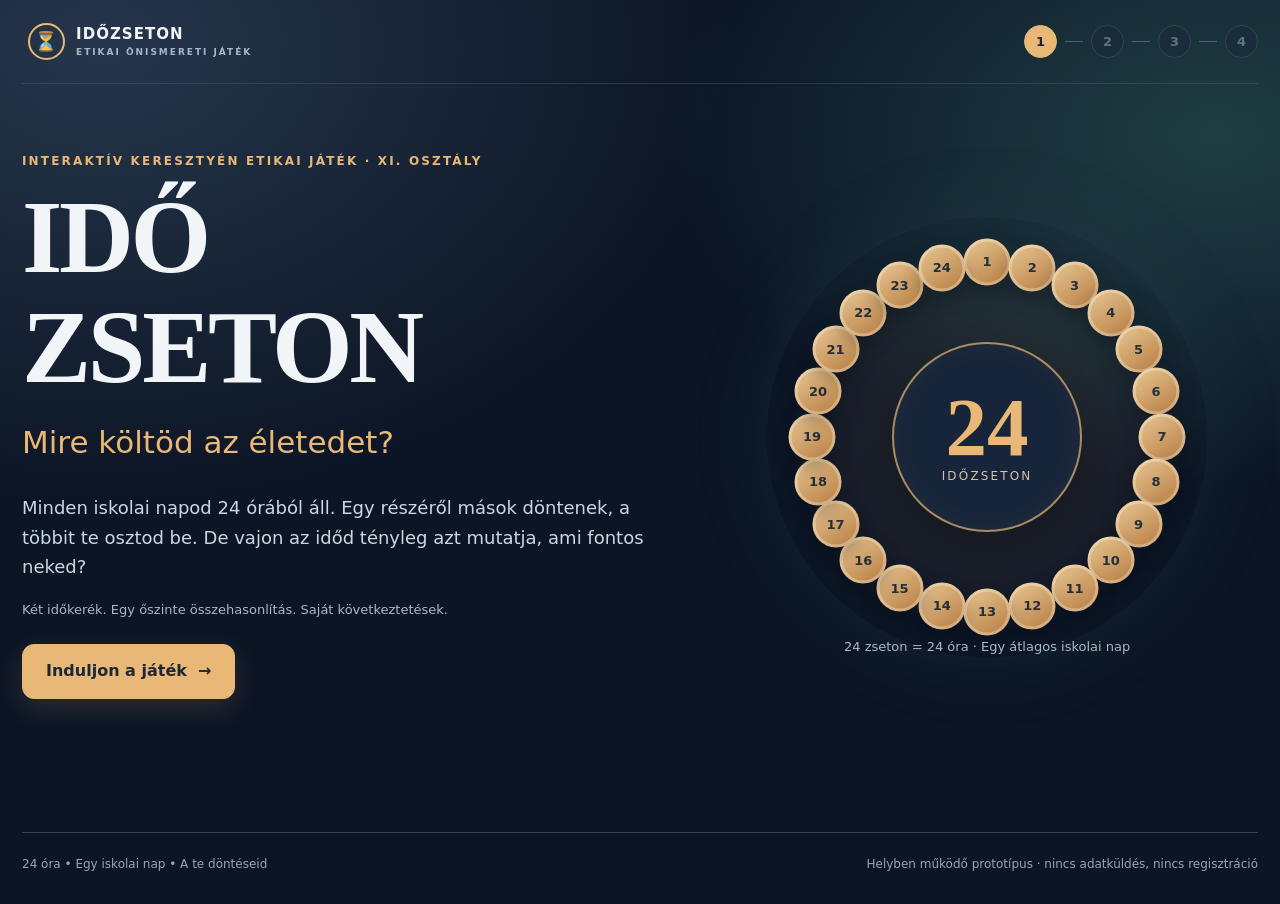
==== index.html @ 4f846d81 "Add Időzseton v0.2 interactive prototype and source-based feedback" ====
<!doctype html>
<html lang="hu">
<head>
  <meta charset="utf-8">
  <meta name="viewport" content="width=device-width, initial-scale=1">
  <meta name="theme-color" content="#101827">
  <meta name="description" content="Időzseton – interaktív keresztyén etikai önismereti játék, 24 órával és két időkerékkel.">
  <title>Időzseton – Mire költöd az életedet? · v0.2</title>
  <style>
    :root{color-scheme:dark;--bg:#0c1525;--card:#152236;--card2:#1b2b42;--line:#324159;--muted:#a8b8ca;--text:#f2f5f7;--gold:#e9b776;--red:#ec6d79;--green:#66d9b3;--shadow:0 24px 70px rgba(0,0,0,.24)}
    *{box-sizing:border-box}body{margin:0;min-height:100vh;background:radial-gradient(ellipse at 8% 5%,#26364b 0%,transparent 38%),radial-gradient(ellipse at 95% 15%,#203e44 0%,transparent 32%),var(--bg);font:16px/1.55 'Segoe UI',Inter,system-ui,-apple-system,sans-serif;color:var(--text)}
    button,input,textarea{font:inherit}button{cursor:pointer}button:disabled{cursor:not-allowed;opacity:.48}button:focus-visible,input:focus-visible,textarea:focus-visible{outline:3px solid var(--gold);outline-offset:3px}a{color:var(--gold)}
    .wrap{width:min(1250px,calc(100% - 44px));margin:0 auto}.topbar{display:flex;align-items:center;justify-content:space-between;gap:20px;border-bottom:1px solid rgba(214,227,237,.12);padding:22px 0}.logo{border:0;background:none;color:var(--text);display:flex;gap:11px;align-items:center;text-align:left;font-weight:850;letter-spacing:.07em;text-transform:uppercase;font-size:15px}.logo-mark{width:37px;height:37px;border:2px solid var(--gold);border-radius:50%;display:grid;place-items:center;color:var(--gold);font-size:19px}.logo span small{display:block;font-size:9px;letter-spacing:.22em;color:var(--muted);font-weight:550}.steps{display:flex;align-items:center;gap:8px}.step{width:33px;height:33px;border:1px solid #4c5b70;border-radius:50%;background:#19263a;color:#a8b8ca;font-weight:750;font-size:13px}.step.active{background:var(--gold);color:#182333;border-color:var(--gold)}.step.done:not(.active){border-color:var(--green);color:var(--green)}.step-line{width:18px;height:1px;background:#536076}
    main{min-height:calc(100vh - 152px)}.eyebrow{text-transform:uppercase;letter-spacing:.18em;color:var(--gold);font-size:12px;font-weight:850}.display{font-family:Georgia,'Times New Roman',serif;letter-spacing:-.032em;font-weight:600;line-height:1.06}.lead{color:#cbd7e0;font-size:18px;max-width:690px;line-height:1.65}.hero{display:grid;grid-template-columns:1.1fr .9fr;align-items:center;min-height:calc(100vh - 195px);gap:32px;padding:65px 0}.hero h1{font-size:clamp(58px,8.1vw,106px);margin:12px 0 0}.hero h2{font-weight:500;color:var(--gold);font-size:clamp(21px,2.6vw,31px);margin:15px 0 27px}.hero-copy{padding-bottom:22px}.hero-visual{display:grid;place-items:center;position:relative;min-height:440px}.hero-halo{position:absolute;width:min(90%,440px);aspect-ratio:1;border-radius:50%;background:radial-gradient(circle,rgba(233,183,118,.12),rgba(233,183,118,.035) 59%,transparent 63%);box-shadow:0 0 90px rgba(97,172,158,.09)}.intro-coin{position:absolute;left:calc(50% + var(--x));top:calc(50% + var(--y));transform:translate(-50%,-50%);width:47px;height:47px;border-radius:50%;display:grid;place-items:center;background:linear-gradient(145deg,#e9c895,#b67b40);box-shadow:inset 0 0 0 3px rgba(255,252,235,.32),0 8px 18px rgba(0,0,0,.24);color:#23303a;font-weight:850;font-size:13px}.hero-center{width:190px;height:190px;border-radius:50%;background:#17253a;border:2px solid rgba(233,183,118,.7);box-shadow:0 15px 50px #0005,inset 0 0 30px rgba(233,183,118,.05);display:grid;align-content:center;justify-items:center;position:relative}.hero-center .number{font:600 83px/.95 Georgia,serif;color:var(--gold)}.hero-center .caption{text-transform:uppercase;letter-spacing:.18em;color:#d5c2a7;font-size:12px}.hero-note{position:absolute;bottom:0;left:0;right:0;text-align:center;color:var(--muted);font-size:13px}
    .btn{display:inline-flex;gap:11px;align-items:center;justify-content:center;padding:14px 23px;border-radius:12px;border:1px solid #718094;background:transparent;color:var(--text);font-weight:750;min-height:48px;text-decoration:none}.btn.primary{background:var(--gold);border-color:var(--gold);color:#1b2836;box-shadow:0 9px 28px #e9b77626}.btn:hover:not(:disabled){filter:brightness(1.1);transform:translateY(-1px)}.btn.subtle{border-color:#40536b;background:#1e3047}.btn.warning{border-color:#aa6470;color:#ffc5c9}.btn.small{padding:9px 15px;min-height:36px;font-size:13px}.actions{display:flex;gap:12px;align-items:center;flex-wrap:wrap;margin-top:24px}.screen{padding:38px 0 70px}.screen-header{display:flex;align-items:end;justify-content:space-between;gap:24px;margin-bottom:28px}.screen h1{font-size:clamp(34px,4.2vw,55px);margin:8px 0 8px}.subtitle{color:var(--muted);max-width:745px;margin:0;font-size:16px}.stage-pill{font-size:12px;letter-spacing:.08em;text-transform:uppercase;color:var(--gold);border:1px solid #5a4c3a;border-radius:20px;padding:8px 13px;white-space:nowrap}
    .workbench{display:grid;grid-template-columns:minmax(0,1.3fr) minmax(330px,.8fr);gap:22px;align-items:start}.panel{background:linear-gradient(160deg,#18283e,#132034);border:1px solid rgba(196,212,223,.14);border-radius:20px;box-shadow:var(--shadow)}.panel-pad{padding:25px}.panel h2{font:650 22px/1.2 Georgia,serif;letter-spacing:-.01em;margin:0 0 8px}.smallmuted{color:var(--muted);font-size:13px;margin:0}.allocation-top{display:flex;justify-content:space-between;gap:12px;align-items:center}.budget{display:flex;align-items:center;gap:16px;padding:14px 17px;border:1px solid #3f5166;background:#0f1b2d;border-radius:14px;margin:20px 0}.budget-number{font:650 35px/1 Georgia,serif;color:var(--gold);min-width:40px}.budget span{font-size:13px;color:var(--muted)}.budget strong{color:var(--text);display:block;font-size:14px}.budget.warn{border-color:var(--red)}.section-label{font-size:11px;text-transform:uppercase;letter-spacing:.15em;font-weight:850;color:#aabbd0;margin:22px 0 10px}.category-grid{display:grid;grid-template-columns:1fr 1fr;gap:9px}.cat-card{display:flex;min-height:62px;align-items:center;gap:7px;padding:8px;border:1px solid #35465e;border-radius:11px;background:#1b2b42;transition:background .16s,border-color .16s}.cat-card.selected{border-color:var(--gold);background:#263449;box-shadow:0 0 0 1px rgba(233,183,118,.18)}.cat-card.locked{opacity:.85}.cat-select{min-width:0;flex:1;display:flex;align-items:center;gap:8px;background:none;border:0;color:var(--text);text-align:left;padding:3px 0}.cat-name{font-size:12.5px;font-weight:730;line-height:1.2}.swatch{width:10px;height:10px;border-radius:50%;display:inline-block;flex:none;background:var(--dot)}.cat-actions{display:flex;align-items:center;gap:5px}.counter{font-variant-numeric:tabular-nums;min-width:19px;text-align:center;font-weight:830;font-size:14px}.step-btn{width:28px;height:28px;border-radius:8px;border:1px solid #53667c;background:#25354a;color:#f2f5f7;font-size:19px;line-height:1}.step-btn:hover:not(:disabled){background:#344964}.cat-info{font-size:12px;color:var(--muted);margin-top:14px}.section-help{color:#cad7df;font-size:13px;padding:11px 13px;border-left:3px solid var(--gold);background:#233246;border-radius:0 7px 7px 0;margin:16px 0}.lockbar{display:flex;justify-content:space-between;align-items:center;gap:12px;border-radius:12px;padding:12px;background:#362834;border:1px solid #704551;margin:18px 0 4px}.lockbar strong{font-size:13px}.lockbar p{margin:1px 0 0;font-size:12px;color:#e9c2c5}.toggle{display:flex;align-items:center;gap:8px;white-space:nowrap;cursor:pointer;color:#f6e1e0;font-size:13px}.toggle input{accent-color:var(--gold);width:18px;height:18px}
    .preview-panel{position:sticky;top:20px}.wheel-holder{display:grid;place-items:center;margin:18px 0 4px}.wheel-holder svg{width:min(100%,355px);height:auto;filter:drop-shadow(0 12px 28px #0005)}.wheel-label{text-align:center;color:var(--muted);font-size:13px;margin-top:4px}.coin-grid{display:grid;grid-template-columns:repeat(8,minmax(0,1fr));gap:7px;margin-top:14px}.coin{width:100%;aspect-ratio:1;border-radius:50%;border:2px solid #bd955d;color:#1a2b38;font-weight:850;font-size:12px;display:grid;place-items:center;background:linear-gradient(135deg,#f0d6a6,#c49451);box-shadow:inset 0 0 0 2px #ffffff44,0 4px 7px #0004;position:relative}.coin.assigned{background:var(--c);border-color:#ffffff65;color:#0d2830}.coin.stolen{border:3px dashed #fd93a3;box-shadow:0 0 0 2px #ae3047,inset 0 0 0 1px #fff8}.coin.locked{cursor:default}.coin:focus-visible{outline:3px solid white}.legend{display:grid;grid-template-columns:1fr 1fr;gap:6px;margin:16px 0 4px}.legend-item{display:flex;justify-content:space-between;gap:6px;color:#becbd5;font-size:11px;line-height:1.2}.legend-item strong{color:#fff}.legend-item .swatch{height:9px;width:9px;margin-top:2px}.legend-left{display:flex;align-items:flex-start;gap:5px}.wheel-note{border-top:1px solid #33435a;padding-top:15px;margin-top:17px}.notice{border-radius:11px;padding:12px 14px;font-size:13px;background:#283846;border:1px solid #435d65;color:#dbecef;margin-top:12px}.notice.warning{background:#392a36;border-color:#895565;color:#ffd3d5}.notice.good{background:#223c3a;border-color:#457b71;color:#d5f3e9}.footerline{padding:22px 0 30px;border-top:1px solid #344055;color:#94a6b9;display:flex;gap:20px;justify-content:space-between;font-size:12px}
    .results-grid{display:grid;grid-template-columns:minmax(0,1.4fr) minmax(290px,.78fr);gap:22px;align-items:start}.comparison{padding:22px}.comparison-row{display:grid;grid-template-columns:145px 1fr 54px;gap:12px;align-items:center;padding:12px 0;border-bottom:1px solid #334157}.comparison-row:last-child{border-bottom:0}.row-name{font-size:12px;font-weight:700;display:flex;align-items:center;gap:7px}.bars{display:grid;gap:5px}.bar-line{display:grid;grid-template-columns:32px 1fr;gap:6px;align-items:center}.bar-line span{font-size:11px;color:#95a8bd}.bar-track{background:#26374c;border-radius:99px;overflow:hidden;height:11px}.bar-fill{height:100%;width:var(--w);background:var(--c);border-radius:99px}.bar-fill.ideal{opacity:.68;box-shadow:inset 0 0 0 1px #ffffff66}.delta{text-align:right;white-space:nowrap;font-size:12px;font-weight:750;color:#aec0cf}.delta.plus{color:var(--green)}.delta.minus{color:#ffabae}.comparison-key{display:flex;gap:17px;align-items:center;color:#bdcbd6;font-size:12px;padding:5px 0 17px}.keybox{width:12px;height:12px;border-radius:3px;background:var(--gold);display:inline-block;margin-right:5px}.keybox.outline{background:transparent;border:2px solid var(--gold)}
    .reflection{display:grid;gap:12px}.reflection-card{padding:18px;background:#1d3044;border:1px solid #3c5262;border-radius:13px}.reflection-card .eyebrow{font-size:10px}.reflection-card h3{margin:5px 0 6px;font-size:18px;line-height:1.25}.reflection-card p{margin:0;color:#cbd9e0;font-size:13px;line-height:1.6}.scripture{display:inline-block;margin-bottom:7px;color:#d8bd87;font-size:12px;font-weight:750}.commitment{margin-top:22px}.commitment label{display:block;color:#e7eff3;font-weight:700;margin-bottom:9px}.commitment textarea{width:100%;resize:vertical;min-height:108px;background:#0e1b2d;color:var(--text);padding:15px;border:1px solid #4b6075;border-radius:11px;line-height:1.55}.tiny{font-size:11px;color:var(--muted)}.result-wheels{display:grid;grid-template-columns:1fr 1fr;gap:12px;margin:0 0 18px}.result-wheels .wheel-holder{margin:4px 0}.result-wheels .wheel-holder svg{width:min(100%,230px)}.result-wheels h3{text-align:center;font-size:13px;margin:0}.summary-stats{display:grid;grid-template-columns:repeat(3,1fr);gap:10px;margin-top:10px}.stat{background:#203249;border:1px solid #384e64;border-radius:12px;padding:16px 10px;text-align:center}.stat strong{display:block;font:600 31px/1.15 Georgia,serif;color:var(--gold)}.stat span{color:#b7c8d5;font-size:11px}
    @media(max-width:1030px){.workbench,.results-grid{grid-template-columns:1fr}.preview-panel{position:static}.hero{grid-template-columns:1fr 1fr}.hero-visual{min-height:340px}.intro-coin{width:36px;height:36px;font-size:10px}.hero-center{width:150px;height:150px}.hero-center .number{font-size:60px}}
    @media(max-width:740px){.wrap{width:min(100% - 24px,1250px)}.topbar{padding:14px 0}.step-line{width:7px}.step{width:27px;height:27px;font-size:11px}.logo{font-size:12px;gap:7px}.logo-mark{width:32px;height:32px}.hero{grid-template-columns:1fr;gap:6px;padding:38px 0 46px}.hero h1{font-size:65px}.hero-copy{padding-bottom:0}.hero-visual{min-height:360px}.hero-note{bottom:-10px}.screen{padding:27px 0 45px}.screen-header{display:block}.stage-pill{display:inline-flex;margin-top:12px}.panel-pad{padding:17px}.category-grid{grid-template-columns:1fr}.cat-card{min-height:56px}.coin-grid{gap:5px}.comparison-row{grid-template-columns:105px 1fr 42px;gap:6px;padding:10px 0}.row-name{font-size:11px}.comparison{padding:13px}.result-wheels{grid-template-columns:1fr 1fr;gap:3px}.result-wheels .wheel-holder svg{width:100%}.summary-stats{gap:5px}.stat{padding:11px 3px}.stat strong{font-size:24px}.footerline{display:block;text-align:center}.footerline span{display:block;margin-bottom:5px}}
    @media(max-width:400px){.hero-visual{min-height:402px}.intro-coin{left:calc(50% + var(--xs));top:calc(50% + var(--ys))}.hero-note{bottom:-6px}}
    @media(max-width:350px){.step-line{display:none}.steps{gap:3px}.step{width:25px;height:25px}.hero-visual{min-height:360px}.intro-coin{left:calc(50% + var(--xss));top:calc(50% + var(--yss))}}
    @media(prefers-reduced-motion:reduce){*,*::before,*::after{scroll-behavior:auto!important;transition:none!important}}
    .more-reflections{margin-top:13px;padding:12px;border:1px solid #53667c;border-radius:11px;background:#1b2b42}.more-reflections summary{cursor:pointer;color:#e9b776;font-weight:750;font-size:14px}.more-reflections .reflection-card{margin-top:13px}
  </style>
</head>
<body>
  <div class="wrap">
    <header class="topbar">
      <button class="logo" data-action="home" aria-label="Időzseton címlap"><span class="logo-mark">⏳</span><span>IDŐZSETON<small>ETIKAI ÖNISMERETI JÁTÉK</small></span></button>
      <nav class="steps" id="steps" aria-label="Játékoldalak"></nav>
    </header>
    <main id="app" aria-live="polite"></main>
    <footer class="footerline"><span>24 óra • Egy iskolai nap • A te döntéseid</span><span>Helyben működő prototípus · nincs adatküldés, nincs regisztráció</span></footer>
  </div>
  <script>
    'use strict';
    const CATEGORIES=[
      {id:'school',name:'Iskola / munkahely',group:'red',color:'#ed6a78',symbol:'I'},
      {id:'travel',name:'Utazás',group:'red',color:'#cf5c6c',symbol:'U'},
      {id:'duty',name:'Egyéb kötelesség',group:'red',color:'#f0919a',symbol:'K'},
      {id:'sleep',name:'Alvás',group:'green',color:'#80dfc0',symbol:'A'},
      {id:'study',name:'Tanulás',group:'green',color:'#38b9ae',symbol:'T'},
      {id:'phone',name:'Telefon / internet',group:'green',color:'#259993',symbol:'N'},
      {id:'family',name:'Család',group:'green',color:'#9adfb5',symbol:'C'},
      {id:'friends',name:'Barátok',group:'green',color:'#58bc93',symbol:'B'},
      {id:'sport',name:'Sport / hobbi',group:'green',color:'#8fd18b',symbol:'S'},
      {id:'faith',name:'Hit / elcsendesedés',group:'green',color:'#b9dda0',symbol:'H'},
      {id:'rest',name:'Pihenés / szórakozás',group:'green',color:'#4eaa84',symbol:'P'},
      {id:'other',name:'Egyéb',group:'green',color:'#80b9b0',symbol:'E'}
    ];
    const categoryMap=Object.fromEntries(CATEGORIES.map(x=>[x.id,x]));
    const state={page:0,reached:0,selected:'school',unlockRed:false,real:Array.from({length:24},(_,id)=>({id,cat:null,source:null,origin:null})),ideal:null,notice:'',commitment:''};
    const $=id=>document.getElementById(id);
    const escapeHtml=s=>String(s).replace(/[&<>"']/g,c=>({'&':'&amp;','<':'&lt;','>':'&gt;','"':'&quot;',"'":'&#39;'}[c]));
    const tokens=()=>state.page===2?state.ideal:state.real;
    const count=(list,id)=>list.filter(t=>t.cat===id).length;
    const countFree=list=>list.filter(t=>!t.cat).length;
    const stolen=list=>list.filter(t=>t.source==='red'&&t.cat&&categoryMap[t.cat].group==='green').length;
    function prepareIdeal(){state.ideal=state.real.map(t=>({id:t.id,cat:categoryMap[t.cat].group==='red'?t.cat:null,source:categoryMap[t.cat].group,origin:t.cat}));state.unlockRed=false;state.selected='sleep';}
    function invalidateIdeal(){if(state.page===1&&state.ideal){state.ideal=null;state.reached=1;}}
    function addToken(id){const cat=categoryMap[id],list=tokens();if(!cat)return;if(state.page===2&&cat.group==='red'&&!state.unlockRed){state.notice='A piros idő alapból kötött. Előbb kapcsold be a módosítást.';render();return;}
      let free=list.filter(t=>!t.cat);if(!free.length){state.notice='Minden időzsetont kiosztottál. Ha módosítanál, előbb vegyél vissza egyet.';render();return;}
      let pick=state.page===2?free.find(t=>t.source===cat.group)||free[0]:free[0];pick.cat=id;invalidateIdeal();state.notice='';render();}
    function removeToken(id,tokenId=null){const cat=categoryMap[id],list=tokens();if(!cat)return;if(state.page===2&&cat.group==='red'&&!state.unlockRed){state.notice='A piros idő rögzített. A módosításhoz előbb oldd fel.';render();return;}
      let matches=list.filter(t=>t.cat===id);let pick=tokenId===null?matches[matches.length-1]:matches.find(t=>t.id===tokenId);if(!pick)return;pick.cat=null;invalidateIdeal();state.notice='';render();}
    function setPage(page){if(page>state.reached)return;state.page=page;state.selected=page===2?'sleep':'school';state.notice='';render();window.scrollTo({top:0,behavior:'smooth'});}
    function advance(page){state.reached=Math.max(state.reached,page);setPage(page);}
    function stepNavigation(){const labels=['Címlap','Valóság','Ideális','Összevetés'];$('steps').innerHTML=labels.map((s,i)=>`${i?'<span class="step-line"></span>':''}<button class="step ${state.page===i?'active':i<state.reached?'done':''}" data-page="${i}" ${i>state.reached?'disabled':''} title="${s}" aria-label="${i+1}. ${s}" ${state.page===i?'aria-current="step"':''}>${i+1}</button>`).join('');}
    function arcPath(cx,cy,rIn,rOut,angleStart,angleEnd){let p=(r,a)=>({x:cx+r*Math.cos(a*Math.PI/180),y:cy+r*Math.sin(a*Math.PI/180)});const a=p(rOut,angleStart),b=p(rOut,angleEnd),c=p(rIn,angleEnd),d=p(rIn,angleStart);return`M ${a.x.toFixed(3)} ${a.y.toFixed(3)} A ${rOut} ${rOut} 0 0 1 ${b.x.toFixed(3)} ${b.y.toFixed(3)} L ${c.x.toFixed(3)} ${c.y.toFixed(3)} A ${rIn} ${rIn} 0 0 0 ${d.x.toFixed(3)} ${d.y.toFixed(3)} Z`;}
    function wheelSvg(list,description){const ordered=[...CATEGORIES.flatMap(c=>list.filter(t=>t.cat===c.id)),...list.filter(t=>!t.cat)];let paths=ordered.map((t,i)=>{let a=-90+i*15,b=a+15;let isStolen=t.source==='red'&&t.cat&&categoryMap[t.cat].group==='green';let fill=t.cat?categoryMap[t.cat].color:'#27384e';let label=t.cat?`${categoryMap[t.cat].name} – ${isStolen?'kötött időből átcsoportosítva':'1 óra'}`:'Még nincs kiosztva';return `<g><title>${escapeHtml(label)}</title><path d="${arcPath(170,170,70,148,a,b)}" fill="${fill}" stroke="#142237" stroke-width="2"/>${isStolen?`<path d="${arcPath(170,170,133,146,a+1.2,b-1.2)}" fill="#a8234e" stroke="#ffd5d8" stroke-width="1.5"/>`:''}<text x="${(170+109*Math.cos((a+b)/2*Math.PI/180)).toFixed(2)}" y="${(174+109*Math.sin((a+b)/2*Math.PI/180)).toFixed(2)}" fill="${t.cat?'#132836':'#8195ac'}" text-anchor="middle" font-size="11" font-weight="800">${i+1}</text></g>`;}).join('');let used=24-countFree(list);return `<svg viewBox="0 0 340 340" role="img" aria-label="${escapeHtml(description)}. ${used} a 24 órából kiosztva."><circle cx="170" cy="170" r="153" fill="none" stroke="#617389" stroke-opacity=".32" stroke-width="1"/>${paths}<circle cx="170" cy="170" r="66" fill="#111e30" stroke="#40536a" stroke-width="1.5"/><text x="170" y="164" text-anchor="middle" font-family="Georgia,serif" font-size="51" fill="#e9b776">24</text><text x="170" y="188" text-anchor="middle" font-size="12" letter-spacing="2" fill="#c9d4df">ÓRA</text></svg>`;}
    function introCoins(){return Array.from({length:24},(_,i)=>{const a=(i*15-90)*Math.PI/180,x=Math.cos(a)*175,y=Math.sin(a)*175,xs=Math.cos(a)*144,ys=Math.sin(a)*144,xss=Math.cos(a)*125,yss=Math.sin(a)*125;return `<div class="intro-coin" style="--x:${x.toFixed(2)}px;--y:${y.toFixed(2)}px;--xs:${xs.toFixed(2)}px;--ys:${ys.toFixed(2)}px;--xss:${xss.toFixed(2)}px;--yss:${yss.toFixed(2)}px">${i+1}</div>`}).join('');}
    function renderIntro(){return `<section class="hero"><div class="hero-copy"><div class="eyebrow">Interaktív keresztyén etikai játék · XI. osztály</div><h1 class="display">IDŐ<br>ZSETON</h1><h2>Mire költöd az életedet?</h2><p class="lead">Minden iskolai napod 24 órából áll. Egy részéről mások döntenek, a többit te osztod be. De vajon az időd tényleg azt mutatja, ami fontos neked?</p><p class="smallmuted">Két időkerék. Egy őszinte összehasonlítás. Saját következtetések.</p><div class="actions"><button class="btn primary" data-action="start">Induljon a játék <span aria-hidden="true">→</span></button></div></div><div class="hero-visual"><div class="hero-halo"></div>${introCoins()}<div class="hero-center"><span class="number">24</span><span class="caption">Időzseton</span></div><div class="hero-note">24 zseton = 24 óra · Egy átlagos iskolai nap</div></div></section>`;}
    function categoryRow(c,list){let n=count(list,c.id),locked=state.page===2&&c.group==='red'&&!state.unlockRed;return `<div class="cat-card ${state.selected===c.id?'selected':''} ${locked?'locked':''}"><button class="cat-select" data-select="${c.id}" aria-pressed="${state.selected===c.id}" title="${escapeHtml(c.name)} kiválasztása"><span class="swatch" style="--dot:${c.color}"></span><span class="cat-name">${escapeHtml(c.name)}</span></button><div class="cat-actions"><button class="step-btn" data-dec="${c.id}" ${locked||n===0?'disabled':''} aria-label="${escapeHtml(c.name)}: egy óra elvétele">−</button><span class="counter">${n}</span><button class="step-btn" data-inc="${c.id}" ${locked||countFree(list)===0?'disabled':''} aria-label="${escapeHtml(c.name)}: egy óra hozzáadása">+</button></div></div>`;}
    function coinGrid(list){return list.map((t,i)=>{let cat=t.cat?categoryMap[t.cat]:null,ss=t.source==='red'&&cat&&cat.group==='green';let locked=state.page===2&&cat&&cat.group==='red'&&!state.unlockRed;return `<button class="coin ${cat?'assigned':''} ${ss?'stolen':''} ${locked?'locked':''}" data-token="${i}" style="--c:${cat?cat.color:'#e9b776'}" title="${cat?escapeHtml(cat.name)+(ss?' – kötött időből':''):'Szabad időzseton – add a kiválasztott kategóriához'}" aria-label="${i+1}. zseton: ${cat?escapeHtml(cat.name):'szabad'}${ss?', eredetileg kötött idő':''}">${cat?cat.symbol:i+1}</button>`;}).join('');}
    function legend(list){return CATEGORIES.filter(c=>count(list,c.id)>0).map(c=>`<div class="legend-item"><span class="legend-left"><span class="swatch" style="--dot:${c.color}"></span>${escapeHtml(c.name)}</span><strong>${count(list,c.id)} ó</strong></div>`).join('');}
    function renderWorkbench(){let ideal=state.page===2,list=tokens(),free=countFree(list),used=24-free,st=ideal?stolen(list):0;const title=ideal?'Az én ideális iskolai napom':'A valóság – így telik egy iskolai napom';const subtitle=ideal?'A piros, kötött időt áthoztuk a valós napodból. A zöld időt szabadon újratervezheted; szükség esetén a piros is feloldható.':'Gondolj egy átlagos tanítási napra! Nem hétvégére vagy szünetre. Előbb a kötött időt, majd a többi órát oszd be a valós szokásaid szerint.';let lock=ideal?`<div class="lockbar"><div><strong>🔒 Kötött idő átvéve</strong><p>A piros zsetonok alapból rögzítve vannak, de módosíthatók.</p></div><label class="toggle"><input id="unlock" type="checkbox" ${state.unlockRed?'checked':''}> Feloldom</label></div>${state.unlockRed?'<div class="notice warning">A pirosból a zöld kategóriákba kerülő zsetonokat a játék „lopott időként” külön jelöli. A „lopott idő” a játék szemléltető elnevezése; nem automatikus erkölcsi ítélet.</div>':''}`:'';
      let notice=state.notice?`<div class="notice warning" role="status">${escapeHtml(state.notice)}</div>`:'';
      return `<section class="screen"><div class="screen-header"><div><div class="eyebrow">${ideal?'Második időkerék':'Első időkerék'}</div><h1 class="display">${title}</h1><p class="subtitle">${subtitle}</p></div><div class="stage-pill">${ideal?'Újratervezés':'Valóság'} · 24 óra</div></div><div class="workbench"><div class="panel panel-pad"><div class="allocation-top"><div><h2>Oszd ki a zsetonokat!</h2><p class="smallmuted">Válassz kategóriát, majd nyomj + jelet vagy egy szabad zsetont.</p></div></div><div class="budget ${free===0?'':'warn'}"><strong class="budget-number">${free}</strong><div><strong>${free===0?'Minden óra a helyére került':'Még kiosztható zseton'}</strong><span>${used}/24 zseton kiosztva · minden zseton egy óra</span></div></div>${lock}<div class="section-label">Piros · kötött idő</div><div class="category-grid">${CATEGORIES.filter(c=>c.group==='red').map(c=>categoryRow(c,list)).join('')}</div><div class="section-label">Zöld · beosztható idő</div><div class="category-grid">${CATEGORIES.filter(c=>c.group==='green').map(c=>categoryRow(c,list)).join('')}</div><p class="cat-info">A zöld szín nem azt jelenti, hogy a tevékenység elhagyható: az alvás például alapvető szükséglet. A szín azt mutatja, mekkora mozgástered van az időtartam megválasztásában.</p>${notice}<div class="actions"><button class="btn subtle" data-action="back">← Vissza</button><button class="btn primary" data-action="finish" ${free?'disabled':''}>${ideal?'Kérek összehasonlítást':'Elkészült az időkerékem'} <span aria-hidden="true">→</span></button></div></div><aside class="panel panel-pad preview-panel"><div class="eyebrow">${ideal?'Ideális időkerék':'Valós időkerék'}</div><h2>24 szelet · 24 óra</h2><div class="wheel-holder">${wheelSvg(list,ideal?'Ideális időkerék':'Valós időkerék')}</div><p class="wheel-label">${free?`${free} üres szelet vár még egy zsetonra`:'Készen van a 24 szeletes időkerék!'}</p><div class="section-label">A 24 zsetonod</div><p class="smallmuted">Kattints egy arany zsetonra: a kijelölt kategóriába kerül. A kitöltöttekre kattintva visszaveheted őket.</p><div class="coin-grid">${coinGrid(list)}</div>${ideal&&st?`<div class="notice warning"><strong>${st} „lopott” zseton</strong><br>Ennyi eredetileg piros órát osztottál át zöld tevékenységre. Ezeket piros szegély jelöli.</div>`:''}<div class="section-label">Jelmagyarázat</div><div class="legend">${legend(list)||'<p class="smallmuted">Még nincs kiosztott idő.</p>'}</div><div class="wheel-note smallmuted">Piros = kötött idő · Zöld = beosztható idő · Piros szegélyű zöld = kötött időből átcsoportosítva.</div></aside></div></section>`;}
    function diffText(d){return d>0?`+${d} ó`:d<0?`${d} ó`:'–';}
    function comparisonRows(){return CATEGORIES.map(c=>{let a=count(state.real,c.id),b=count(state.ideal,c.id),delta=b-a;return `<div class="comparison-row"><div class="row-name"><span class="swatch" style="--dot:${c.color}"></span>${escapeHtml(c.name)}</div><div class="bars"><div class="bar-line"><span>Most</span><div class="bar-track"><div class="bar-fill" style="--w:${100*a/12}%;--c:${c.color}"></div></div></div><div class="bar-line"><span>Terv</span><div class="bar-track"><div class="bar-fill ideal" style="--w:${100*b/12}%;--c:${c.color}"></div></div></div></div><div class="delta ${delta>0?'plus':delta<0?'minus':''}">${diffText(delta)}</div></div>`;}).join('');}
    // Az értelmezési szövegek a mellékelt FORRASJEGYZEK.md dokumentumban ellenőrizhető
    // feltöltött tananyagokra épülnek. Az 'if' feltételek játékmechanikai szabályok:
    // a források NEM adnak óraszám szerinti erkölcsi határértékeket.
    function getInsights(){
      const real=state.real,ideal=state.ideal,items=[];
      const d=id=>count(ideal,id)-count(real,id);
      const st=stolen(ideal);
      if(st>0){items.push({
        tag:'Szabadság és felelősség',title:`${st} kötött órát más célra fordítanál`,
        verse:'Ef 5,15–16 · 1Kor 10,23–24',
        body:'Ezek a zsetonok a valóságban kötelezettséghez tartoztak. Az átcsoportosítás oka számít: egy valóban megváltozott helyzet nem ugyanaz, mint egy vállalt feladat elkerülése. Kit érintene a döntésed, és milyen következményekkel járhatna?',
        question:'Ha ezt a változtatást holnap megtennéd, kivel kellene előbb egyeztetned?',
        source:'XI. református tanterv, 10. és 18. PDF-old.; Napjaink etikai kihívásai, 18–19. o.'
      });}
      if(d('sleep')>0){items.push({
        tag:'Pihenés és feltöltődés',title:`${d('sleep')} órával több alvást tervezel`,
        verse:'2Móz 20,8–11 · Mk 2,27',
        body:'Az alvást a tankönyv a passzív rekreáció példájaként említi. A munka és a pihenés egészséges váltakozása fontos; a pihenés nem pusztán a megmaradó idő kitöltése.',
        question:'Melyik jelenlegi elfoglaltságodból tudnád ezt az időt reálisan felszabadítani?',
        source:'Napjaink etikai kihívásai, 15. és 17–18. o.'
      });}else if(d('sleep')<0){items.push({
        tag:'A pihenés helye',title:`${Math.abs(d('sleep'))} órával kevesebb alvást tervezel`,
        verse:'2Móz 20,8–11 · Mk 2,27',
        body:'Az alvás idejét szabadabban osztod be, de a pihenés alapvető emberi szükséglet. A tankönyv hangsúlyozza, hogy a tartós pihenéshiány kimerüléshez vezethet. A játék nem szab meg „helyes” alvásóraszámot.',
        question:'A felszabadított idő nyeresége arányban állhat azzal, amit a pihenésből elveszel?',
        source:'Napjaink etikai kihívásai, 15., 17–18. o.'
      });}
      if(d('phone')!==0){items.push({
        tag:'Digitális szokások és önuralom',
        title:d('phone')<0?`${Math.abs(d('phone'))} órával kevesebb képernyőidőt választanál`:`${d('phone')} órával több képernyőidőt választanál`,
        verse:'1Kor 6,12',
        body:'A digitális eszközök tanulásra, kapcsolattartásra és szórakozásra is szolgálnak. A hosszú képernyőidő önmagában nem bizonyít függőséget; a cél, a következmények és az önkontroll a lényeg. A „Csak még öt perc!” történet azt mutatja meg, hogyan szoríthatja háttérbe a késő esti görgetés az alvást.',
        question:'Te választod meg, mikor fejezed be, vagy nehéz abbahagyni?',
        source:'Keresztyén etika a digitális világban – LIVRESQ-forrásanyag, 2–3. PDF-old.; Digitális Lelkiismeret, 33–37. PDF-old.'
      });}
      if(d('family')!==0||d('friends')!==0){items.push({
        tag:'Kapcsolatok és felebaráti felelősség',
        title:(d('family')+d('friends'))>0?'Több időt szánnál a kapcsolataidra':'A kapcsolatokra szánt idődet is átrendeznéd',
        verse:'1Kor 10,23–24 · Mt 22,39',
        body:'A keresztyén szabadság nemcsak azt vizsgálja, nekem mi jó, hanem a másik ember javát is. A tankönyv a stabil emberi kapcsolatokat az egészséges életmód részeként említi. Az óraszám önmagában nem mutatja meg egy kapcsolat minőségét.',
        question:'Ki az, akire szeretnél tudatosabban figyelni a következő iskolai napon?',
        source:'Napjaink etikai kihívásai, 19. o.; XI. református tanterv, 17–18. PDF-old.'
      });}
      if(d('rest')!==0||d('sport')!==0){items.push({
        tag:'Rekreáció és kiegyensúlyozottság',
        title:'Más arányban osztanád be a kikapcsolódást',
        verse:'2Móz 20,8–11 · Mk 2,27',
        body:'A rekreációnak több formája van: mozgás, játék, művelődés, kikapcsolódás és nyugalom. A tankönyv szerint az a fontos, hogy valóban feltöltsön, és ne ártson neked vagy másoknak.',
        question:'Az általad választott időtöltés után inkább feltöltődsz, vagy még fáradtabbnak érzed magad?',
        source:'Napjaink etikai kihívásai, 14–19. o.; Napjaink etikai kihívásai – Tanári segédanyag, 6. PDF-old.'
      });}
      if(d('study')!==0){items.push({
        tag:'Tanulás és a tevékenységek egyensúlya',
        title:d('study')>0?`${d('study')} órával több tanulást tervezel`:`${Math.abs(d('study'))} órával kevesebb tanulást tervezel`,
        verse:'Ef 5,15–16 · Kol 3,17',
        body:'A munka és a tanulás nem pusztán kényszer; ugyanakkor a túlzott teljesítményre törekvés a pihenés rovására mehet. A tanári segédanyag külön hangsúlyozza a munka és szabadidő egyensúlyát.',
        question:'Mi segítene abban, hogy a feladataidra és a pihenésre is jusson hely?',
        source:'Napjaink etikai kihívásai – Tanári segédanyag, 6–7. PDF-old.; XI. református tanterv, 18. PDF-old.'
      });}
      if(d('faith')!==0){items.push({
        tag:'Hit és elcsendesedés',
        title:d('faith')>0?'Több időt hagynál a hitnek és az elcsendesedésnek':'Átgondolnád az elcsendesedés helyét',
        verse:'Zsolt 23 · Zsolt 25 · Ef 5,15–16',
        body:'A XI. osztályos tanterv az Istenben való megpihenést és a döntésekhez kért vezetést is megjeleníti. Az időkerék a ráfordított órákat mutatja, de önmagában nem alkalmas a hit vagy az Istennel való kapcsolat értékelésére.',
        question:'Hogyan lehetne az imádság vagy a csend a mindennapi döntéseid része?',
        source:'XI. református tanterv, 10. és 17–18. PDF-old.'
      });}
      if(d('other')!==0){items.push({
        tag:'Ami nem fér bele a kategóriákba',title:'Az „egyéb” időd is változna',
        verse:'Ef 5,15–16',
        body:'Az időkerék nem tudja helyetted megmondani, mi tartozik az „egyéb” kategóriába. Az életkörülmények és a családi elvárások sokfélék; ugyanannyi óra két embernél egészen mást jelenthet.',
        question:'Mi található valójában az „egyéb” óráid mögött?',
        source:'Napjaink etikai kihívásai, 15. o.; Tanári segédanyag, 8. PDF-old.'
      });}
      if(!items.length){items.push({
        tag:'Önismeret és felelős döntés',title:'A két napodban nincs nagy változás',
        verse:'Ef 5,15–16 · 1Kor 6,12',
        body:'A két időkerék önmagában nem ad erkölcsi osztályzatot. A tanári segédanyag arra hív, hogy a tevékenységeinket összefüggéseikben nézzük, és ne egy szabálylistából induljunk ki.',
        question:'Mi az az egy szokásod, amelyet most is szívesen megtartanál, és miért?',
        source:'Napjaink etikai kihívásai – Tanári segédanyag, 6–9. PDF-old.'
      });}
      return items;
    }
    function insights(){const items=getInsights();const card=x=>`<article class="reflection-card"><div class="eyebrow">${escapeHtml(x.tag)}</div><h3>${escapeHtml(x.title)}</h3><span class="scripture">Bibliai iránytű: ${escapeHtml(x.verse)}</span><p>${escapeHtml(x.body)}</p><p><strong>Kérdés:</strong> ${escapeHtml(x.question)}</p><p class="smallmuted"><strong>Forrás:</strong> ${escapeHtml(x.source)}</p></article>`;const first=items.slice(0,3).map(card).join('');const rest=items.slice(3);return first+(rest.length?`<details class="more-reflections"><summary>További ${rest.length} személyes felismerés és forrás</summary>${rest.map(card).join('')}</details>`:'');}
    function renderResults(){let diff=CATEGORIES.filter(c=>count(state.real,c.id)!==count(state.ideal,c.id)).length,st=stolen(state.ideal);let gains=CATEGORIES.filter(c=>count(state.ideal,c.id)>count(state.real,c.id)).reduce((sum,c)=>sum+count(state.ideal,c.id)-count(state.real,c.id),0);return `<section class="screen"><div class="screen-header"><div><div class="eyebrow">Negyedik képernyő · önreflexió</div><h1 class="display">Mit mutat a két napod?</h1><p class="subtitle">Itt nem jegyet kapsz. Az időkerék nem minősít téged: azt segít megérteni, hol van valódi mozgástered és milyen következményei lehetnek a döntéseidnek.</p></div><div class="stage-pill">Összehasonlítás</div></div><div class="panel panel-pad" style="margin-bottom:22px"><div class="result-wheels"><div><h3>A valós iskolai napom</h3><div class="wheel-holder">${wheelSvg(state.real,'Valós iskolai nap')}</div></div><div><h3>Az én ideális iskolai napom</h3><div class="wheel-holder">${wheelSvg(state.ideal,'Ideális iskolai nap')}</div></div></div><div class="summary-stats"><div class="stat"><strong>${diff}</strong><span>megváltoztatott kategória</span></div><div class="stat"><strong>${gains}</strong><span>átcsoportosított óra</span></div><div class="stat"><strong>${st}</strong><span>átcsoportosított kötött idő</span></div></div></div><div class="results-grid"><div><div class="panel comparison"><h2>Óráról órára</h2><p class="smallmuted">A valós és a tervezett nap különbsége kategóriánként.</p><div class="comparison-key"><span><i class="keybox"></i> Valós</span><span><i class="keybox outline"></i> Ideális</span></div>${comparisonRows()}<div class="notice ${st?'warning':'good'}">${st?`<strong>${st} kötött órát áthelyeztél.</strong> A változtatás eredetét külön jeleztük, mert nem mindegy, milyen kötelezettség rovására történik a pihenés vagy a szórakozás.`:'<strong>Nem vettél el időt a piros kötelezettségeidből.</strong> A változtatásaid a szabadabban beosztható időn belül maradtak.'}</div></div><div class="panel panel-pad commitment"><h2>A saját döntésem</h2><p class="subtitle">Nem muszáj egyetlen zsetont áthelyezned: annyi órát tervezhetsz át, amennyit reálisnak tartasz. Írd le, mit és hogyan szeretnél megváltoztatni!</p><label for="commitment" style="margin-top:16px">Mit próbálsz ki a következő iskolai napon?</label><textarea id="commitment" placeholder="Például: Kevesebbet görgetek este, és korábban lefekszem.">${escapeHtml(state.commitment)}</textarea><div class="actions"><button class="btn primary" data-action="download">↓ Eredményem mentése</button><button class="btn subtle" data-action="back">← Ideális nap módosítása</button><button class="btn warning small" data-action="reset">Újrakezdés</button></div><p class="tiny">A letöltés helyben készül. Az adataidat a weboldal nem küldi el sehova.</p></div></div><aside class="panel panel-pad"><div class="eyebrow">Személyes felismerések</div><h2>Bibliai iránytű</h2><p class="smallmuted" style="margin-bottom:15px">A visszajelzések a két időbeosztás eltéréseire épülnek. A bibliaszövegeket a feltöltött források hivatkozásai alapján jelöljük; nincsenek erkölcsi ponthatárok.</p><div class="reflection">${insights()}</div><div class="section-help" style="margin-top:16px">Az idő bölcs és felelős felhasználása<br><strong>Ef 5,15–16 · XI. osztályos tantervi igehely</strong></div></aside></div></section>`;}
    function render(){stepNavigation();$('app').innerHTML=state.page===0?renderIntro():state.page===3?renderResults():renderWorkbench();}
    function resultText(){let a=['IDŐZSETON – Mire költöd az életedet?','Egy átlagos iskolai nap – személyes összehasonlítás','','Kategória | Valóság | Ideális | Eltérés'];for(let c of CATEGORIES){let r=count(state.real,c.id),i=count(state.ideal,c.id);a.push(`${c.name} | ${r} ó | ${i} ó | ${i-r>=0?'+':''}${i-r} ó`);}a.push('','Kötött időből átcsoportosítva: '+stolen(state.ideal)+' óra','','Forrásalapú reflexiók:');for(const it of getInsights()){a.push('',it.title,'Igehely: '+it.verse,it.body,'Önreflexió: '+it.question,'Forrás: '+it.source);}a.push('','Személyes vállalás:',state.commitment.trim()||'(nincs megadva)','','A két időkerék nem erkölcsi osztályzat.');return a.join('\n');}
    function downloadText(){const blob=new Blob(['\ufeff'+resultText()],{type:'text/plain;charset=utf-8'});const url=URL.createObjectURL(blob),a=document.createElement('a');a.href=url;a.download='idozseton-szemelyes-eredmeny.txt';a.click();setTimeout(()=>URL.revokeObjectURL(url),2500);}
    document.addEventListener('click',event=>{const btn=event.target.closest('[data-action],[data-inc],[data-dec],[data-token],[data-select],[data-page]');if(!btn)return;
      if(btn.dataset.page!==undefined){setPage(Number(btn.dataset.page));return;}
      if(btn.dataset.select){state.selected=btn.dataset.select;state.notice='';render();return;}
      if(btn.dataset.inc){addToken(btn.dataset.inc);return;}
      if(btn.dataset.dec){removeToken(btn.dataset.dec);return;}
      if(btn.dataset.token!==undefined){let t=tokens()[Number(btn.dataset.token)];if(!t)return;if(t.cat)removeToken(t.cat,t.id);else addToken(state.selected);return;}
      switch(btn.dataset.action){case'home':setPage(0);break;case'start':advance(1);break;case'back':setPage(state.page-1);break;case'finish':if(countFree(tokens())){state.notice='Előbb oszd ki mind a 24 zsetont.';render();return;}if(state.page===1){prepareIdeal();advance(2)}else if(state.page===2){advance(3)}break;case'download':downloadText();break;case'reset':if(confirm('Újrakezded a játékot? A jelenlegi zsetonbeosztások elvesznek.')){state.page=0;state.reached=0;state.selected='school';state.unlockRed=false;state.notice='';state.commitment='';state.ideal=null;state.real=Array.from({length:24},(_,id)=>({id,cat:null,source:null,origin:null}));render();window.scrollTo(0,0);}break;}
    });
    document.addEventListener('change',event=>{if(event.target.id==='unlock'){state.unlockRed=event.target.checked;state.notice='';render();}});
    document.addEventListener('input',event=>{if(event.target.id==='commitment')state.commitment=event.target.value;});
    render();
  </script>
</body>
</html>
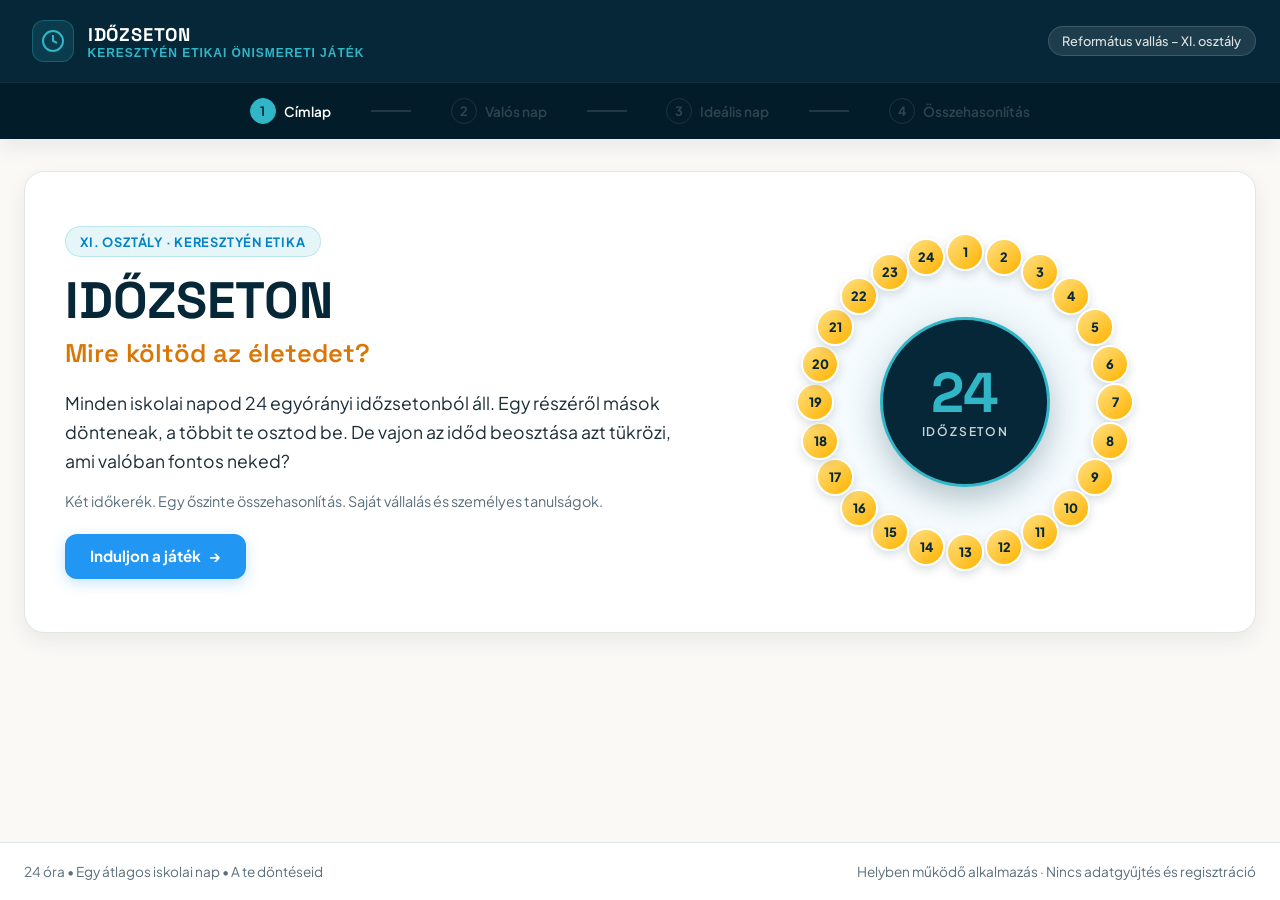
==== commit 9f1be993: "Align Időzseton design system with reference games and improve UI Co-authored-by: tobiasistvant-sket" ====
--- a/index.html
+++ b/index.html
@@ -3,182 +3,870 @@
 <head>
   <meta charset="utf-8">
   <meta name="viewport" content="width=device-width, initial-scale=1">
-  <meta name="theme-color" content="#101827">
-  <meta name="description" content="Időzseton – interaktív keresztyén etikai önismereti játék, 24 órával és két időkerékkel.">
-  <title>Időzseton – Mire költöd az életedet? · v0.2</title>
-  <style>
-    :root{color-scheme:dark;--bg:#0c1525;--card:#152236;--card2:#1b2b42;--line:#324159;--muted:#a8b8ca;--text:#f2f5f7;--gold:#e9b776;--red:#ec6d79;--green:#66d9b3;--shadow:0 24px 70px rgba(0,0,0,.24)}
-    *{box-sizing:border-box}body{margin:0;min-height:100vh;background:radial-gradient(ellipse at 8% 5%,#26364b 0%,transparent 38%),radial-gradient(ellipse at 95% 15%,#203e44 0%,transparent 32%),var(--bg);font:16px/1.55 'Segoe UI',Inter,system-ui,-apple-system,sans-serif;color:var(--text)}
-    button,input,textarea{font:inherit}button{cursor:pointer}button:disabled{cursor:not-allowed;opacity:.48}button:focus-visible,input:focus-visible,textarea:focus-visible{outline:3px solid var(--gold);outline-offset:3px}a{color:var(--gold)}
-    .wrap{width:min(1250px,calc(100% - 44px));margin:0 auto}.topbar{display:flex;align-items:center;justify-content:space-between;gap:20px;border-bottom:1px solid rgba(214,227,237,.12);padding:22px 0}.logo{border:0;background:none;color:var(--text);display:flex;gap:11px;align-items:center;text-align:left;font-weight:850;letter-spacing:.07em;text-transform:uppercase;font-size:15px}.logo-mark{width:37px;height:37px;border:2px solid var(--gold);border-radius:50%;display:grid;place-items:center;color:var(--gold);font-size:19px}.logo span small{display:block;font-size:9px;letter-spacing:.22em;color:var(--muted);font-weight:550}.steps{display:flex;align-items:center;gap:8px}.step{width:33px;height:33px;border:1px solid #4c5b70;border-radius:50%;background:#19263a;color:#a8b8ca;font-weight:750;font-size:13px}.step.active{background:var(--gold);color:#182333;border-color:var(--gold)}.step.done:not(.active){border-color:var(--green);color:var(--green)}.step-line{width:18px;height:1px;background:#536076}
-    main{min-height:calc(100vh - 152px)}.eyebrow{text-transform:uppercase;letter-spacing:.18em;color:var(--gold);font-size:12px;font-weight:850}.display{font-family:Georgia,'Times New Roman',serif;letter-spacing:-.032em;font-weight:600;line-height:1.06}.lead{color:#cbd7e0;font-size:18px;max-width:690px;line-height:1.65}.hero{display:grid;grid-template-columns:1.1fr .9fr;align-items:center;min-height:calc(100vh - 195px);gap:32px;padding:65px 0}.hero h1{font-size:clamp(58px,8.1vw,106px);margin:12px 0 0}.hero h2{font-weight:500;color:var(--gold);font-size:clamp(21px,2.6vw,31px);margin:15px 0 27px}.hero-copy{padding-bottom:22px}.hero-visual{display:grid;place-items:center;position:relative;min-height:440px}.hero-halo{position:absolute;width:min(90%,440px);aspect-ratio:1;border-radius:50%;background:radial-gradient(circle,rgba(233,183,118,.12),rgba(233,183,118,.035) 59%,transparent 63%);box-shadow:0 0 90px rgba(97,172,158,.09)}.intro-coin{position:absolute;left:calc(50% + var(--x));top:calc(50% + var(--y));transform:translate(-50%,-50%);width:47px;height:47px;border-radius:50%;display:grid;place-items:center;background:linear-gradient(145deg,#e9c895,#b67b40);box-shadow:inset 0 0 0 3px rgba(255,252,235,.32),0 8px 18px rgba(0,0,0,.24);color:#23303a;font-weight:850;font-size:13px}.hero-center{width:190px;height:190px;border-radius:50%;background:#17253a;border:2px solid rgba(233,183,118,.7);box-shadow:0 15px 50px #0005,inset 0 0 30px rgba(233,183,118,.05);display:grid;align-content:center;justify-items:center;position:relative}.hero-center .number{font:600 83px/.95 Georgia,serif;color:var(--gold)}.hero-center .caption{text-transform:uppercase;letter-spacing:.18em;color:#d5c2a7;font-size:12px}.hero-note{position:absolute;bottom:0;left:0;right:0;text-align:center;color:var(--muted);font-size:13px}
-    .btn{display:inline-flex;gap:11px;align-items:center;justify-content:center;padding:14px 23px;border-radius:12px;border:1px solid #718094;background:transparent;color:var(--text);font-weight:750;min-height:48px;text-decoration:none}.btn.primary{background:var(--gold);border-color:var(--gold);color:#1b2836;box-shadow:0 9px 28px #e9b77626}.btn:hover:not(:disabled){filter:brightness(1.1);transform:translateY(-1px)}.btn.subtle{border-color:#40536b;background:#1e3047}.btn.warning{border-color:#aa6470;color:#ffc5c9}.btn.small{padding:9px 15px;min-height:36px;font-size:13px}.actions{display:flex;gap:12px;align-items:center;flex-wrap:wrap;margin-top:24px}.screen{padding:38px 0 70px}.screen-header{display:flex;align-items:end;justify-content:space-between;gap:24px;margin-bottom:28px}.screen h1{font-size:clamp(34px,4.2vw,55px);margin:8px 0 8px}.subtitle{color:var(--muted);max-width:745px;margin:0;font-size:16px}.stage-pill{font-size:12px;letter-spacing:.08em;text-transform:uppercase;color:var(--gold);border:1px solid #5a4c3a;border-radius:20px;padding:8px 13px;white-space:nowrap}
-    .workbench{display:grid;grid-template-columns:minmax(0,1.3fr) minmax(330px,.8fr);gap:22px;align-items:start}.panel{background:linear-gradient(160deg,#18283e,#132034);border:1px solid rgba(196,212,223,.14);border-radius:20px;box-shadow:var(--shadow)}.panel-pad{padding:25px}.panel h2{font:650 22px/1.2 Georgia,serif;letter-spacing:-.01em;margin:0 0 8px}.smallmuted{color:var(--muted);font-size:13px;margin:0}.allocation-top{display:flex;justify-content:space-between;gap:12px;align-items:center}.budget{display:flex;align-items:center;gap:16px;padding:14px 17px;border:1px solid #3f5166;background:#0f1b2d;border-radius:14px;margin:20px 0}.budget-number{font:650 35px/1 Georgia,serif;color:var(--gold);min-width:40px}.budget span{font-size:13px;color:var(--muted)}.budget strong{color:var(--text);display:block;font-size:14px}.budget.warn{border-color:var(--red)}.section-label{font-size:11px;text-transform:uppercase;letter-spacing:.15em;font-weight:850;color:#aabbd0;margin:22px 0 10px}.category-grid{display:grid;grid-template-columns:1fr 1fr;gap:9px}.cat-card{display:flex;min-height:62px;align-items:center;gap:7px;padding:8px;border:1px solid #35465e;border-radius:11px;background:#1b2b42;transition:background .16s,border-color .16s}.cat-card.selected{border-color:var(--gold);background:#263449;box-shadow:0 0 0 1px rgba(233,183,118,.18)}.cat-card.locked{opacity:.85}.cat-select{min-width:0;flex:1;display:flex;align-items:center;gap:8px;background:none;border:0;color:var(--text);text-align:left;padding:3px 0}.cat-name{font-size:12.5px;font-weight:730;line-height:1.2}.swatch{width:10px;height:10px;border-radius:50%;display:inline-block;flex:none;background:var(--dot)}.cat-actions{display:flex;align-items:center;gap:5px}.counter{font-variant-numeric:tabular-nums;min-width:19px;text-align:center;font-weight:830;font-size:14px}.step-btn{width:28px;height:28px;border-radius:8px;border:1px solid #53667c;background:#25354a;color:#f2f5f7;font-size:19px;line-height:1}.step-btn:hover:not(:disabled){background:#344964}.cat-info{font-size:12px;color:var(--muted);margin-top:14px}.section-help{color:#cad7df;font-size:13px;padding:11px 13px;border-left:3px solid var(--gold);background:#233246;border-radius:0 7px 7px 0;margin:16px 0}.lockbar{display:flex;justify-content:space-between;align-items:center;gap:12px;border-radius:12px;padding:12px;background:#362834;border:1px solid #704551;margin:18px 0 4px}.lockbar strong{font-size:13px}.lockbar p{margin:1px 0 0;font-size:12px;color:#e9c2c5}.toggle{display:flex;align-items:center;gap:8px;white-space:nowrap;cursor:pointer;color:#f6e1e0;font-size:13px}.toggle input{accent-color:var(--gold);width:18px;height:18px}
-    .preview-panel{position:sticky;top:20px}.wheel-holder{display:grid;place-items:center;margin:18px 0 4px}.wheel-holder svg{width:min(100%,355px);height:auto;filter:drop-shadow(0 12px 28px #0005)}.wheel-label{text-align:center;color:var(--muted);font-size:13px;margin-top:4px}.coin-grid{display:grid;grid-template-columns:repeat(8,minmax(0,1fr));gap:7px;margin-top:14px}.coin{width:100%;aspect-ratio:1;border-radius:50%;border:2px solid #bd955d;color:#1a2b38;font-weight:850;font-size:12px;display:grid;place-items:center;background:linear-gradient(135deg,#f0d6a6,#c49451);box-shadow:inset 0 0 0 2px #ffffff44,0 4px 7px #0004;position:relative}.coin.assigned{background:var(--c);border-color:#ffffff65;color:#0d2830}.coin.stolen{border:3px dashed #fd93a3;box-shadow:0 0 0 2px #ae3047,inset 0 0 0 1px #fff8}.coin.locked{cursor:default}.coin:focus-visible{outline:3px solid white}.legend{display:grid;grid-template-columns:1fr 1fr;gap:6px;margin:16px 0 4px}.legend-item{display:flex;justify-content:space-between;gap:6px;color:#becbd5;font-size:11px;line-height:1.2}.legend-item strong{color:#fff}.legend-item .swatch{height:9px;width:9px;margin-top:2px}.legend-left{display:flex;align-items:flex-start;gap:5px}.wheel-note{border-top:1px solid #33435a;padding-top:15px;margin-top:17px}.notice{border-radius:11px;padding:12px 14px;font-size:13px;background:#283846;border:1px solid #435d65;color:#dbecef;margin-top:12px}.notice.warning{background:#392a36;border-color:#895565;color:#ffd3d5}.notice.good{background:#223c3a;border-color:#457b71;color:#d5f3e9}.footerline{padding:22px 0 30px;border-top:1px solid #344055;color:#94a6b9;display:flex;gap:20px;justify-content:space-between;font-size:12px}
-    .results-grid{display:grid;grid-template-columns:minmax(0,1.4fr) minmax(290px,.78fr);gap:22px;align-items:start}.comparison{padding:22px}.comparison-row{display:grid;grid-template-columns:145px 1fr 54px;gap:12px;align-items:center;padding:12px 0;border-bottom:1px solid #334157}.comparison-row:last-child{border-bottom:0}.row-name{font-size:12px;font-weight:700;display:flex;align-items:center;gap:7px}.bars{display:grid;gap:5px}.bar-line{display:grid;grid-template-columns:32px 1fr;gap:6px;align-items:center}.bar-line span{font-size:11px;color:#95a8bd}.bar-track{background:#26374c;border-radius:99px;overflow:hidden;height:11px}.bar-fill{height:100%;width:var(--w);background:var(--c);border-radius:99px}.bar-fill.ideal{opacity:.68;box-shadow:inset 0 0 0 1px #ffffff66}.delta{text-align:right;white-space:nowrap;font-size:12px;font-weight:750;color:#aec0cf}.delta.plus{color:var(--green)}.delta.minus{color:#ffabae}.comparison-key{display:flex;gap:17px;align-items:center;color:#bdcbd6;font-size:12px;padding:5px 0 17px}.keybox{width:12px;height:12px;border-radius:3px;background:var(--gold);display:inline-block;margin-right:5px}.keybox.outline{background:transparent;border:2px solid var(--gold)}
-    .reflection{display:grid;gap:12px}.reflection-card{padding:18px;background:#1d3044;border:1px solid #3c5262;border-radius:13px}.reflection-card .eyebrow{font-size:10px}.reflection-card h3{margin:5px 0 6px;font-size:18px;line-height:1.25}.reflection-card p{margin:0;color:#cbd9e0;font-size:13px;line-height:1.6}.scripture{display:inline-block;margin-bottom:7px;color:#d8bd87;font-size:12px;font-weight:750}.commitment{margin-top:22px}.commitment label{display:block;color:#e7eff3;font-weight:700;margin-bottom:9px}.commitment textarea{width:100%;resize:vertical;min-height:108px;background:#0e1b2d;color:var(--text);padding:15px;border:1px solid #4b6075;border-radius:11px;line-height:1.55}.tiny{font-size:11px;color:var(--muted)}.result-wheels{display:grid;grid-template-columns:1fr 1fr;gap:12px;margin:0 0 18px}.result-wheels .wheel-holder{margin:4px 0}.result-wheels .wheel-holder svg{width:min(100%,230px)}.result-wheels h3{text-align:center;font-size:13px;margin:0}.summary-stats{display:grid;grid-template-columns:repeat(3,1fr);gap:10px;margin-top:10px}.stat{background:#203249;border:1px solid #384e64;border-radius:12px;padding:16px 10px;text-align:center}.stat strong{display:block;font:600 31px/1.15 Georgia,serif;color:var(--gold)}.stat span{color:#b7c8d5;font-size:11px}
-    @media(max-width:1030px){.workbench,.results-grid{grid-template-columns:1fr}.preview-panel{position:static}.hero{grid-template-columns:1fr 1fr}.hero-visual{min-height:340px}.intro-coin{width:36px;height:36px;font-size:10px}.hero-center{width:150px;height:150px}.hero-center .number{font-size:60px}}
-    @media(max-width:740px){.wrap{width:min(100% - 24px,1250px)}.topbar{padding:14px 0}.step-line{width:7px}.step{width:27px;height:27px;font-size:11px}.logo{font-size:12px;gap:7px}.logo-mark{width:32px;height:32px}.hero{grid-template-columns:1fr;gap:6px;padding:38px 0 46px}.hero h1{font-size:65px}.hero-copy{padding-bottom:0}.hero-visual{min-height:360px}.hero-note{bottom:-10px}.screen{padding:27px 0 45px}.screen-header{display:block}.stage-pill{display:inline-flex;margin-top:12px}.panel-pad{padding:17px}.category-grid{grid-template-columns:1fr}.cat-card{min-height:56px}.coin-grid{gap:5px}.comparison-row{grid-template-columns:105px 1fr 42px;gap:6px;padding:10px 0}.row-name{font-size:11px}.comparison{padding:13px}.result-wheels{grid-template-columns:1fr 1fr;gap:3px}.result-wheels .wheel-holder svg{width:100%}.summary-stats{gap:5px}.stat{padding:11px 3px}.stat strong{font-size:24px}.footerline{display:block;text-align:center}.footerline span{display:block;margin-bottom:5px}}
-    @media(max-width:400px){.hero-visual{min-height:402px}.intro-coin{left:calc(50% + var(--xs));top:calc(50% + var(--ys))}.hero-note{bottom:-6px}}
-    @media(max-width:350px){.step-line{display:none}.steps{gap:3px}.step{width:25px;height:25px}.hero-visual{min-height:360px}.intro-coin{left:calc(50% + var(--xss));top:calc(50% + var(--yss))}}
-    @media(prefers-reduced-motion:reduce){*,*::before,*::after{scroll-behavior:auto!important;transition:none!important}}
-    .more-reflections{margin-top:13px;padding:12px;border:1px solid #53667c;border-radius:11px;background:#1b2b42}.more-reflections summary{cursor:pointer;color:#e9b776;font-weight:750;font-size:14px}.more-reflections .reflection-card{margin-top:13px}
-  </style>
+  <meta name="theme-color" content="#052738">
+  <meta name="description" content="Időzseton – Interaktív keresztyén etikai önismereti játék, 24 órával és két időkerékkel XI. osztályos diákoknak.">
+  <title>Időzseton – Mire költöd az életedet?</title>
+
+  <!-- Google Fonts -->
+  <link rel="preconnect" href="https://fonts.googleapis.com">
+  <link rel="preconnect" href="https://fonts.gstatic.com" crossorigin>
+  <link href="https://fonts.googleapis.com/css2?family=Plus+Jakarta+Sans:ital,wght@0,400;0,500;0,600;0,700;0,800;1,400&family=Space+Grotesk:wght@500;700&display=swap" rel="stylesheet">
+
+  <!-- Application CSS -->
+  <link rel="stylesheet" href="css/styles.css">
 </head>
 <body>
-  <div class="wrap">
-    <header class="topbar">
-      <button class="logo" data-action="home" aria-label="Időzseton címlap"><span class="logo-mark">⏳</span><span>IDŐZSETON<small>ETIKAI ÖNISMERETI JÁTÉK</small></span></button>
-      <nav class="steps" id="steps" aria-label="Játékoldalak"></nav>
+  <!-- Accessibility Skip Link -->
+  <a href="#app" class="skip-link">Ugrás a fő tartalomhoz</a>
+
+  <div class="app-container">
+    <!-- Header -->
+    <header class="app-header" role="banner">
+      <div class="header-inner">
+        <button class="logo-area" id="header-logo-btn" data-action="home" aria-label="Időzseton főoldal">
+          <div class="logo-icon" aria-hidden="true">
+            <svg width="24" height="24" viewBox="0 0 24 24" fill="none" stroke="currentColor" stroke-width="2">
+              <circle cx="12" cy="12" r="10"/>
+              <polyline points="12 6 12 12 16 14"/>
+            </svg>
+          </div>
+          <div class="logo-text">
+            <span class="app-title-header">IDŐZSETON</span>
+            <span class="app-subtitle-header">Keresztyén Etikai Önismereti Játék</span>
+          </div>
+        </button>
+
+        <div class="header-meta">
+          <span class="subject-badge">Református vallás – XI. osztály</span>
+        </div>
+      </div>
+
+      <!-- Steps Navigation -->
+      <div class="step-bar-container">
+        <nav class="steps-nav" id="steps-nav" aria-label="Játék lépések"></nav>
+      </div>
     </header>
-    <main id="app" aria-live="polite"></main>
-    <footer class="footerline"><span>24 óra • Egy iskolai nap • A te döntéseid</span><span>Helyben működő prototípus · nincs adatküldés, nincs regisztráció</span></footer>
+
+    <!-- Main Content Area -->
+    <main id="app" class="app-main" aria-live="polite" tabindex="-1"></main>
+
+    <!-- Footer -->
+    <footer class="app-footer">
+      <div class="footer-inner">
+        <span>24 óra • Egy átlagos iskolai nap • A te döntéseid</span>
+        <span>Helyben működő alkalmazás · Nincs adatgyűjtés és regisztráció</span>
+      </div>
+    </footer>
   </div>
+
   <script>
     'use strict';
-    const CATEGORIES=[
-      {id:'school',name:'Iskola / munkahely',group:'red',color:'#ed6a78',symbol:'I'},
-      {id:'travel',name:'Utazás',group:'red',color:'#cf5c6c',symbol:'U'},
-      {id:'duty',name:'Egyéb kötelesség',group:'red',color:'#f0919a',symbol:'K'},
-      {id:'sleep',name:'Alvás',group:'green',color:'#80dfc0',symbol:'A'},
-      {id:'study',name:'Tanulás',group:'green',color:'#38b9ae',symbol:'T'},
-      {id:'phone',name:'Telefon / internet',group:'green',color:'#259993',symbol:'N'},
-      {id:'family',name:'Család',group:'green',color:'#9adfb5',symbol:'C'},
-      {id:'friends',name:'Barátok',group:'green',color:'#58bc93',symbol:'B'},
-      {id:'sport',name:'Sport / hobbi',group:'green',color:'#8fd18b',symbol:'S'},
-      {id:'faith',name:'Hit / elcsendesedés',group:'green',color:'#b9dda0',symbol:'H'},
-      {id:'rest',name:'Pihenés / szórakozás',group:'green',color:'#4eaa84',symbol:'P'},
-      {id:'other',name:'Egyéb',group:'green',color:'#80b9b0',symbol:'E'}
+
+    // 12 Functional Time Categories
+    const CATEGORIES = [
+      { id: 'school', name: 'Iskola / munkahely', group: 'red', color: '#E53E3E', symbol: 'I' },
+      { id: 'travel', name: 'Utazás', group: 'red', color: '#DD6B20', symbol: 'U' },
+      { id: 'duty', name: 'Egyéb kötelesség', group: 'red', color: '#D69E2E', symbol: 'K' },
+      { id: 'sleep', name: 'Alvás', group: 'green', color: '#319795', symbol: 'A' },
+      { id: 'study', name: 'Tanulás', group: 'green', color: '#3182CE', symbol: 'T' },
+      { id: 'phone', name: 'Telefon / internet', group: 'green', color: '#00B5D8', symbol: 'N' },
+      { id: 'family', name: 'Család', group: 'green', color: '#38A169', symbol: 'C' },
+      { id: 'friends', name: 'Barátok', group: 'green', color: '#805AD5', symbol: 'B' },
+      { id: 'sport', name: 'Sport / hobbi', group: 'green', color: '#D69E2E', symbol: 'S' },
+      { id: 'faith', name: 'Hit / elcsendesedés', group: 'green', color: '#319795', symbol: 'H' },
+      { id: 'rest', name: 'Pihenés / szórakozás', group: 'green', color: '#3182CE', symbol: 'P' },
+      { id: 'other', name: 'Egyéb', group: 'green', color: '#718096', symbol: 'E' }
     ];
-    const categoryMap=Object.fromEntries(CATEGORIES.map(x=>[x.id,x]));
-    const state={page:0,reached:0,selected:'school',unlockRed:false,real:Array.from({length:24},(_,id)=>({id,cat:null,source:null,origin:null})),ideal:null,notice:'',commitment:''};
-    const $=id=>document.getElementById(id);
-    const escapeHtml=s=>String(s).replace(/[&<>"']/g,c=>({'&':'&amp;','<':'&lt;','>':'&gt;','"':'&quot;',"'":'&#39;'}[c]));
-    const tokens=()=>state.page===2?state.ideal:state.real;
-    const count=(list,id)=>list.filter(t=>t.cat===id).length;
-    const countFree=list=>list.filter(t=>!t.cat).length;
-    const stolen=list=>list.filter(t=>t.source==='red'&&t.cat&&categoryMap[t.cat].group==='green').length;
-    function prepareIdeal(){state.ideal=state.real.map(t=>({id:t.id,cat:categoryMap[t.cat].group==='red'?t.cat:null,source:categoryMap[t.cat].group,origin:t.cat}));state.unlockRed=false;state.selected='sleep';}
-    function invalidateIdeal(){if(state.page===1&&state.ideal){state.ideal=null;state.reached=1;}}
-    function addToken(id){const cat=categoryMap[id],list=tokens();if(!cat)return;if(state.page===2&&cat.group==='red'&&!state.unlockRed){state.notice='A piros idő alapból kötött. Előbb kapcsold be a módosítást.';render();return;}
-      let free=list.filter(t=>!t.cat);if(!free.length){state.notice='Minden időzsetont kiosztottál. Ha módosítanál, előbb vegyél vissza egyet.';render();return;}
-      let pick=state.page===2?free.find(t=>t.source===cat.group)||free[0]:free[0];pick.cat=id;invalidateIdeal();state.notice='';render();}
-    function removeToken(id,tokenId=null){const cat=categoryMap[id],list=tokens();if(!cat)return;if(state.page===2&&cat.group==='red'&&!state.unlockRed){state.notice='A piros idő rögzített. A módosításhoz előbb oldd fel.';render();return;}
-      let matches=list.filter(t=>t.cat===id);let pick=tokenId===null?matches[matches.length-1]:matches.find(t=>t.id===tokenId);if(!pick)return;pick.cat=null;invalidateIdeal();state.notice='';render();}
-    function setPage(page){if(page>state.reached)return;state.page=page;state.selected=page===2?'sleep':'school';state.notice='';render();window.scrollTo({top:0,behavior:'smooth'});}
-    function advance(page){state.reached=Math.max(state.reached,page);setPage(page);}
-    function stepNavigation(){const labels=['Címlap','Valóság','Ideális','Összevetés'];$('steps').innerHTML=labels.map((s,i)=>`${i?'<span class="step-line"></span>':''}<button class="step ${state.page===i?'active':i<state.reached?'done':''}" data-page="${i}" ${i>state.reached?'disabled':''} title="${s}" aria-label="${i+1}. ${s}" ${state.page===i?'aria-current="step"':''}>${i+1}</button>`).join('');}
-    function arcPath(cx,cy,rIn,rOut,angleStart,angleEnd){let p=(r,a)=>({x:cx+r*Math.cos(a*Math.PI/180),y:cy+r*Math.sin(a*Math.PI/180)});const a=p(rOut,angleStart),b=p(rOut,angleEnd),c=p(rIn,angleEnd),d=p(rIn,angleStart);return`M ${a.x.toFixed(3)} ${a.y.toFixed(3)} A ${rOut} ${rOut} 0 0 1 ${b.x.toFixed(3)} ${b.y.toFixed(3)} L ${c.x.toFixed(3)} ${c.y.toFixed(3)} A ${rIn} ${rIn} 0 0 0 ${d.x.toFixed(3)} ${d.y.toFixed(3)} Z`;}
-    function wheelSvg(list,description){const ordered=[...CATEGORIES.flatMap(c=>list.filter(t=>t.cat===c.id)),...list.filter(t=>!t.cat)];let paths=ordered.map((t,i)=>{let a=-90+i*15,b=a+15;let isStolen=t.source==='red'&&t.cat&&categoryMap[t.cat].group==='green';let fill=t.cat?categoryMap[t.cat].color:'#27384e';let label=t.cat?`${categoryMap[t.cat].name} – ${isStolen?'kötött időből átcsoportosítva':'1 óra'}`:'Még nincs kiosztva';return `<g><title>${escapeHtml(label)}</title><path d="${arcPath(170,170,70,148,a,b)}" fill="${fill}" stroke="#142237" stroke-width="2"/>${isStolen?`<path d="${arcPath(170,170,133,146,a+1.2,b-1.2)}" fill="#a8234e" stroke="#ffd5d8" stroke-width="1.5"/>`:''}<text x="${(170+109*Math.cos((a+b)/2*Math.PI/180)).toFixed(2)}" y="${(174+109*Math.sin((a+b)/2*Math.PI/180)).toFixed(2)}" fill="${t.cat?'#132836':'#8195ac'}" text-anchor="middle" font-size="11" font-weight="800">${i+1}</text></g>`;}).join('');let used=24-countFree(list);return `<svg viewBox="0 0 340 340" role="img" aria-label="${escapeHtml(description)}. ${used} a 24 órából kiosztva."><circle cx="170" cy="170" r="153" fill="none" stroke="#617389" stroke-opacity=".32" stroke-width="1"/>${paths}<circle cx="170" cy="170" r="66" fill="#111e30" stroke="#40536a" stroke-width="1.5"/><text x="170" y="164" text-anchor="middle" font-family="Georgia,serif" font-size="51" fill="#e9b776">24</text><text x="170" y="188" text-anchor="middle" font-size="12" letter-spacing="2" fill="#c9d4df">ÓRA</text></svg>`;}
-    function introCoins(){return Array.from({length:24},(_,i)=>{const a=(i*15-90)*Math.PI/180,x=Math.cos(a)*175,y=Math.sin(a)*175,xs=Math.cos(a)*144,ys=Math.sin(a)*144,xss=Math.cos(a)*125,yss=Math.sin(a)*125;return `<div class="intro-coin" style="--x:${x.toFixed(2)}px;--y:${y.toFixed(2)}px;--xs:${xs.toFixed(2)}px;--ys:${ys.toFixed(2)}px;--xss:${xss.toFixed(2)}px;--yss:${yss.toFixed(2)}px">${i+1}</div>`}).join('');}
-    function renderIntro(){return `<section class="hero"><div class="hero-copy"><div class="eyebrow">Interaktív keresztyén etikai játék · XI. osztály</div><h1 class="display">IDŐ<br>ZSETON</h1><h2>Mire költöd az életedet?</h2><p class="lead">Minden iskolai napod 24 órából áll. Egy részéről mások döntenek, a többit te osztod be. De vajon az időd tényleg azt mutatja, ami fontos neked?</p><p class="smallmuted">Két időkerék. Egy őszinte összehasonlítás. Saját következtetések.</p><div class="actions"><button class="btn primary" data-action="start">Induljon a játék <span aria-hidden="true">→</span></button></div></div><div class="hero-visual"><div class="hero-halo"></div>${introCoins()}<div class="hero-center"><span class="number">24</span><span class="caption">Időzseton</span></div><div class="hero-note">24 zseton = 24 óra · Egy átlagos iskolai nap</div></div></section>`;}
-    function categoryRow(c,list){let n=count(list,c.id),locked=state.page===2&&c.group==='red'&&!state.unlockRed;return `<div class="cat-card ${state.selected===c.id?'selected':''} ${locked?'locked':''}"><button class="cat-select" data-select="${c.id}" aria-pressed="${state.selected===c.id}" title="${escapeHtml(c.name)} kiválasztása"><span class="swatch" style="--dot:${c.color}"></span><span class="cat-name">${escapeHtml(c.name)}</span></button><div class="cat-actions"><button class="step-btn" data-dec="${c.id}" ${locked||n===0?'disabled':''} aria-label="${escapeHtml(c.name)}: egy óra elvétele">−</button><span class="counter">${n}</span><button class="step-btn" data-inc="${c.id}" ${locked||countFree(list)===0?'disabled':''} aria-label="${escapeHtml(c.name)}: egy óra hozzáadása">+</button></div></div>`;}
-    function coinGrid(list){return list.map((t,i)=>{let cat=t.cat?categoryMap[t.cat]:null,ss=t.source==='red'&&cat&&cat.group==='green';let locked=state.page===2&&cat&&cat.group==='red'&&!state.unlockRed;return `<button class="coin ${cat?'assigned':''} ${ss?'stolen':''} ${locked?'locked':''}" data-token="${i}" style="--c:${cat?cat.color:'#e9b776'}" title="${cat?escapeHtml(cat.name)+(ss?' – kötött időből':''):'Szabad időzseton – add a kiválasztott kategóriához'}" aria-label="${i+1}. zseton: ${cat?escapeHtml(cat.name):'szabad'}${ss?', eredetileg kötött idő':''}">${cat?cat.symbol:i+1}</button>`;}).join('');}
-    function legend(list){return CATEGORIES.filter(c=>count(list,c.id)>0).map(c=>`<div class="legend-item"><span class="legend-left"><span class="swatch" style="--dot:${c.color}"></span>${escapeHtml(c.name)}</span><strong>${count(list,c.id)} ó</strong></div>`).join('');}
-    function renderWorkbench(){let ideal=state.page===2,list=tokens(),free=countFree(list),used=24-free,st=ideal?stolen(list):0;const title=ideal?'Az én ideális iskolai napom':'A valóság – így telik egy iskolai napom';const subtitle=ideal?'A piros, kötött időt áthoztuk a valós napodból. A zöld időt szabadon újratervezheted; szükség esetén a piros is feloldható.':'Gondolj egy átlagos tanítási napra! Nem hétvégére vagy szünetre. Előbb a kötött időt, majd a többi órát oszd be a valós szokásaid szerint.';let lock=ideal?`<div class="lockbar"><div><strong>🔒 Kötött idő átvéve</strong><p>A piros zsetonok alapból rögzítve vannak, de módosíthatók.</p></div><label class="toggle"><input id="unlock" type="checkbox" ${state.unlockRed?'checked':''}> Feloldom</label></div>${state.unlockRed?'<div class="notice warning">A pirosból a zöld kategóriákba kerülő zsetonokat a játék „lopott időként” külön jelöli. A „lopott idő” a játék szemléltető elnevezése; nem automatikus erkölcsi ítélet.</div>':''}`:'';
-      let notice=state.notice?`<div class="notice warning" role="status">${escapeHtml(state.notice)}</div>`:'';
-      return `<section class="screen"><div class="screen-header"><div><div class="eyebrow">${ideal?'Második időkerék':'Első időkerék'}</div><h1 class="display">${title}</h1><p class="subtitle">${subtitle}</p></div><div class="stage-pill">${ideal?'Újratervezés':'Valóság'} · 24 óra</div></div><div class="workbench"><div class="panel panel-pad"><div class="allocation-top"><div><h2>Oszd ki a zsetonokat!</h2><p class="smallmuted">Válassz kategóriát, majd nyomj + jelet vagy egy szabad zsetont.</p></div></div><div class="budget ${free===0?'':'warn'}"><strong class="budget-number">${free}</strong><div><strong>${free===0?'Minden óra a helyére került':'Még kiosztható zseton'}</strong><span>${used}/24 zseton kiosztva · minden zseton egy óra</span></div></div>${lock}<div class="section-label">Piros · kötött idő</div><div class="category-grid">${CATEGORIES.filter(c=>c.group==='red').map(c=>categoryRow(c,list)).join('')}</div><div class="section-label">Zöld · beosztható idő</div><div class="category-grid">${CATEGORIES.filter(c=>c.group==='green').map(c=>categoryRow(c,list)).join('')}</div><p class="cat-info">A zöld szín nem azt jelenti, hogy a tevékenység elhagyható: az alvás például alapvető szükséglet. A szín azt mutatja, mekkora mozgástered van az időtartam megválasztásában.</p>${notice}<div class="actions"><button class="btn subtle" data-action="back">← Vissza</button><button class="btn primary" data-action="finish" ${free?'disabled':''}>${ideal?'Kérek összehasonlítást':'Elkészült az időkerékem'} <span aria-hidden="true">→</span></button></div></div><aside class="panel panel-pad preview-panel"><div class="eyebrow">${ideal?'Ideális időkerék':'Valós időkerék'}</div><h2>24 szelet · 24 óra</h2><div class="wheel-holder">${wheelSvg(list,ideal?'Ideális időkerék':'Valós időkerék')}</div><p class="wheel-label">${free?`${free} üres szelet vár még egy zsetonra`:'Készen van a 24 szeletes időkerék!'}</p><div class="section-label">A 24 zsetonod</div><p class="smallmuted">Kattints egy arany zsetonra: a kijelölt kategóriába kerül. A kitöltöttekre kattintva visszaveheted őket.</p><div class="coin-grid">${coinGrid(list)}</div>${ideal&&st?`<div class="notice warning"><strong>${st} „lopott” zseton</strong><br>Ennyi eredetileg piros órát osztottál át zöld tevékenységre. Ezeket piros szegély jelöli.</div>`:''}<div class="section-label">Jelmagyarázat</div><div class="legend">${legend(list)||'<p class="smallmuted">Még nincs kiosztott idő.</p>'}</div><div class="wheel-note smallmuted">Piros = kötött idő · Zöld = beosztható idő · Piros szegélyű zöld = kötött időből átcsoportosítva.</div></aside></div></section>`;}
-    function diffText(d){return d>0?`+${d} ó`:d<0?`${d} ó`:'–';}
-    function comparisonRows(){return CATEGORIES.map(c=>{let a=count(state.real,c.id),b=count(state.ideal,c.id),delta=b-a;return `<div class="comparison-row"><div class="row-name"><span class="swatch" style="--dot:${c.color}"></span>${escapeHtml(c.name)}</div><div class="bars"><div class="bar-line"><span>Most</span><div class="bar-track"><div class="bar-fill" style="--w:${100*a/12}%;--c:${c.color}"></div></div></div><div class="bar-line"><span>Terv</span><div class="bar-track"><div class="bar-fill ideal" style="--w:${100*b/12}%;--c:${c.color}"></div></div></div></div><div class="delta ${delta>0?'plus':delta<0?'minus':''}">${diffText(delta)}</div></div>`;}).join('');}
-    // Az értelmezési szövegek a mellékelt FORRASJEGYZEK.md dokumentumban ellenőrizhető
-    // feltöltött tananyagokra épülnek. Az 'if' feltételek játékmechanikai szabályok:
-    // a források NEM adnak óraszám szerinti erkölcsi határértékeket.
-    function getInsights(){
-      const real=state.real,ideal=state.ideal,items=[];
-      const d=id=>count(ideal,id)-count(real,id);
-      const st=stolen(ideal);
-      if(st>0){items.push({
-        tag:'Szabadság és felelősség',title:`${st} kötött órát más célra fordítanál`,
-        verse:'Ef 5,15–16 · 1Kor 10,23–24',
-        body:'Ezek a zsetonok a valóságban kötelezettséghez tartoztak. Az átcsoportosítás oka számít: egy valóban megváltozott helyzet nem ugyanaz, mint egy vállalt feladat elkerülése. Kit érintene a döntésed, és milyen következményekkel járhatna?',
-        question:'Ha ezt a változtatást holnap megtennéd, kivel kellene előbb egyeztetned?',
-        source:'XI. református tanterv, 10. és 18. PDF-old.; Napjaink etikai kihívásai, 18–19. o.'
-      });}
-      if(d('sleep')>0){items.push({
-        tag:'Pihenés és feltöltődés',title:`${d('sleep')} órával több alvást tervezel`,
-        verse:'2Móz 20,8–11 · Mk 2,27',
-        body:'Az alvást a tankönyv a passzív rekreáció példájaként említi. A munka és a pihenés egészséges váltakozása fontos; a pihenés nem pusztán a megmaradó idő kitöltése.',
-        question:'Melyik jelenlegi elfoglaltságodból tudnád ezt az időt reálisan felszabadítani?',
-        source:'Napjaink etikai kihívásai, 15. és 17–18. o.'
-      });}else if(d('sleep')<0){items.push({
-        tag:'A pihenés helye',title:`${Math.abs(d('sleep'))} órával kevesebb alvást tervezel`,
-        verse:'2Móz 20,8–11 · Mk 2,27',
-        body:'Az alvás idejét szabadabban osztod be, de a pihenés alapvető emberi szükséglet. A tankönyv hangsúlyozza, hogy a tartós pihenéshiány kimerüléshez vezethet. A játék nem szab meg „helyes” alvásóraszámot.',
-        question:'A felszabadított idő nyeresége arányban állhat azzal, amit a pihenésből elveszel?',
-        source:'Napjaink etikai kihívásai, 15., 17–18. o.'
-      });}
-      if(d('phone')!==0){items.push({
-        tag:'Digitális szokások és önuralom',
-        title:d('phone')<0?`${Math.abs(d('phone'))} órával kevesebb képernyőidőt választanál`:`${d('phone')} órával több képernyőidőt választanál`,
-        verse:'1Kor 6,12',
-        body:'A digitális eszközök tanulásra, kapcsolattartásra és szórakozásra is szolgálnak. A hosszú képernyőidő önmagában nem bizonyít függőséget; a cél, a következmények és az önkontroll a lényeg. A „Csak még öt perc!” történet azt mutatja meg, hogyan szoríthatja háttérbe a késő esti görgetés az alvást.',
-        question:'Te választod meg, mikor fejezed be, vagy nehéz abbahagyni?',
-        source:'Keresztyén etika a digitális világban – LIVRESQ-forrásanyag, 2–3. PDF-old.; Digitális Lelkiismeret, 33–37. PDF-old.'
-      });}
-      if(d('family')!==0||d('friends')!==0){items.push({
-        tag:'Kapcsolatok és felebaráti felelősség',
-        title:(d('family')+d('friends'))>0?'Több időt szánnál a kapcsolataidra':'A kapcsolatokra szánt idődet is átrendeznéd',
-        verse:'1Kor 10,23–24 · Mt 22,39',
-        body:'A keresztyén szabadság nemcsak azt vizsgálja, nekem mi jó, hanem a másik ember javát is. A tankönyv a stabil emberi kapcsolatokat az egészséges életmód részeként említi. Az óraszám önmagában nem mutatja meg egy kapcsolat minőségét.',
-        question:'Ki az, akire szeretnél tudatosabban figyelni a következő iskolai napon?',
-        source:'Napjaink etikai kihívásai, 19. o.; XI. református tanterv, 17–18. PDF-old.'
-      });}
-      if(d('rest')!==0||d('sport')!==0){items.push({
-        tag:'Rekreáció és kiegyensúlyozottság',
-        title:'Más arányban osztanád be a kikapcsolódást',
-        verse:'2Móz 20,8–11 · Mk 2,27',
-        body:'A rekreációnak több formája van: mozgás, játék, művelődés, kikapcsolódás és nyugalom. A tankönyv szerint az a fontos, hogy valóban feltöltsön, és ne ártson neked vagy másoknak.',
-        question:'Az általad választott időtöltés után inkább feltöltődsz, vagy még fáradtabbnak érzed magad?',
-        source:'Napjaink etikai kihívásai, 14–19. o.; Napjaink etikai kihívásai – Tanári segédanyag, 6. PDF-old.'
-      });}
-      if(d('study')!==0){items.push({
-        tag:'Tanulás és a tevékenységek egyensúlya',
-        title:d('study')>0?`${d('study')} órával több tanulást tervezel`:`${Math.abs(d('study'))} órával kevesebb tanulást tervezel`,
-        verse:'Ef 5,15–16 · Kol 3,17',
-        body:'A munka és a tanulás nem pusztán kényszer; ugyanakkor a túlzott teljesítményre törekvés a pihenés rovására mehet. A tanári segédanyag külön hangsúlyozza a munka és szabadidő egyensúlyát.',
-        question:'Mi segítene abban, hogy a feladataidra és a pihenésre is jusson hely?',
-        source:'Napjaink etikai kihívásai – Tanári segédanyag, 6–7. PDF-old.; XI. református tanterv, 18. PDF-old.'
-      });}
-      if(d('faith')!==0){items.push({
-        tag:'Hit és elcsendesedés',
-        title:d('faith')>0?'Több időt hagynál a hitnek és az elcsendesedésnek':'Átgondolnád az elcsendesedés helyét',
-        verse:'Zsolt 23 · Zsolt 25 · Ef 5,15–16',
-        body:'A XI. osztályos tanterv az Istenben való megpihenést és a döntésekhez kért vezetést is megjeleníti. Az időkerék a ráfordított órákat mutatja, de önmagában nem alkalmas a hit vagy az Istennel való kapcsolat értékelésére.',
-        question:'Hogyan lehetne az imádság vagy a csend a mindennapi döntéseid része?',
-        source:'XI. református tanterv, 10. és 17–18. PDF-old.'
-      });}
-      if(d('other')!==0){items.push({
-        tag:'Ami nem fér bele a kategóriákba',title:'Az „egyéb” időd is változna',
-        verse:'Ef 5,15–16',
-        body:'Az időkerék nem tudja helyetted megmondani, mi tartozik az „egyéb” kategóriába. Az életkörülmények és a családi elvárások sokfélék; ugyanannyi óra két embernél egészen mást jelenthet.',
-        question:'Mi található valójában az „egyéb” óráid mögött?',
-        source:'Napjaink etikai kihívásai, 15. o.; Tanári segédanyag, 8. PDF-old.'
-      });}
-      if(!items.length){items.push({
-        tag:'Önismeret és felelős döntés',title:'A két napodban nincs nagy változás',
-        verse:'Ef 5,15–16 · 1Kor 6,12',
-        body:'A két időkerék önmagában nem ad erkölcsi osztályzatot. A tanári segédanyag arra hív, hogy a tevékenységeinket összefüggéseikben nézzük, és ne egy szabálylistából induljunk ki.',
-        question:'Mi az az egy szokásod, amelyet most is szívesen megtartanál, és miért?',
-        source:'Napjaink etikai kihívásai – Tanári segédanyag, 6–9. PDF-old.'
-      });}
+
+    const categoryMap = Object.fromEntries(CATEGORIES.map(x => [x.id, x]));
+
+    // Global State
+    const state = {
+      page: 0,
+      reached: 0,
+      selected: 'school',
+      unlockRed: false,
+      real: Array.from({ length: 24 }, (_, id) => ({ id, cat: null, source: null, origin: null })),
+      ideal: null,
+      notice: '',
+      commitment: ''
+    };
+
+    const $ = id => document.getElementById(id);
+
+    function escapeHtml(str) {
+      if (!str) return '';
+      return String(str).replace(/[&<>"']/g, c => ({
+        '&': '&amp;',
+        '<': '&lt;',
+        '>': '&gt;',
+        '"': '&quot;',
+        "'": '&#39;'
+      }[c]));
+    }
+
+    const tokens = () => (state.page === 2 ? state.ideal : state.real);
+    const count = (list, id) => list.filter(t => t.cat === id).length;
+    const countFree = list => list.filter(t => !t.cat).length;
+    const stolen = list => list.filter(t => t.source === 'red' && t.cat && categoryMap[t.cat].group === 'green').length;
+
+    function prepareIdeal() {
+      state.ideal = state.real.map(t => ({
+        id: t.id,
+        cat: categoryMap[t.cat].group === 'red' ? t.cat : null,
+        source: categoryMap[t.cat].group,
+        origin: t.cat
+      }));
+      state.unlockRed = false;
+      state.selected = 'sleep';
+    }
+
+    function invalidateIdeal() {
+      if (state.page === 1 && state.ideal) {
+        state.ideal = null;
+        state.reached = 1;
+      }
+    }
+
+    function addToken(id) {
+      const cat = categoryMap[id];
+      const list = tokens();
+      if (!cat) return;
+
+      if (state.page === 2 && cat.group === 'red' && !state.unlockRed) {
+        state.notice = 'A piros idő alapból kötött. A módosításához előbb kapcsold be a feloldást.';
+        render();
+        return;
+      }
+
+      const free = list.filter(t => !t.cat);
+      if (!free.length) {
+        state.notice = 'Minden időzsetont kiosztottál (24 óra). Ha módosítanál, előbb vegyél vissza egyet.';
+        render();
+        return;
+      }
+
+      let pick = state.page === 2 ? free.find(t => t.source === cat.group) || free[0] : free[0];
+      pick.cat = id;
+      invalidateIdeal();
+      state.notice = '';
+      render();
+    }
+
+    function removeToken(id, tokenId = null) {
+      const cat = categoryMap[id];
+      const list = tokens();
+      if (!cat) return;
+
+      if (state.page === 2 && cat.group === 'red' && !state.unlockRed) {
+        state.notice = 'A piros idő alapból rögzített. A módosításhoz előbb oldd fel.';
+        render();
+        return;
+      }
+
+      const matches = list.filter(t => t.cat === id);
+      let pick = tokenId === null ? matches[matches.length - 1] : matches.find(t => t.id === tokenId);
+      if (!pick) return;
+
+      pick.cat = null;
+      invalidateIdeal();
+      state.notice = '';
+      render();
+    }
+
+    function setPage(page) {
+      if (page > state.reached) return;
+      state.page = page;
+      state.selected = page === 2 ? 'sleep' : 'school';
+      state.notice = '';
+      render();
+      window.scrollTo({ top: 0, behavior: 'smooth' });
+    }
+
+    function advance(page) {
+      state.reached = Math.max(state.reached, page);
+      setPage(page);
+    }
+
+    function renderStepsNav() {
+      const labels = ['Címlap', 'Valós nap', 'Ideális nap', 'Összehasonlítás'];
+      const nav = $('steps-nav');
+      if (!nav) return;
+
+      nav.innerHTML = labels.map((label, i) => {
+        const isActive = state.page === i;
+        const isDone = i < state.reached;
+        const isDisabled = i > state.reached;
+        return `
+          ${i > 0 ? `<div class="step-divider ${i <= state.reached ? 'active' : ''}"></div>` : ''}
+          <button class="step-item ${isActive ? 'active' : ''} ${isDone ? 'done' : ''}"
+                  data-page="${i}"
+                  ${isDisabled ? 'disabled' : ''}
+                  aria-label="${i + 1}. lépés: ${label}"
+                  ${isActive ? 'aria-current="step"' : ''}>
+            <span class="step-badge">${i + 1}</span>
+            <span class="step-label">${label}</span>
+          </button>
+        `;
+      }).join('');
+    }
+
+    function arcPath(cx, cy, rIn, rOut, angleStart, angleEnd) {
+      const p = (r, a) => ({
+        x: cx + r * Math.cos(a * Math.PI / 180),
+        y: cy + r * Math.sin(a * Math.PI / 180)
+      });
+      const a = p(rOut, angleStart);
+      const b = p(rOut, angleEnd);
+      const c = p(rIn, angleEnd);
+      const d = p(rIn, angleStart);
+      return `M ${a.x.toFixed(3)} ${a.y.toFixed(3)} A ${rOut} ${rOut} 0 0 1 ${b.x.toFixed(3)} ${b.y.toFixed(3)} L ${c.x.toFixed(3)} ${c.y.toFixed(3)} A ${rIn} ${rIn} 0 0 0 ${d.x.toFixed(3)} ${d.y.toFixed(3)} Z`;
+    }
+
+    function wheelSvg(list, description) {
+      const ordered = [...CATEGORIES.flatMap(c => list.filter(t => t.cat === c.id)), ...list.filter(t => !t.cat)];
+      let paths = ordered.map((t, i) => {
+        let a = -90 + i * 15, b = a + 15;
+        let isStolen = t.source === 'red' && t.cat && categoryMap[t.cat].group === 'green';
+        let fill = t.cat ? categoryMap[t.cat].color : '#E2E8F0';
+        let label = t.cat ? `${categoryMap[t.cat].name} – ${isStolen ? 'kötött időből átcsoportosítva' : '1 óra'}` : 'Még nincs kiosztva';
+        return `
+          <g>
+            <title>${escapeHtml(label)}</title>
+            <path d="${arcPath(170, 170, 70, 148, a, b)}" fill="${fill}" stroke="#FFFFFF" stroke-width="2"/>
+            ${isStolen ? `<path d="${arcPath(170, 170, 133, 146, a + 1.2, b - 1.2)}" fill="#C53030" stroke="#FEB2B2" stroke-width="1.5"/>` : ''}
+            <text x="${(170 + 109 * Math.cos((a + b) / 2 * Math.PI / 180)).toFixed(2)}"
+                  y="${(174 + 109 * Math.sin((a + b) / 2 * Math.PI / 180)).toFixed(2)}"
+                  fill="${t.cat ? '#FFFFFF' : '#64748B'}"
+                  text-anchor="middle" font-size="11" font-weight="800">${i + 1}</text>
+          </g>
+        `;
+      }).join('');
+      let used = 24 - countFree(list);
+      return `
+        <svg viewBox="0 0 340 340" role="img" aria-label="${escapeHtml(description)}. ${used} a 24 órából kiosztva.">
+          <circle cx="170" cy="170" r="153" fill="none" stroke="#CBD5E1" stroke-width="1"/>
+          ${paths}
+          <circle cx="170" cy="170" r="66" fill="#052738" stroke="#31B6C7" stroke-width="2"/>
+          <text x="170" y="164" text-anchor="middle" font-family="'Space Grotesk', sans-serif" font-size="46" font-weight="700" fill="#31B6C7">24</text>
+          <text x="170" y="188" text-anchor="middle" font-size="11" letter-spacing="2" font-weight="700" fill="#FFFFFF">ÓRA</text>
+        </svg>
+      `;
+    }
+
+    function introCoins() {
+      return Array.from({ length: 24 }, (_, i) => {
+        const a = (i * 15 - 90) * Math.PI / 180;
+        const x = Math.cos(a) * 150;
+        const y = Math.sin(a) * 150;
+        return `<div class="hero-orbit-coin" style="--x:${x.toFixed(2)}px;--y:${y.toFixed(2)}px">${i + 1}</div>`;
+      }).join('');
+    }
+
+    function renderIntro() {
+      return `
+        <section class="hero-card">
+          <div class="hero-text-content">
+            <span class="hero-badge">XI. Osztály · Keresztyén Etika</span>
+            <h1 class="hero-title">IDŐZSETON</h1>
+            <h2 class="hero-subtitle">Mire költöd az életedet?</h2>
+            <p class="hero-lead">Minden iskolai napod 24 egyórányi időzsetonból áll. Egy részéről mások dönteneak, a többit te osztod be. De vajon az időd beosztása azt tükrözi, ami valóban fontos neked?</p>
+            <p class="hero-subtext">Két időkerék. Egy őszinte összehasonlítás. Saját vállalás és személyes tanulságok.</p>
+            <div class="actions-row">
+              <button class="btn btn-primary" data-action="start">
+                Induljon a játék <span aria-hidden="true">→</span>
+              </button>
+            </div>
+          </div>
+          <div class="hero-visual-container">
+            <div class="hero-halo"></div>
+            ${introCoins()}
+            <div class="hero-center-badge">
+              <span class="num">24</span>
+              <span class="lbl">Időzseton</span>
+            </div>
+          </div>
+        </section>
+      `;
+    }
+
+    function categoryRow(c, list) {
+      let n = count(list, c.id);
+      let locked = state.page === 2 && c.group === 'red' && !state.unlockRed;
+      return `
+        <div class="cat-card ${state.selected === c.id ? 'selected' : ''} ${locked ? 'locked' : ''}">
+          <button class="cat-select-btn" data-select="${c.id}" aria-pressed="${state.selected === c.id}" title="${escapeHtml(c.name)} kiválasztása">
+            <span class="cat-swatch" style="--color:${c.color}"></span>
+            <span class="cat-name-text">${escapeHtml(c.name)}</span>
+          </button>
+          <div class="cat-controls">
+            <button class="btn-counter" data-dec="${c.id}" ${locked || n === 0 ? 'disabled' : ''} aria-label="${escapeHtml(c.name)}: egy óra elvétele">−</button>
+            <span class="counter-num">${n}</span>
+            <button class="btn-counter" data-inc="${c.id}" ${locked || countFree(list) === 0 ? 'disabled' : ''} aria-label="${escapeHtml(c.name)}: egy óra hozzáadása">+</button>
+          </div>
+        </div>
+      `;
+    }
+
+    function coinGrid(list) {
+      return list.map((t, i) => {
+        let cat = t.cat ? categoryMap[t.cat] : null;
+        let ss = t.source === 'red' && cat && cat.group === 'green';
+        let locked = state.page === 2 && cat && cat.group === 'red' && !state.unlockRed;
+        return `
+          <button class="coin-btn ${cat ? 'assigned' : ''} ${ss ? 'stolen' : ''} ${locked ? 'locked' : ''}"
+                  data-token="${i}"
+                  style="--c:${cat ? cat.color : '#E2E8F0'}"
+                  title="${cat ? escapeHtml(cat.name) + (ss ? ' – kötött időből' : '') : 'Szabad zseton – kattints a hozzáadáshoz'}"
+                  aria-label="${i + 1}. zseton: ${cat ? escapeHtml(cat.name) : 'szabad'}${ss ? ', eredetileg kötött idő' : ''}">
+            ${cat ? cat.symbol : i + 1}
+          </button>
+        `;
+      }).join('');
+    }
+
+    function legend(list) {
+      return CATEGORIES.filter(c => count(list, c.id) > 0).map(c => `
+        <div class="legend-row">
+          <span class="legend-left">
+            <span class="cat-swatch" style="--color:${c.color}"></span>
+            ${escapeHtml(c.name)}
+          </span>
+          <strong>${count(list, c.id)} ó</strong>
+        </div>
+      `).join('');
+    }
+
+    function renderWorkbench() {
+      let ideal = state.page === 2;
+      let list = tokens();
+      let free = countFree(list);
+      let used = 24 - free;
+      let st = ideal ? stolen(list) : 0;
+
+      const title = ideal ? 'Az én ideális iskolai napom' : 'A valóság – így telik egy iskolai napom';
+      const subtitle = ideal
+        ? 'A piros, kötött időt áthoztuk a valós napodból. A zöld időt szabadon újratervezheted; szükség esetén a piros is feloldható.'
+        : 'Gondolj egy átlagos tanítási napra! Előbb a kötött időt (iskola, utazás), majd a többi órát oszd be a valós szokásaid szerint.';
+
+      let lockBox = ideal ? `
+        <div class="lockbar-card">
+          <div>
+            <strong>🔒 Kötött idő átvéve</strong>
+            <p>A piros zsetonok alapból rögzítve vannak. Ha szükséges, feloldhatod őket.</p>
+          </div>
+          <label class="toggle-switch">
+            <input id="unlock" type="checkbox" ${state.unlockRed ? 'checked' : ''}> Feloldom
+          </label>
+        </div>
+        ${state.unlockRed ? `
+          <div class="pastel-card warning">
+            <div class="eyebrow-mini">Módszertani jelzés</div>
+            <p>A pirosból a zöld kategóriákba kerülő zsetonokat a játék „lopott időként” (piros szegéllyel) jelöli. A „lopott idő” a játék szemléltető elnevezése; nem automatikus erkölcsi ítélet.</p>
+          </div>
+        ` : ''}
+      ` : '';
+
+      let notice = state.notice ? `
+        <div class="pastel-card warning" role="status">
+          <p>${escapeHtml(state.notice)}</p>
+        </div>
+      ` : '';
+
+      return `
+        <section>
+          <div class="screen-header">
+            <div>
+              <div class="screen-eyebrow">${ideal ? 'Második időkerék' : 'Első időkerék'}</div>
+              <h1 class="screen-title">${title}</h1>
+              <p class="screen-subtitle">${subtitle}</p>
+            </div>
+            <div class="stage-badge">${ideal ? 'Újratervezés' : 'Valóság'} · 24 óra</div>
+          </div>
+
+          <div class="workbench-grid">
+            <div class="panel-card">
+              <h2 class="panel-title">Oszd ki a zsetonokat!</h2>
+              <p class="panel-desc">Válassz kategóriát, majd nyomj + jelet vagy kattints egy szabad zsetonra.</p>
+
+              <div class="budget-box ${free === 0 ? 'complete' : 'warning'}">
+                <span class="budget-num">${free}</span>
+                <div class="budget-info">
+                  <strong>${free === 0 ? 'Minden óra a helyére került!' : 'Még kiosztható zseton'}</strong>
+                  <span>${used} / 24 zseton beosztva · 1 zseton = 1 óra</span>
+                </div>
+              </div>
+
+              ${lockBox}
+
+              <div class="cat-group-label red-group">
+                <span>🔴 Piros · Kötött idő</span>
+              </div>
+              <div class="category-grid">
+                ${CATEGORIES.filter(c => c.group === 'red').map(c => categoryRow(c, list)).join('')}
+              </div>
+
+              <div class="cat-group-label green-group">
+                <span>🟢 Zöld · Beosztható idő</span>
+              </div>
+              <div class="category-grid">
+                ${CATEGORIES.filter(c => c.group === 'green').map(c => categoryRow(c, list)).join('')}
+              </div>
+
+              <p class="source-citation" style="margin-top:1rem;">A zöld szín nem azt jelenti, hogy a tevékenység elhagyható (pl. az alvás alapvető szükséglet), hanem azt, hogy mekkora mozgástered van az időtartam megválasztásában.</p>
+
+              ${notice}
+
+              <div class="actions-row">
+                <button class="btn btn-secondary" data-action="back">← Vissza</button>
+                <button class="btn btn-primary" data-action="finish" ${free ? 'disabled' : ''}>
+                  ${ideal ? 'Kérek összehasonlítást' : 'Elkészült az időkerékem'} <span aria-hidden="true">→</span>
+                </button>
+              </div>
+            </div>
+
+            <aside class="panel-card sticky-panel">
+              <div class="screen-eyebrow">${ideal ? 'Ideális időkerék' : 'Valós időkerék'}</div>
+              <h2 class="panel-title">24 szelet · 24 óra</h2>
+              <div class="wheel-holder">
+                ${wheelSvg(list, ideal ? 'Ideális időkerék' : 'Valós időkerék')}
+              </div>
+              <p style="text-align:center; font-size:0.85rem; color:var(--color-text-muted);">
+                ${free ? `${free} üres szelet vár még beosztásra` : 'Készen van a 24 szeletes időkerék!'}
+              </p>
+
+              <div class="cat-group-label" style="border:none; margin-top:1rem;">A 24 zsetonod</div>
+              <div class="coin-grid">${coinGrid(list)}</div>
+
+              ${ideal && st ? `
+                <div class="pastel-card warning" style="margin-top:0.85rem;">
+                  <strong>${st} „lopott” zseton</strong>
+                  <p style="font-size:0.82rem; margin-top:0.2rem;">Ennyi eredetileg kötött órát osztottál át zöld tevékenységre. Ezeket piros szegély jelöli.</p>
+                </div>
+              ` : ''}
+
+              <div class="cat-group-label" style="border:none; margin-top:1rem;">Jelmagyarázat</div>
+              <div class="legend-grid">
+                ${legend(list) || '<p class="source-citation">Még nincs kiosztott idő.</p>'}
+              </div>
+            </aside>
+          </div>
+        </section>
+      `;
+    }
+
+    function diffText(d) {
+      return d > 0 ? `+${d} ó` : d < 0 ? `${d} ó` : '–';
+    }
+
+    function comparisonRows() {
+      return CATEGORIES.map(c => {
+        let a = count(state.real, c.id);
+        let b = count(state.ideal, c.id);
+        let delta = b - a;
+        return `
+          <div class="comparison-row">
+            <div class="comp-name">
+              <span class="cat-swatch" style="--color:${c.color}"></span>
+              ${escapeHtml(c.name)}
+            </div>
+            <div class="comp-bars">
+              <div class="bar-track-row">
+                <span>Most</span>
+                <div class="bar-track-bg">
+                  <div class="bar-fill-elem" style="width:${100 * a / 12}%; --c:${c.color}"></div>
+                </div>
+              </div>
+              <div class="bar-track-row">
+                <span>Terv</span>
+                <div class="bar-track-bg">
+                  <div class="bar-fill-elem ideal-fill" style="width:${100 * b / 12}%; --c:${c.color}"></div>
+                </div>
+              </div>
+            </div>
+            <div class="comp-delta ${delta > 0 ? 'plus' : delta < 0 ? 'minus' : ''}">${diffText(delta)}</div>
+          </div>
+        `;
+      }).join('');
+    }
+
+    function getInsights() {
+      const real = state.real, ideal = state.ideal, items = [];
+      const d = id => count(ideal, id) - count(real, id);
+      const st = stolen(ideal);
+
+      if (st > 0) {
+        items.push({
+          type: 'guidance',
+          tag: 'Szabadság és felelősség',
+          title: `${st} kötött órát más célra fordítanál`,
+          verse: 'Ef 5,15–16 · 1Kor 10,23–24',
+          body: 'Ezek a zsetonok a valóságban kötelezettséghez tartoztak. Az átcsoportosítás oka számít: egy valóban megváltozott helyzet nem ugyanaz, mint egy vállalt feladat elkerülése. Kit érintene a döntésed, és milyen következményekkel járhatna?',
+          question: 'Ha ezt a változtatást holnap megtennéd, kivel kellene előbb egyeztetned?',
+          source: 'XI. református tanterv, 10. és 18. PDF-old.; Napjaink etikai kihívásai, 18–19. o.'
+        });
+      }
+
+      if (d('sleep') > 0) {
+        items.push({
+          type: 'verse',
+          tag: 'Pihenés és feltöltődés',
+          title: `${d('sleep')} órával több alvást tervezel`,
+          verse: '2Móz 20,8–11 · Mk 2,27',
+          body: 'Az alvást a tankönyv a passzív rekreáció példájaként említi. A munka és a pihenés egészséges váltakozása fontos; a pihenés nem pusztán a megmaradó idő kitöltése.',
+          question: 'Melyik jelenlegi elfoglaltságodból tudnád ezt az időt reálisan felszabadítani?',
+          source: 'Napjaink etikai kihívásai, 15. és 17–18. o.'
+        });
+      } else if (d('sleep') < 0) {
+        items.push({
+          type: 'verse',
+          tag: 'A pihenés helye',
+          title: `${Math.abs(d('sleep'))} órával kevesebb alvást tervezel`,
+          verse: '2Móz 20,8–11 · Mk 2,27',
+          body: 'Az alvás idejét szabadabban osztod be, de a pihenés alapvető emberi szükséglet. A tankönyv hangsúlyozza, hogy a tartós pihenéshiány kimerüléshez vezethet.',
+          question: 'A felszabadított idő nyeresége arányban állhat azzal, amit a pihenésből elveszel?',
+          source: 'Napjaink etikai kihívásai, 15., 17–18. o.'
+        });
+      }
+
+      if (d('phone') !== 0) {
+        items.push({
+          type: 'reflection',
+          tag: 'Digitális szokások és önuralom',
+          title: d('phone') < 0 ? `${Math.abs(d('phone'))} órával kevesebb képernyőidőt választanál` : `${d('phone')} órával több képernyőidőt választanál`,
+          verse: '1Kor 6,12',
+          body: 'A digitális eszközök tanulásra, kapcsolattartásra és szórakozásra is szolgálnak. A hosszú képernyőidő önmagában nem bizonyít függőséget; a cél, a következmények és az önkontroll a lényeg.',
+          question: 'Te választod meg, mikor fejezed be, vagy nehéz abbahagyni?',
+          source: 'Keresztyén etika a digitális világban, 2–3. o.; Digitális Lelkiismeret, 33–37. o.'
+        });
+      }
+
+      if (d('family') !== 0 || d('friends') !== 0) {
+        items.push({
+          type: 'verse',
+          tag: 'Kapcsolatok és felebaráti felelősség',
+          title: (d('family') + d('friends')) > 0 ? 'Több időt szánnál a kapcsolataidra' : 'A kapcsolatokra szánt idődet is átrendeznéd',
+          verse: '1Kor 10,23–24 · Mt 22,39',
+          body: 'A keresztyén szabadság nemcsak azt vizsgálja, nekem mi jó, hanem a másik ember javát is. A tankönyv a stabil emberi kapcsolatokat az egészséges életmód részeként említi.',
+          question: 'Ki az, akire szeretnél tudatosabban figyelni a következő iskolai napon?',
+          source: 'Napjaink etikai kihívásai, 19. o.; XI. református tanterv, 17–18. o.'
+        });
+      }
+
+      if (d('rest') !== 0 || d('sport') !== 0) {
+        items.push({
+          type: 'guidance',
+          tag: 'Rekreáció és kiegyensúlyozottság',
+          title: 'Más arányban osztanád be a kikapcsolódást',
+          verse: '2Móz 20,8–11 · Mk 2,27',
+          body: 'A rekreációnak több formája van: mozgás, játék, művelődés, kikapcsolódás és nyugalom. A tankönyv szerint az a fontos, hogy valóban feltöltsön, és ne ártson neked vagy másoknak.',
+          question: 'Az általad választott időtöltés után inkább feltöltődsz, vagy még fáradtabbnak érzed magad?',
+          source: 'Napjaink etikai kihívásai, 14–19. o.'
+        });
+      }
+
+      if (d('study') !== 0) {
+        items.push({
+          type: 'verse',
+          tag: 'Tanulás és a tevékenységek egyensúlya',
+          title: d('study') > 0 ? `${d('study')} órával több tanulást tervezel` : `${Math.abs(d('study'))} órával kevesebb tanulást tervezel`,
+          verse: 'Ef 5,15–16 · Kol 3,17',
+          body: 'A munka és a tanulás nem pusztán kényszer; ugyanakkor a túlzott teljesítményre törekvés a pihenés rovására mehet.',
+          question: 'Mi segítene abban, hogy a feladataidra és a pihenésre is jusson hely?',
+          source: 'Tanári segédanyag, 6–7. o.; XI. református tanterv, 18. o.'
+        });
+      }
+
+      if (d('faith') !== 0) {
+        items.push({
+          type: 'verse',
+          tag: 'Hit és elcsendesedés',
+          title: d('faith') > 0 ? 'Több időt hagynál a hitnek és az elcsendesedésnek' : 'Átgondolnád az elcsendesedés helyét',
+          verse: 'Zsolt 23 · Zsolt 25 · Ef 5,15–16',
+          body: 'A XI. osztályos tanterv az Istenben való megpihenést és a döntésekhez kért vezetést is megjeleníti.',
+          question: 'Hogyan lehetne az imádság vagy a csend a mindennapi döntéseid része?',
+          source: 'XI. református tanterv, 10. és 17–18. o.'
+        });
+      }
+
+      if (d('other') !== 0) {
+        items.push({
+          type: 'reflection',
+          tag: 'Egyéb tevékenységek',
+          title: 'Az „egyéb” időd is változna',
+          verse: 'Ef 5,15–16',
+          body: 'Az időkerék nem tudja helyetted megmondani, mi tartozik az „egyéb” kategóriába. Az életkörülmények sokfélék.',
+          question: 'Mi található valójában az „egyéb” óráid mögött?',
+          source: 'Napjaink etikai kihívásai, 15. o.'
+        });
+      }
+
+      if (!items.length) {
+        items.push({
+          type: 'guidance',
+          tag: 'Önismeret és felelős döntés',
+          title: 'A két napodban nincs nagy változás',
+          verse: 'Ef 5,15–16 · 1Kor 6,12',
+          body: 'A két időkerék önmagában nem ad erkölcsi osztályzatot. A tanári segédanyag arra hív, hogy a tevékenységeinket összefüggéseikben nézzük.',
+          question: 'Mi az az egy szokásod, amelyet most is szívesen megtartanál, és miért?',
+          source: 'Napjaink etikai kihívásai – Tanári segédanyag, 6–9. o.'
+        });
+      }
+
       return items;
     }
-    function insights(){const items=getInsights();const card=x=>`<article class="reflection-card"><div class="eyebrow">${escapeHtml(x.tag)}</div><h3>${escapeHtml(x.title)}</h3><span class="scripture">Bibliai iránytű: ${escapeHtml(x.verse)}</span><p>${escapeHtml(x.body)}</p><p><strong>Kérdés:</strong> ${escapeHtml(x.question)}</p><p class="smallmuted"><strong>Forrás:</strong> ${escapeHtml(x.source)}</p></article>`;const first=items.slice(0,3).map(card).join('');const rest=items.slice(3);return first+(rest.length?`<details class="more-reflections"><summary>További ${rest.length} személyes felismerés és forrás</summary>${rest.map(card).join('')}</details>`:'');}
-    function renderResults(){let diff=CATEGORIES.filter(c=>count(state.real,c.id)!==count(state.ideal,c.id)).length,st=stolen(state.ideal);let gains=CATEGORIES.filter(c=>count(state.ideal,c.id)>count(state.real,c.id)).reduce((sum,c)=>sum+count(state.ideal,c.id)-count(state.real,c.id),0);return `<section class="screen"><div class="screen-header"><div><div class="eyebrow">Negyedik képernyő · önreflexió</div><h1 class="display">Mit mutat a két napod?</h1><p class="subtitle">Itt nem jegyet kapsz. Az időkerék nem minősít téged: azt segít megérteni, hol van valódi mozgástered és milyen következményei lehetnek a döntéseidnek.</p></div><div class="stage-pill">Összehasonlítás</div></div><div class="panel panel-pad" style="margin-bottom:22px"><div class="result-wheels"><div><h3>A valós iskolai napom</h3><div class="wheel-holder">${wheelSvg(state.real,'Valós iskolai nap')}</div></div><div><h3>Az én ideális iskolai napom</h3><div class="wheel-holder">${wheelSvg(state.ideal,'Ideális iskolai nap')}</div></div></div><div class="summary-stats"><div class="stat"><strong>${diff}</strong><span>megváltoztatott kategória</span></div><div class="stat"><strong>${gains}</strong><span>átcsoportosított óra</span></div><div class="stat"><strong>${st}</strong><span>átcsoportosított kötött idő</span></div></div></div><div class="results-grid"><div><div class="panel comparison"><h2>Óráról órára</h2><p class="smallmuted">A valós és a tervezett nap különbsége kategóriánként.</p><div class="comparison-key"><span><i class="keybox"></i> Valós</span><span><i class="keybox outline"></i> Ideális</span></div>${comparisonRows()}<div class="notice ${st?'warning':'good'}">${st?`<strong>${st} kötött órát áthelyeztél.</strong> A változtatás eredetét külön jeleztük, mert nem mindegy, milyen kötelezettség rovására történik a pihenés vagy a szórakozás.`:'<strong>Nem vettél el időt a piros kötelezettségeidből.</strong> A változtatásaid a szabadabban beosztható időn belül maradtak.'}</div></div><div class="panel panel-pad commitment"><h2>A saját döntésem</h2><p class="subtitle">Nem muszáj egyetlen zsetont áthelyezned: annyi órát tervezhetsz át, amennyit reálisnak tartasz. Írd le, mit és hogyan szeretnél megváltoztatni!</p><label for="commitment" style="margin-top:16px">Mit próbálsz ki a következő iskolai napon?</label><textarea id="commitment" placeholder="Például: Kevesebbet görgetek este, és korábban lefekszem.">${escapeHtml(state.commitment)}</textarea><div class="actions"><button class="btn primary" data-action="download">↓ Eredményem mentése</button><button class="btn subtle" data-action="back">← Ideális nap módosítása</button><button class="btn warning small" data-action="reset">Újrakezdés</button></div><p class="tiny">A letöltés helyben készül. Az adataidat a weboldal nem küldi el sehova.</p></div></div><aside class="panel panel-pad"><div class="eyebrow">Személyes felismerések</div><h2>Bibliai iránytű</h2><p class="smallmuted" style="margin-bottom:15px">A visszajelzések a két időbeosztás eltéréseire épülnek. A bibliaszövegeket a feltöltött források hivatkozásai alapján jelöljük; nincsenek erkölcsi ponthatárok.</p><div class="reflection">${insights()}</div><div class="section-help" style="margin-top:16px">Az idő bölcs és felelős felhasználása<br><strong>Ef 5,15–16 · XI. osztályos tantervi igehely</strong></div></aside></div></section>`;}
-    function render(){stepNavigation();$('app').innerHTML=state.page===0?renderIntro():state.page===3?renderResults():renderWorkbench();}
-    function resultText(){let a=['IDŐZSETON – Mire költöd az életedet?','Egy átlagos iskolai nap – személyes összehasonlítás','','Kategória | Valóság | Ideális | Eltérés'];for(let c of CATEGORIES){let r=count(state.real,c.id),i=count(state.ideal,c.id);a.push(`${c.name} | ${r} ó | ${i} ó | ${i-r>=0?'+':''}${i-r} ó`);}a.push('','Kötött időből átcsoportosítva: '+stolen(state.ideal)+' óra','','Forrásalapú reflexiók:');for(const it of getInsights()){a.push('',it.title,'Igehely: '+it.verse,it.body,'Önreflexió: '+it.question,'Forrás: '+it.source);}a.push('','Személyes vállalás:',state.commitment.trim()||'(nincs megadva)','','A két időkerék nem erkölcsi osztályzat.');return a.join('\n');}
-    function downloadText(){const blob=new Blob(['\ufeff'+resultText()],{type:'text/plain;charset=utf-8'});const url=URL.createObjectURL(blob),a=document.createElement('a');a.href=url;a.download='idozseton-szemelyes-eredmeny.txt';a.click();setTimeout(()=>URL.revokeObjectURL(url),2500);}
-    document.addEventListener('click',event=>{const btn=event.target.closest('[data-action],[data-inc],[data-dec],[data-token],[data-select],[data-page]');if(!btn)return;
-      if(btn.dataset.page!==undefined){setPage(Number(btn.dataset.page));return;}
-      if(btn.dataset.select){state.selected=btn.dataset.select;state.notice='';render();return;}
-      if(btn.dataset.inc){addToken(btn.dataset.inc);return;}
-      if(btn.dataset.dec){removeToken(btn.dataset.dec);return;}
-      if(btn.dataset.token!==undefined){let t=tokens()[Number(btn.dataset.token)];if(!t)return;if(t.cat)removeToken(t.cat,t.id);else addToken(state.selected);return;}
-      switch(btn.dataset.action){case'home':setPage(0);break;case'start':advance(1);break;case'back':setPage(state.page-1);break;case'finish':if(countFree(tokens())){state.notice='Előbb oszd ki mind a 24 zsetont.';render();return;}if(state.page===1){prepareIdeal();advance(2)}else if(state.page===2){advance(3)}break;case'download':downloadText();break;case'reset':if(confirm('Újrakezded a játékot? A jelenlegi zsetonbeosztások elvesznek.')){state.page=0;state.reached=0;state.selected='school';state.unlockRed=false;state.notice='';state.commitment='';state.ideal=null;state.real=Array.from({length:24},(_,id)=>({id,cat:null,source:null,origin:null}));render();window.scrollTo(0,0);}break;}
+
+    function renderInsightsCards() {
+      const items = getInsights();
+      const card = x => `
+        <article class="pastel-card ${x.type || 'guidance'}">
+          <div class="eyebrow-mini">${escapeHtml(x.tag)}</div>
+          <h3>${escapeHtml(x.title)}</h3>
+          <span class="scripture-tag">Bibliai iránytű: ${escapeHtml(x.verse)}</span>
+          <p>${escapeHtml(x.body)}</p>
+          <div class="reflection-question">Kérdés: ${escapeHtml(x.question)}</div>
+          <div class="source-citation">Forrás: ${escapeHtml(x.source)}</div>
+        </article>
+      `;
+
+      const first = items.slice(0, 3).map(card).join('');
+      const rest = items.slice(3);
+      return first + (rest.length ? `
+        <details class="details-accordion">
+          <summary>További ${rest.length} személyes felismerés és forrás</summary>
+          ${rest.map(card).join('')}
+        </details>
+      ` : '');
+    }
+
+    function renderResults() {
+      let diff = CATEGORIES.filter(c => count(state.real, c.id) !== count(state.ideal, c.id)).length;
+      let st = stolen(state.ideal);
+      let gains = CATEGORIES.filter(c => count(state.ideal, c.id) > count(state.real, c.id))
+                            .reduce((sum, c) => sum + count(state.ideal, c.id) - count(state.real, c.id), 0);
+
+      return `
+        <section>
+          <div class="screen-header">
+            <div>
+              <div class="screen-eyebrow">Negyedik képernyő · Önreflexió</div>
+              <h1 class="screen-title">Mit mutat a két napod?</h1>
+              <p class="screen-subtitle">Itt nem jegyet kapsz. Az időkerék nem minősít téged: azt segít megérteni, hol van valódi mozgástered és milyen következményei lehetnek a döntéseidnek.</p>
+            </div>
+            <div class="stage-badge">Összehasonlítás</div>
+          </div>
+
+          <div class="panel-card" style="margin-bottom: 1.5rem;">
+            <div class="wheels-comparison-container">
+              <div class="wheel-card-box">
+                <h3>A valós iskolai napom</h3>
+                <div class="wheel-holder">${wheelSvg(state.real, 'Valós iskolai nap')}</div>
+              </div>
+              <div class="wheel-card-box">
+                <h3>Az én ideális iskolai napom</h3>
+                <div class="wheel-holder">${wheelSvg(state.ideal, 'Ideális iskolai nap')}</div>
+              </div>
+            </div>
+
+            <div class="summary-stats-grid">
+              <div class="stat-card">
+                <span class="num">${diff}</span>
+                <span class="label">módosult kategória</span>
+              </div>
+              <div class="stat-card">
+                <span class="num">${gains}</span>
+                <span class="label">átcsoportosított óra</span>
+              </div>
+              <div class="stat-card">
+                <span class="num">${st}</span>
+                <span class="label">átcsoportosított kötött idő</span>
+              </div>
+            </div>
+          </div>
+
+          <div class="results-grid">
+            <div>
+              <div class="panel-card">
+                <h2 class="panel-title">Óráról órára</h2>
+                <p class="panel-desc">A valós és a tervezett nap különbsége kategóriánként.</p>
+
+                <div class="comparison-list">
+                  ${comparisonRows()}
+                </div>
+
+                <div class="pastel-card ${st ? 'warning' : 'good'}" style="margin-top:1.25rem;">
+                  ${st ? `
+                    <strong>${st} kötött órát áthelyeztél.</strong>
+                    <p>A változtatás eredetét külön jeleztük, mert nem mindegy, milyen kötelezettség rovására történik a pihenés vagy a szórakozás.</p>
+                  ` : `
+                    <strong>Nem vettél el időt a piros kötelezettségeidből.</strong>
+                    <p>A változtatásaid a szabadabban beosztható időn belül maradtak.</p>
+                  `}
+                </div>
+              </div>
+
+              <div class="panel-card commitment-box">
+                <h2 class="panel-title">A saját döntésem</h2>
+                <p class="panel-desc">Nem muszáj egyetlen zsetont áthelyezned: annyi órát tervezhetsz át, amennyit reálisnak tartasz. Írd le, mit és hogyan szeretnél megváltoztatni!</p>
+
+                <label for="commitment">Mit próbálsz ki a következő iskolai napon?</label>
+                <textarea id="commitment" placeholder="Például: Kevesebbet görgetek este, és korábban lefekszem.">${escapeHtml(state.commitment)}</textarea>
+
+                <div class="actions-row">
+                  <button class="btn btn-primary" data-action="download">↓ Eredményem mentése (UTF-8)</button>
+                  <button class="btn btn-secondary" data-action="back">← Ideális nap módosítása</button>
+                  <button class="btn btn-warning btn-sm" data-action="reset">Újrakezdés</button>
+                </div>
+                <p class="source-citation" style="margin-top:0.75rem;">A letöltés helyben készül UTF-8 kódolású szövegfájlként. Az adataidat a weboldal nem küldi el sehova.</p>
+              </div>
+            </div>
+
+            <aside class="panel-card">
+              <div class="screen-eyebrow">Személyes felismerések</div>
+              <h2 class="panel-title">Bibliai iránytű és etika</h2>
+              <p class="panel-desc">A visszajelzések a két időbeosztás eltéréseire épülnek a tantervi források alapján.</p>
+
+              <div>
+                ${renderInsightsCards()}
+              </div>
+
+              <div class="pastel-card verse" style="margin-top: 1rem;">
+                <div class="eyebrow-mini">Igei útravaló</div>
+                <p><strong>„Nézzétek azért jól, hogyan éltek: ne oktalanul, hanem bölcsen, kihasználva az alkalmas időt...”</strong></p>
+                <div class="scripture-tag">Ef 5,15–16 · XI. osztályos tantervi igehely</div>
+              </div>
+            </aside>
+          </div>
+        </section>
+      `;
+    }
+
+    function render() {
+      renderStepsNav();
+      const app = $('app');
+      if (!app) return;
+      app.innerHTML = state.page === 0 ? renderIntro() : state.page === 3 ? renderResults() : renderWorkbench();
+    }
+
+    function resultText() {
+      let a = [
+        'IDŐZSETON – Mire költöd az életedet?',
+        'Egy átlagos iskolai nap – személyes összehasonlítás',
+        '',
+        'Kategória | Valóság | Ideális | Eltérés'
+      ];
+      for (let c of CATEGORIES) {
+        let r = count(state.real, c.id);
+        let i = count(state.ideal, c.id);
+        a.push(`${c.name} | ${r} ó | ${i} ó | ${i - r >= 0 ? '+' : ''}${i - r} ó`);
+      }
+      a.push('', 'Kötött időből átcsoportosítva: ' + stolen(state.ideal) + ' óra', '', 'Forrásalapú reflexiók:');
+      for (const it of getInsights()) {
+        a.push('', it.title, 'Igehely: ' + it.verse, it.body, 'Önreflexió: ' + it.question, 'Forrás: ' + it.source);
+      }
+      a.push('', 'Személyes vállalás:', state.commitment.trim() || '(nincs megadva)', '', 'A két időkerék nem erkölcsi osztályzat.');
+      return a.join('\n');
+    }
+
+    function downloadText() {
+      const blob = new Blob(['\ufeff' + resultText()], { type: 'text/plain;charset=utf-8' });
+      const url = URL.createObjectURL(blob);
+      const a = document.createElement('a');
+      a.href = url;
+      a.download = 'idozseton-szemelyes-eredmeny.txt';
+      a.click();
+      setTimeout(() => URL.revokeObjectURL(url), 2500);
+    }
+
+    document.addEventListener('click', event => {
+      const btn = event.target.closest('[data-action],[data-inc],[data-dec],[data-token],[data-select],[data-page]');
+      if (!btn) return;
+
+      if (btn.dataset.page !== undefined) {
+        setPage(Number(btn.dataset.page));
+        return;
+      }
+      if (btn.dataset.select) {
+        state.selected = btn.dataset.select;
+        state.notice = '';
+        render();
+        return;
+      }
+      if (btn.dataset.inc) {
+        addToken(btn.dataset.inc);
+        return;
+      }
+      if (btn.dataset.dec) {
+        removeToken(btn.dataset.dec);
+        return;
+      }
+      if (btn.dataset.token !== undefined) {
+        let t = tokens()[Number(btn.dataset.token)];
+        if (!t) return;
+        if (t.cat) removeToken(t.cat, t.id);
+        else addToken(state.selected);
+        return;
+      }
+
+      switch (btn.dataset.action) {
+        case 'home':
+          setPage(0);
+          break;
+        case 'start':
+          advance(1);
+          break;
+        case 'back':
+          setPage(state.page - 1);
+          break;
+        case 'finish':
+          if (countFree(tokens())) {
+            state.notice = 'Előbb oszd ki mind a 24 zsetont.';
+            render();
+            return;
+          }
+          if (state.page === 1) {
+            prepareIdeal();
+            advance(2);
+          } else if (state.page === 2) {
+            advance(3);
+          }
+          break;
+        case 'download':
+          downloadText();
+          break;
+        case 'reset':
+          if (confirm('Újrakezded a játékot? A jelenlegi zsetonbeosztások elvesznek.')) {
+            state.page = 0;
+            state.reached = 0;
+            state.selected = 'school';
+            state.unlockRed = false;
+            state.notice = '';
+            state.commitment = '';
+            state.ideal = null;
+            state.real = Array.from({ length: 24 }, (_, id) => ({ id, cat: null, source: null, origin: null }));
+            render();
+            window.scrollTo(0, 0);
+          }
+          break;
+      }
     });
-    document.addEventListener('change',event=>{if(event.target.id==='unlock'){state.unlockRed=event.target.checked;state.notice='';render();}});
-    document.addEventListener('input',event=>{if(event.target.id==='commitment')state.commitment=event.target.value;});
+
+    document.addEventListener('change', event => {
+      if (event.target.id === 'unlock') {
+        state.unlockRed = event.target.checked;
+        state.notice = '';
+        render();
+      }
+    });
+
+    document.addEventListener('input', event => {
+      if (event.target.id === 'commitment') {
+        state.commitment = event.target.value;
+      }
+    });
+
+    // Initialize
     render();
   </script>
 </body>
-</html>+</html>
--- a/css/styles.css
+++ b/css/styles.css
@@ -0,0 +1,1213 @@
+/* ==========================================================================
+   IDŐZSETON v0.2 – CSS Stylesheet
+   Grounded in the "Digitális Lelkiismeret" and "DiákÉletkerék" visual design language
+   Color Palette:
+   - Sötétkék fejléc: #052738
+   - Meleg törtfehér háttér: #FBF9F6
+   - Kiemelt türkiz / ciánkék: #31B6C7
+   - Elsődleges gomb / accent: #2196F3
+   - Világosszürke / fehér felületek: #FFFFFF / #F0F2F3
+   ========================================================================== */
+
+:root {
+  --color-header-bg: #052738;
+  --color-header-text: #FFFFFF;
+  --color-header-sub: #31B6C7;
+
+  --color-bg-warm: #FBF9F6;
+  --color-surface-white: #FFFFFF;
+  --color-surface-grey: #F0F2F3;
+
+  --color-text-main: #1C2D37;
+  --color-text-muted: #5A6E7B;
+  --color-border: #E0E5E8;
+
+  /* Accent Colors */
+  --color-primary: #2196F3;
+  --color-primary-hover: #1976D2;
+  --color-accent: #31B6C7;
+  --color-accent-gold: #D97706;
+
+  /* Functional time category colors */
+  --color-bound-red: #E53E3E;
+  --color-bound-red-soft: #FFF0F0;
+  --color-bound-red-border: #FEB2B2;
+
+  --color-free-green: #2B6CB0;
+  --color-stolen-border: #C53030;
+
+  /* Soft Pastel Block Backgrounds */
+  --bg-pastel-verse: #F0FAFF;
+  --border-pastel-verse: #BAE6FF;
+
+  --bg-pastel-guidance: #FFF8EB;
+  --border-pastel-guidance: #FFE4B8;
+
+  --bg-pastel-reflection: #FAF5FF;
+  --border-pastel-reflection: #E9D5FF;
+
+  --bg-pastel-good: #F0FDF4;
+  --border-pastel-good: #BBF7D0;
+
+  --bg-pastel-warning: #FFF0F0;
+  --border-pastel-warning: #FFCCD0;
+
+  --font-main: 'Plus Jakarta Sans', system-ui, -apple-system, sans-serif;
+  --font-heading: 'Space Grotesk', 'Plus Jakarta Sans', sans-serif;
+
+  --radius-sm: 8px;
+  --radius-md: 12px;
+  --radius-lg: 20px;
+  --radius-full: 9999px;
+
+  --shadow-sm: 0 2px 8px rgba(5, 39, 56, 0.05);
+  --shadow-md: 0 8px 20px rgba(5, 39, 56, 0.08);
+  --shadow-lg: 0 16px 36px rgba(5, 39, 56, 0.12);
+
+  --transition-fast: 0.15s ease;
+  --transition-normal: 0.25s cubic-bezier(0.16, 1, 0.3, 1);
+}
+
+/* --------------------------------------------------------------------------
+   Reset & Base Styles
+   -------------------------------------------------------------------------- */
+* {
+  box-sizing: border-box;
+  margin: 0;
+  padding: 0;
+}
+
+html {
+  font-size: 16px;
+  scroll-behavior: smooth;
+  background-color: var(--color-bg-warm);
+  color: var(--color-text-main);
+  font-family: var(--font-main);
+  -webkit-font-smoothing: antialiased;
+}
+
+body {
+  min-height: 100vh;
+  display: flex;
+  flex-direction: column;
+  background: var(--color-bg-warm);
+  overflow-x: hidden;
+}
+
+.skip-link {
+  position: absolute;
+  top: -100px;
+  left: 1rem;
+  background: var(--color-header-bg);
+  color: #fff;
+  padding: 0.75rem 1.25rem;
+  font-weight: 700;
+  border-radius: var(--radius-sm);
+  z-index: 9999;
+  transition: top var(--transition-fast);
+}
+.skip-link:focus {
+  top: 1rem;
+}
+
+/* Focus styles for keyboard accessibility */
+button:focus-visible,
+a:focus-visible,
+input:focus-visible,
+textarea:focus-visible,
+[tabindex]:focus-visible {
+  outline: 3px solid var(--color-accent);
+  outline-offset: 2px;
+}
+
+/* --------------------------------------------------------------------------
+   Layout Structure
+   -------------------------------------------------------------------------- */
+.app-container {
+  display: flex;
+  flex-direction: column;
+  min-height: 100vh;
+  max-width: 1280px;
+  margin: 0 auto;
+  width: 100%;
+}
+
+/* Header */
+.app-header {
+  background: var(--color-header-bg);
+  color: var(--color-header-text);
+  box-shadow: var(--shadow-md);
+  position: sticky;
+  top: 0;
+  z-index: 100;
+}
+
+.header-inner {
+  display: flex;
+  align-items: center;
+  justify-content: space-between;
+  padding: 1rem 1.5rem;
+  gap: 1rem;
+}
+
+.logo-area {
+  display: flex;
+  align-items: center;
+  gap: 0.85rem;
+  background: none;
+  border: none;
+  color: inherit;
+  text-align: left;
+  cursor: pointer;
+  padding: 0.25rem 0.5rem;
+  border-radius: var(--radius-sm);
+  transition: opacity var(--transition-fast);
+}
+.logo-area:hover {
+  opacity: 0.9;
+}
+
+.logo-icon {
+  width: 42px;
+  height: 42px;
+  border-radius: var(--radius-md);
+  background: rgba(49, 182, 199, 0.15);
+  border: 1px solid rgba(49, 182, 199, 0.3);
+  color: var(--color-header-sub);
+  display: grid;
+  place-items: center;
+  font-size: 1.25rem;
+  flex-shrink: 0;
+}
+
+.logo-text {
+  display: flex;
+  flex-direction: column;
+}
+
+.app-title-header {
+  font-family: var(--font-heading);
+  font-weight: 700;
+  font-size: 1.15rem;
+  letter-spacing: 0.05em;
+  color: #FFFFFF;
+}
+
+.app-subtitle-header {
+  font-size: 0.75rem;
+  color: var(--color-header-sub);
+  font-weight: 600;
+  letter-spacing: 0.08em;
+  text-transform: uppercase;
+}
+
+.header-meta {
+  display: flex;
+  align-items: center;
+  gap: 1rem;
+}
+
+.subject-badge {
+  background: rgba(255, 255, 255, 0.1);
+  color: rgba(255, 255, 255, 0.85);
+  padding: 0.35rem 0.85rem;
+  border-radius: var(--radius-full);
+  font-size: 0.8rem;
+  font-weight: 500;
+  border: 1px solid rgba(255, 255, 255, 0.15);
+}
+
+/* Step Bar Header Navigation */
+.step-bar-container {
+  background: #031c29;
+  border-top: 1px solid rgba(255, 255, 255, 0.08);
+  padding: 0.6rem 1.5rem;
+  display: flex;
+  justify-content: center;
+}
+
+.steps-nav {
+  display: flex;
+  align-items: center;
+  gap: 0.5rem;
+  max-width: 800px;
+  width: 100%;
+  justify-content: space-between;
+}
+
+.step-item {
+  display: flex;
+  align-items: center;
+  gap: 0.5rem;
+  background: none;
+  border: none;
+  color: rgba(255, 255, 255, 0.5);
+  font-family: var(--font-main);
+  font-size: 0.85rem;
+  font-weight: 600;
+  cursor: pointer;
+  padding: 0.35rem 0.6rem;
+  border-radius: var(--radius-sm);
+  transition: all var(--transition-fast);
+}
+.step-item:disabled {
+  cursor: not-allowed;
+  opacity: 0.35;
+}
+.step-item:hover:not(:disabled) {
+  color: #FFFFFF;
+  background: rgba(255, 255, 255, 0.08);
+}
+.step-item.active {
+  color: #FFFFFF;
+}
+
+.step-badge {
+  width: 26px;
+  height: 26px;
+  border-radius: 50%;
+  border: 1.5px solid rgba(255, 255, 255, 0.3);
+  display: grid;
+  place-items: center;
+  font-size: 0.8rem;
+  font-weight: 700;
+}
+.step-item.active .step-badge {
+  background: var(--color-accent);
+  border-color: var(--color-accent);
+  color: #052738;
+}
+.step-item.done .step-badge {
+  background: rgba(53, 166, 92, 0.2);
+  border-color: #35A65C;
+  color: #35A65C;
+}
+
+.step-divider {
+  flex: 1;
+  height: 2px;
+  background: rgba(255, 255, 255, 0.12);
+  max-width: 40px;
+}
+.step-divider.active {
+  background: var(--color-accent);
+}
+
+/* Main Content Wrapper */
+.app-main {
+  flex: 1;
+  padding: 2rem 1.5rem 3rem;
+  width: 100%;
+}
+
+/* Footer */
+.app-footer {
+  background: var(--color-surface-white);
+  border-top: 1px solid var(--color-border);
+  padding: 1.25rem 1.5rem;
+  margin-top: auto;
+}
+
+.footer-inner {
+  display: flex;
+  justify-content: space-between;
+  align-items: center;
+  flex-wrap: wrap;
+  gap: 1rem;
+  color: var(--color-text-muted);
+  font-size: 0.85rem;
+}
+
+/* --------------------------------------------------------------------------
+   Components & UI Elements
+   -------------------------------------------------------------------------- */
+
+/* Buttons */
+.btn {
+  display: inline-flex;
+  align-items: center;
+  justify-content: center;
+  gap: 0.5rem;
+  padding: 0.75rem 1.5rem;
+  border-radius: var(--radius-md);
+  font-family: var(--font-main);
+  font-size: 0.95rem;
+  font-weight: 700;
+  text-decoration: none;
+  cursor: pointer;
+  border: 1px solid transparent;
+  transition: all var(--transition-normal);
+  line-height: 1.2;
+}
+.btn:disabled {
+  opacity: 0.45;
+  cursor: not-allowed;
+  transform: none !important;
+  box-shadow: none !important;
+}
+
+.btn-primary {
+  background: var(--color-primary);
+  color: #FFFFFF;
+  box-shadow: 0 4px 14px rgba(33, 150, 243, 0.25);
+}
+.btn-primary:hover:not(:disabled) {
+  background: var(--color-primary-hover);
+  box-shadow: 0 6px 20px rgba(33, 150, 243, 0.35);
+  transform: translateY(-2px);
+}
+
+.btn-secondary {
+  background: var(--color-surface-white);
+  color: var(--color-text-main);
+  border-color: var(--color-border);
+  box-shadow: var(--shadow-sm);
+}
+.btn-secondary:hover:not(:disabled) {
+  background: var(--color-surface-grey);
+  border-color: #CBD5E1;
+  transform: translateY(-1px);
+}
+
+.btn-warning {
+  background: #FFF0F0;
+  color: #C53030;
+  border-color: #FEB2B2;
+}
+.btn-warning:hover:not(:disabled) {
+  background: #FEE2E2;
+  border-color: #FC8181;
+}
+
+.btn-sm {
+  padding: 0.5rem 0.9rem;
+  font-size: 0.85rem;
+  border-radius: var(--radius-sm);
+}
+
+.actions-row {
+  display: flex;
+  align-items: center;
+  gap: 0.85rem;
+  flex-wrap: wrap;
+  margin-top: 1.5rem;
+}
+
+/* Hero Card / Screen 1 */
+.hero-card {
+  background: var(--color-surface-white);
+  border-radius: var(--radius-lg);
+  border: 1px solid var(--color-border);
+  box-shadow: var(--shadow-md);
+  padding: 2.5rem;
+  display: grid;
+  grid-template-columns: 1.1fr 0.9fr;
+  gap: 2.5rem;
+  align-items: center;
+  position: relative;
+  overflow: hidden;
+}
+
+.hero-badge {
+  display: inline-block;
+  background: rgba(49, 182, 199, 0.12);
+  color: #0284C7;
+  border: 1px solid rgba(49, 182, 199, 0.25);
+  padding: 0.4rem 0.9rem;
+  border-radius: var(--radius-full);
+  font-size: 0.8rem;
+  font-weight: 700;
+  text-transform: uppercase;
+  letter-spacing: 0.06em;
+  margin-bottom: 1rem;
+}
+
+.hero-title {
+  font-family: var(--font-heading);
+  font-size: clamp(2.2rem, 4vw, 3.2rem);
+  font-weight: 700;
+  color: var(--color-header-bg);
+  line-height: 1.1;
+  margin-bottom: 0.5rem;
+}
+
+.hero-subtitle {
+  font-family: var(--font-heading);
+  font-size: clamp(1.2rem, 2vw, 1.6rem);
+  color: var(--color-accent-gold);
+  font-weight: 600;
+  margin-bottom: 1.25rem;
+}
+
+.hero-lead {
+  font-size: 1.1rem;
+  line-height: 1.65;
+  color: var(--color-text-main);
+  margin-bottom: 1rem;
+}
+
+.hero-subtext {
+  font-size: 0.9rem;
+  color: var(--color-text-muted);
+}
+
+.hero-visual-container {
+  display: grid;
+  place-items: center;
+  position: relative;
+  min-height: 380px;
+}
+
+.hero-halo {
+  position: absolute;
+  width: 320px;
+  height: 320px;
+  border-radius: 50%;
+  background: radial-gradient(circle, rgba(49, 182, 199, 0.12) 0%, rgba(33, 150, 243, 0.04) 60%, transparent 70%);
+}
+
+.hero-center-badge {
+  width: 170px;
+  height: 170px;
+  border-radius: 50%;
+  background: var(--color-header-bg);
+  border: 3px solid var(--color-accent);
+  box-shadow: 0 12px 30px rgba(5, 39, 56, 0.25);
+  display: flex;
+  flex-direction: column;
+  align-items: center;
+  justify-content: center;
+  color: #FFFFFF;
+  z-index: 2;
+  text-align: center;
+}
+
+.hero-center-badge .num {
+  font-family: var(--font-heading);
+  font-size: 3.5rem;
+  font-weight: 700;
+  color: var(--color-accent);
+  line-height: 1;
+}
+
+.hero-center-badge .lbl {
+  font-size: 0.75rem;
+  letter-spacing: 0.15em;
+  text-transform: uppercase;
+  color: rgba(255, 255, 255, 0.8);
+  font-weight: 600;
+  margin-top: 0.2rem;
+}
+
+.hero-orbit-coin {
+  position: absolute;
+  left: calc(50% + var(--x));
+  top: calc(50% + var(--y));
+  transform: translate(-50%, -50%);
+  width: 38px;
+  height: 38px;
+  border-radius: 50%;
+  background: linear-gradient(135deg, #FFE082, #FFB300);
+  border: 2px solid #FFFFFF;
+  box-shadow: 0 4px 10px rgba(5, 39, 56, 0.15);
+  display: grid;
+  place-items: center;
+  font-weight: 800;
+  font-size: 0.8rem;
+  color: #052738;
+}
+
+/* Section Cards / Screens */
+.screen-header {
+  margin-bottom: 1.75rem;
+  display: flex;
+  justify-content: space-between;
+  align-items: flex-end;
+  gap: 1rem;
+  flex-wrap: wrap;
+}
+
+.screen-eyebrow {
+  font-size: 0.8rem;
+  font-weight: 700;
+  text-transform: uppercase;
+  letter-spacing: 0.12em;
+  color: var(--color-primary);
+  margin-bottom: 0.35rem;
+}
+
+.screen-title {
+  font-family: var(--font-heading);
+  font-size: clamp(1.8rem, 3vw, 2.4rem);
+  font-weight: 700;
+  color: var(--color-header-bg);
+  line-height: 1.2;
+}
+
+.screen-subtitle {
+  font-size: 1rem;
+  color: var(--color-text-muted);
+  max-width: 760px;
+  line-height: 1.55;
+  margin-top: 0.35rem;
+}
+
+.stage-badge {
+  background: var(--color-surface-white);
+  border: 1px solid var(--color-border);
+  padding: 0.5rem 1rem;
+  border-radius: var(--radius-full);
+  font-size: 0.85rem;
+  font-weight: 700;
+  color: var(--color-header-bg);
+  box-shadow: var(--shadow-sm);
+  white-space: nowrap;
+}
+
+/* Workbench Grid Layout */
+.workbench-grid {
+  display: grid;
+  grid-template-columns: 1.25fr 0.85fr;
+  gap: 1.75rem;
+  align-items: start;
+}
+
+.panel-card {
+  background: var(--color-surface-white);
+  border-radius: var(--radius-lg);
+  border: 1px solid var(--color-border);
+  box-shadow: var(--shadow-sm);
+  padding: 1.75rem;
+}
+
+.panel-title {
+  font-family: var(--font-heading);
+  font-size: 1.35rem;
+  font-weight: 700;
+  color: var(--color-header-bg);
+  margin-bottom: 0.35rem;
+}
+
+.panel-desc {
+  font-size: 0.88rem;
+  color: var(--color-text-muted);
+  margin-bottom: 1.25rem;
+}
+
+/* Budget Counter Box */
+.budget-box {
+  display: flex;
+  align-items: center;
+  gap: 1.25rem;
+  padding: 1rem 1.25rem;
+  background: var(--color-surface-grey);
+  border: 1px solid var(--color-border);
+  border-radius: var(--radius-md);
+  margin-bottom: 1.5rem;
+}
+.budget-box.complete {
+  background: #F0FDF4;
+  border-color: #BBF7D0;
+}
+.budget-box.warning {
+  background: #FFF8EB;
+  border-color: #FFE4B8;
+}
+
+.budget-num {
+  font-family: var(--font-heading);
+  font-size: 2.2rem;
+  font-weight: 700;
+  color: var(--color-primary);
+  line-height: 1;
+  min-width: 44px;
+}
+.budget-box.complete .budget-num {
+  color: #16A34A;
+}
+
+.budget-info strong {
+  display: block;
+  font-size: 0.95rem;
+  color: var(--color-text-main);
+}
+.budget-info span {
+  font-size: 0.82rem;
+  color: var(--color-text-muted);
+}
+
+/* Lock Bar / Page 3 */
+.lockbar-card {
+  background: #FFF0F0;
+  border: 1px solid #FFCCD0;
+  border-radius: var(--radius-md);
+  padding: 1rem 1.25rem;
+  display: flex;
+  justify-content: space-between;
+  align-items: center;
+  gap: 1rem;
+  margin-bottom: 1.25rem;
+}
+.lockbar-card strong {
+  font-size: 0.92rem;
+  color: #9B1C1C;
+  display: block;
+}
+.lockbar-card p {
+  font-size: 0.82rem;
+  color: #C53030;
+  margin-top: 0.15rem;
+}
+
+.toggle-switch {
+  display: flex;
+  align-items: center;
+  gap: 0.6rem;
+  cursor: pointer;
+  font-weight: 700;
+  font-size: 0.88rem;
+  color: #9B1C1C;
+  white-space: nowrap;
+}
+.toggle-switch input[type="checkbox"] {
+  width: 20px;
+  height: 20px;
+  accent-color: var(--color-primary);
+  cursor: pointer;
+}
+
+/* Category Sections */
+.cat-group-label {
+  font-size: 0.78rem;
+  font-weight: 800;
+  text-transform: uppercase;
+  letter-spacing: 0.1em;
+  padding: 0.25rem 0;
+  margin: 1.25rem 0 0.6rem;
+  display: flex;
+  align-items: center;
+  gap: 0.5rem;
+}
+.cat-group-label.red-group {
+  color: #C53030;
+  border-bottom: 2px solid #FEB2B2;
+}
+.cat-group-label.green-group {
+  color: #2B6CB0;
+  border-bottom: 2px solid #90CDF4;
+}
+
+.category-grid {
+  display: grid;
+  grid-template-columns: 1fr 1fr;
+  gap: 0.75rem;
+}
+
+.cat-card {
+  display: flex;
+  align-items: center;
+  justify-content: space-between;
+  padding: 0.6rem 0.75rem;
+  background: var(--color-surface-grey);
+  border: 1.5px solid var(--color-border);
+  border-radius: var(--radius-md);
+  transition: all var(--transition-fast);
+}
+.cat-card.selected {
+  border-color: var(--color-primary);
+  background: #F0FAFF;
+  box-shadow: 0 0 0 1px var(--color-primary);
+}
+.cat-card.locked {
+  opacity: 0.75;
+}
+
+.cat-select-btn {
+  background: none;
+  border: none;
+  display: flex;
+  align-items: center;
+  gap: 0.6rem;
+  text-align: left;
+  flex: 1;
+  min-width: 0;
+  cursor: pointer;
+  padding: 0.2rem 0;
+  color: var(--color-text-main);
+  font-family: var(--font-main);
+  font-size: 0.88rem;
+  font-weight: 600;
+}
+
+.cat-swatch {
+  width: 12px;
+  height: 12px;
+  border-radius: 50%;
+  flex-shrink: 0;
+  background: var(--color);
+}
+
+.cat-name-text {
+  white-space: nowrap;
+  overflow: hidden;
+  text-overflow: ellipsis;
+  line-height: 1.2;
+}
+
+.cat-controls {
+  display: flex;
+  align-items: center;
+  gap: 0.35rem;
+  flex-shrink: 0;
+}
+
+.counter-num {
+  font-variant-numeric: tabular-nums;
+  min-width: 22px;
+  text-align: center;
+  font-weight: 800;
+  font-size: 0.95rem;
+  color: var(--color-text-main);
+}
+
+.btn-counter {
+  width: 28px;
+  height: 28px;
+  border-radius: var(--radius-sm);
+  border: 1px solid var(--color-border);
+  background: var(--color-surface-white);
+  color: var(--color-text-main);
+  font-size: 1.1rem;
+  font-weight: 700;
+  display: grid;
+  place-items: center;
+  cursor: pointer;
+  line-height: 1;
+  transition: all var(--transition-fast);
+}
+.btn-counter:hover:not(:disabled) {
+  background: var(--color-primary);
+  color: #FFFFFF;
+  border-color: var(--color-primary);
+}
+.btn-counter:disabled {
+  opacity: 0.35;
+  cursor: not-allowed;
+}
+
+/* Sidebar Preview Panel */
+.sticky-panel {
+  position: sticky;
+  top: 90px;
+}
+
+.wheel-holder {
+  display: grid;
+  place-items: center;
+  margin: 1rem 0;
+}
+.wheel-holder svg {
+  width: 100%;
+  max-width: 320px;
+  height: auto;
+  filter: drop-shadow(0 6px 16px rgba(5, 39, 56, 0.08));
+}
+
+.coin-grid {
+  display: grid;
+  grid-template-columns: repeat(8, 1fr);
+  gap: 0.45rem;
+  margin: 0.85rem 0;
+}
+
+.coin-btn {
+  aspect-ratio: 1;
+  border-radius: 50%;
+  border: 2px solid #CBD5E1;
+  background: #F1F5F9;
+  color: #64748B;
+  font-weight: 800;
+  font-size: 0.78rem;
+  display: grid;
+  place-items: center;
+  cursor: pointer;
+  position: relative;
+  transition: all var(--transition-fast);
+  padding: 0;
+}
+.coin-btn:hover:not(.locked) {
+  transform: scale(1.08);
+}
+.coin-btn.assigned {
+  background: var(--c);
+  border-color: rgba(255, 255, 255, 0.8);
+  color: #1E293B;
+  box-shadow: 0 2px 5px rgba(0, 0, 0, 0.12);
+}
+.coin-btn.stolen {
+  border: 2px dashed #C53030 !important;
+  box-shadow: 0 0 0 2px #FEB2B2;
+}
+.coin-btn.locked {
+  cursor: default;
+}
+
+.legend-grid {
+  display: grid;
+  grid-template-columns: 1fr 1fr;
+  gap: 0.4rem;
+  margin-top: 0.85rem;
+}
+
+.legend-row {
+  display: flex;
+  align-items: center;
+  justify-content: space-between;
+  font-size: 0.78rem;
+  color: var(--color-text-muted);
+}
+.legend-row strong {
+  color: var(--color-text-main);
+}
+
+.legend-left {
+  display: flex;
+  align-items: center;
+  gap: 0.4rem;
+  min-width: 0;
+}
+.legend-left .cat-swatch {
+  width: 9px;
+  height: 9px;
+}
+
+/* Pastel Card Blocks (Matching Digitális Lelkiismeret / DiákÉletkerék) */
+.pastel-card {
+  border-radius: var(--radius-md);
+  padding: 1.25rem;
+  margin-bottom: 1rem;
+  border: 1px solid var(--color-border);
+}
+
+.pastel-card.verse {
+  background: var(--bg-pastel-verse);
+  border-color: var(--border-pastel-verse);
+}
+.pastel-card.guidance {
+  background: var(--bg-pastel-guidance);
+  border-color: var(--border-pastel-guidance);
+}
+.pastel-card.reflection {
+  background: var(--bg-pastel-reflection);
+  border-color: var(--border-pastel-reflection);
+}
+.pastel-card.good {
+  background: var(--bg-pastel-good);
+  border-color: var(--border-pastel-good);
+}
+.pastel-card.warning {
+  background: var(--bg-pastel-warning);
+  border-color: var(--border-pastel-warning);
+}
+
+.pastel-card .eyebrow-mini {
+  font-size: 0.72rem;
+  font-weight: 800;
+  text-transform: uppercase;
+  letter-spacing: 0.1em;
+  color: var(--color-primary);
+  margin-bottom: 0.35rem;
+}
+
+.pastel-card h3 {
+  font-family: var(--font-heading);
+  font-size: 1.15rem;
+  font-weight: 700;
+  color: var(--color-header-bg);
+  margin-bottom: 0.4rem;
+}
+
+.pastel-card .scripture-tag {
+  display: inline-block;
+  font-size: 0.82rem;
+  font-weight: 700;
+  color: #2B6CB0;
+  background: rgba(43, 108, 176, 0.08);
+  padding: 0.2rem 0.5rem;
+  border-radius: var(--radius-sm);
+  margin-bottom: 0.6rem;
+}
+
+.pastel-card p {
+  font-size: 0.9rem;
+  line-height: 1.55;
+  color: var(--color-text-main);
+  margin-bottom: 0.5rem;
+}
+.pastel-card p:last-child {
+  margin-bottom: 0;
+}
+
+.pastel-card .reflection-question {
+  background: rgba(255, 255, 255, 0.7);
+  border-left: 3px solid var(--color-accent);
+  padding: 0.6rem 0.85rem;
+  border-radius: 0 var(--radius-sm) var(--radius-sm) 0;
+  margin-top: 0.6rem;
+  font-weight: 600;
+  font-size: 0.88rem;
+}
+
+.source-citation {
+  font-size: 0.75rem;
+  color: var(--color-text-muted);
+  margin-top: 0.5rem;
+}
+
+/* Results Screen Layout (Page 4) */
+.results-grid {
+  display: grid;
+  grid-template-columns: 1.25fr 0.85fr;
+  gap: 1.75rem;
+  align-items: start;
+}
+
+.wheels-comparison-container {
+  display: grid;
+  grid-template-columns: 1fr 1fr;
+  gap: 1.25rem;
+  margin-bottom: 1.5rem;
+}
+
+.wheel-card-box {
+  background: var(--color-surface-grey);
+  border: 1px solid var(--color-border);
+  border-radius: var(--radius-md);
+  padding: 1rem;
+  text-align: center;
+}
+.wheel-card-box h3 {
+  font-family: var(--font-heading);
+  font-size: 0.95rem;
+  font-weight: 700;
+  color: var(--color-header-bg);
+  margin-bottom: 0.5rem;
+}
+
+.summary-stats-grid {
+  display: grid;
+  grid-template-columns: repeat(3, 1fr);
+  gap: 0.85rem;
+  margin-bottom: 1.5rem;
+}
+
+.stat-card {
+  background: var(--color-surface-white);
+  border: 1px solid var(--color-border);
+  border-radius: var(--radius-md);
+  padding: 1rem 0.75rem;
+  text-align: center;
+  box-shadow: var(--shadow-sm);
+}
+
+.stat-card .num {
+  font-family: var(--font-heading);
+  font-size: 2rem;
+  font-weight: 700;
+  color: var(--color-primary);
+  line-height: 1.1;
+}
+
+.stat-card .label {
+  font-size: 0.78rem;
+  color: var(--color-text-muted);
+  font-weight: 600;
+  margin-top: 0.2rem;
+}
+
+/* Category Delta Bar Chart */
+.comparison-list {
+  display: flex;
+  flex-direction: column;
+  gap: 0.75rem;
+  margin: 1rem 0;
+}
+
+.comparison-row {
+  display: grid;
+  grid-template-columns: 140px 1fr 50px;
+  gap: 0.85rem;
+  align-items: center;
+  padding: 0.6rem 0;
+  border-bottom: 1px solid var(--color-border);
+}
+.comparison-row:last-child {
+  border-bottom: none;
+}
+
+.comp-name {
+  font-size: 0.85rem;
+  font-weight: 700;
+  display: flex;
+  align-items: center;
+  gap: 0.5rem;
+}
+
+.comp-bars {
+  display: flex;
+  flex-direction: column;
+  gap: 0.3rem;
+}
+
+.bar-track-row {
+  display: grid;
+  grid-template-columns: 36px 1fr;
+  gap: 0.5rem;
+  align-items: center;
+}
+.bar-track-row span {
+  font-size: 0.72rem;
+  color: var(--color-text-muted);
+  font-weight: 600;
+}
+
+.bar-track-bg {
+  background: var(--color-surface-grey);
+  border-radius: var(--radius-full);
+  height: 10px;
+  overflow: hidden;
+  width: 100%;
+}
+
+.bar-fill-elem {
+  height: 100%;
+  border-radius: var(--radius-full);
+  background: var(--c);
+  transition: width 0.3s ease;
+}
+.bar-fill-elem.ideal-fill {
+  opacity: 0.65;
+  border: 1px dashed rgba(0, 0, 0, 0.2);
+}
+
+.comp-delta {
+  text-align: right;
+  font-size: 0.85rem;
+  font-weight: 800;
+  color: var(--color-text-muted);
+}
+.comp-delta.plus {
+  color: #16A34A;
+}
+.comp-delta.minus {
+  color: #DC2626;
+}
+
+/* Personal Commitment Input Box */
+.commitment-box {
+  margin-top: 1.5rem;
+}
+.commitment-box label {
+  display: block;
+  font-weight: 700;
+  font-size: 0.95rem;
+  color: var(--color-header-bg);
+  margin-bottom: 0.5rem;
+}
+.commitment-box textarea {
+  width: 100%;
+  min-height: 110px;
+  border: 1px solid var(--color-border);
+  border-radius: var(--radius-md);
+  padding: 0.85rem;
+  font-family: var(--font-main);
+  font-size: 0.92rem;
+  color: var(--color-text-main);
+  background: var(--color-surface-white);
+  resize: vertical;
+  line-height: 1.5;
+  box-shadow: inset 0 1px 3px rgba(0, 0, 0, 0.05);
+}
+
+.details-accordion {
+  margin-top: 1rem;
+  border: 1px solid var(--color-border);
+  border-radius: var(--radius-md);
+  background: var(--color-surface-white);
+  padding: 0.75rem 1rem;
+}
+.details-accordion summary {
+  cursor: pointer;
+  font-weight: 700;
+  font-size: 0.9rem;
+  color: var(--color-primary);
+  user-select: none;
+}
+.details-accordion[open] summary {
+  margin-bottom: 1rem;
+}
+
+/* --------------------------------------------------------------------------
+   Responsive Design & Media Queries
+   -------------------------------------------------------------------------- */
+@media (max-width: 980px) {
+  .workbench-grid,
+  .results-grid {
+    grid-template-columns: 1fr;
+  }
+  .sticky-panel {
+    position: static;
+  }
+  .hero-card {
+    grid-template-columns: 1fr;
+    padding: 2rem 1.5rem;
+    gap: 1.5rem;
+  }
+  .hero-visual-container {
+    min-height: 300px;
+  }
+}
+
+@media (max-width: 640px) {
+  .header-inner {
+    padding: 0.85rem 1rem;
+  }
+  .subject-badge {
+    display: none;
+  }
+  .app-main {
+    padding: 1.25rem 1rem 2rem;
+  }
+  .category-grid {
+    grid-template-columns: 1fr;
+  }
+  .wheels-comparison-container {
+    grid-template-columns: 1fr;
+  }
+  .comparison-row {
+    grid-template-columns: 110px 1fr 40px;
+    gap: 0.5rem;
+  }
+  .comp-name {
+    font-size: 0.78rem;
+  }
+  .steps-nav {
+    gap: 0.2rem;
+  }
+  .step-item {
+    font-size: 0.75rem;
+    padding: 0.2rem 0.35rem;
+  }
+  .step-label {
+    display: none;
+  }
+}
+
+@media (prefers-reduced-motion: reduce) {
+  *, ::before, ::after {
+    animation-duration: 0.01ms !important;
+    animation-iteration-count: 1 !important;
+    transition-duration: 0.01ms !important;
+    scroll-behavior: auto !important;
+  }
+}
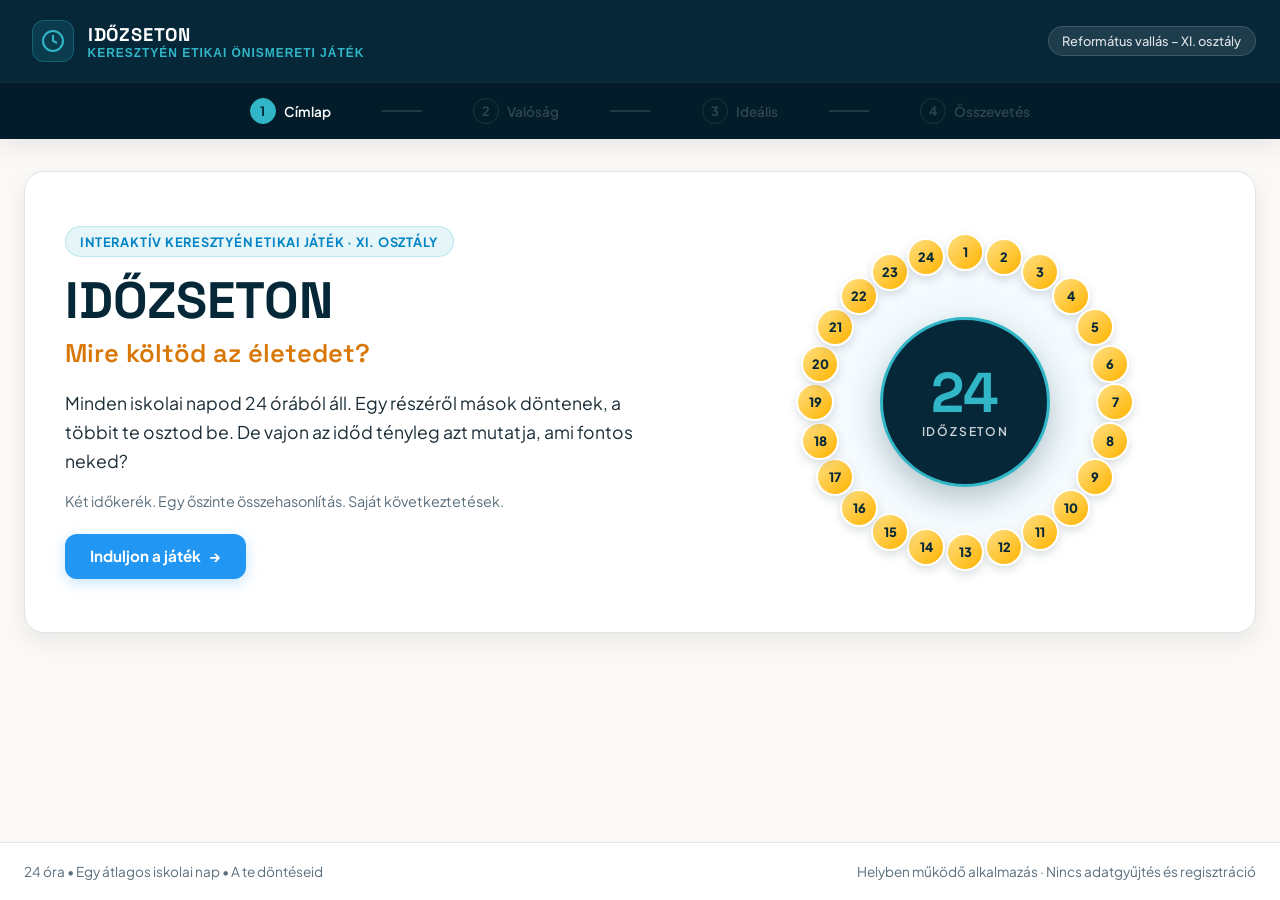
==== commit 64d12926: "Restore exact text content, expand test suite, and cleanup temporary CSS files Co-authored-by: tobia" ====
--- a/index.html
+++ b/index.html
@@ -64,18 +64,18 @@
 
     // 12 Functional Time Categories
     const CATEGORIES = [
-      { id: 'school', name: 'Iskola / munkahely', group: 'red', color: '#E53E3E', symbol: 'I' },
-      { id: 'travel', name: 'Utazás', group: 'red', color: '#DD6B20', symbol: 'U' },
-      { id: 'duty', name: 'Egyéb kötelesség', group: 'red', color: '#D69E2E', symbol: 'K' },
-      { id: 'sleep', name: 'Alvás', group: 'green', color: '#319795', symbol: 'A' },
-      { id: 'study', name: 'Tanulás', group: 'green', color: '#3182CE', symbol: 'T' },
-      { id: 'phone', name: 'Telefon / internet', group: 'green', color: '#00B5D8', symbol: 'N' },
-      { id: 'family', name: 'Család', group: 'green', color: '#38A169', symbol: 'C' },
-      { id: 'friends', name: 'Barátok', group: 'green', color: '#805AD5', symbol: 'B' },
-      { id: 'sport', name: 'Sport / hobbi', group: 'green', color: '#D69E2E', symbol: 'S' },
-      { id: 'faith', name: 'Hit / elcsendesedés', group: 'green', color: '#319795', symbol: 'H' },
-      { id: 'rest', name: 'Pihenés / szórakozás', group: 'green', color: '#3182CE', symbol: 'P' },
-      { id: 'other', name: 'Egyéb', group: 'green', color: '#718096', symbol: 'E' }
+      { id: 'school', name: 'Iskola / munkahely', group: 'red', color: '#ed6a78', symbol: 'I' },
+      { id: 'travel', name: 'Utazás', group: 'red', color: '#cf5c6c', symbol: 'U' },
+      { id: 'duty', name: 'Egyéb kötelesség', group: 'red', color: '#f0919a', symbol: 'K' },
+      { id: 'sleep', name: 'Alvás', group: 'green', color: '#80dfc0', symbol: 'A' },
+      { id: 'study', name: 'Tanulás', group: 'green', color: '#38b9ae', symbol: 'T' },
+      { id: 'phone', name: 'Telefon / internet', group: 'green', color: '#259993', symbol: 'N' },
+      { id: 'family', name: 'Család', group: 'green', color: '#9adfb5', symbol: 'C' },
+      { id: 'friends', name: 'Barátok', group: 'green', color: '#58bc93', symbol: 'B' },
+      { id: 'sport', name: 'Sport / hobbi', group: 'green', color: '#8fd18b', symbol: 'S' },
+      { id: 'faith', name: 'Hit / elcsendesedés', group: 'green', color: '#b9dda0', symbol: 'H' },
+      { id: 'rest', name: 'Pihenés / szórakozás', group: 'green', color: '#4eaa84', symbol: 'P' },
+      { id: 'other', name: 'Egyéb', group: 'green', color: '#80b9b0', symbol: 'E' }
     ];
 
     const categoryMap = Object.fromEntries(CATEGORIES.map(x => [x.id, x]));
@@ -134,14 +134,14 @@
       if (!cat) return;
 
       if (state.page === 2 && cat.group === 'red' && !state.unlockRed) {
-        state.notice = 'A piros idő alapból kötött. A módosításához előbb kapcsold be a feloldást.';
+        state.notice = 'A piros idő alapból kötött. Előbb kapcsold be a módosítást.';
         render();
         return;
       }
 
       const free = list.filter(t => !t.cat);
       if (!free.length) {
-        state.notice = 'Minden időzsetont kiosztottál (24 óra). Ha módosítanál, előbb vegyél vissza egyet.';
+        state.notice = 'Minden időzsetont kiosztottál. Ha módosítanál, előbb vegyél vissza egyet.';
         render();
         return;
       }
@@ -159,7 +159,7 @@
       if (!cat) return;
 
       if (state.page === 2 && cat.group === 'red' && !state.unlockRed) {
-        state.notice = 'A piros idő alapból rögzített. A módosításhoz előbb oldd fel.';
+        state.notice = 'A piros idő rögzített. A módosításhoz előbb oldd fel.';
         render();
         return;
       }
@@ -189,7 +189,7 @@
     }
 
     function renderStepsNav() {
-      const labels = ['Címlap', 'Valós nap', 'Ideális nap', 'Összehasonlítás'];
+      const labels = ['Címlap', 'Valóság', 'Ideális', 'Összevetés'];
       const nav = $('steps-nav');
       if (!nav) return;
 
@@ -233,11 +233,11 @@
         return `
           <g>
             <title>${escapeHtml(label)}</title>
-            <path d="${arcPath(170, 170, 70, 148, a, b)}" fill="${fill}" stroke="#FFFFFF" stroke-width="2"/>
-            ${isStolen ? `<path d="${arcPath(170, 170, 133, 146, a + 1.2, b - 1.2)}" fill="#C53030" stroke="#FEB2B2" stroke-width="1.5"/>` : ''}
+            <path d="${arcPath(170, 170, 70, 148, a, b)}" fill="${fill}" stroke="#142237" stroke-width="2"/>
+            ${isStolen ? `<path d="${arcPath(170, 170, 133, 146, a + 1.2, b - 1.2)}" fill="#a8234e" stroke="#ffd5d8" stroke-width="1.5"/>` : ''}
             <text x="${(170 + 109 * Math.cos((a + b) / 2 * Math.PI / 180)).toFixed(2)}"
                   y="${(174 + 109 * Math.sin((a + b) / 2 * Math.PI / 180)).toFixed(2)}"
-                  fill="${t.cat ? '#FFFFFF' : '#64748B'}"
+                  fill="${t.cat ? '#132836' : '#8195ac'}"
                   text-anchor="middle" font-size="11" font-weight="800">${i + 1}</text>
           </g>
         `;
@@ -267,11 +267,11 @@
       return `
         <section class="hero-card">
           <div class="hero-text-content">
-            <span class="hero-badge">XI. Osztály · Keresztyén Etika</span>
+            <span class="hero-badge">Interaktív keresztyén etikai játék · XI. osztály</span>
             <h1 class="hero-title">IDŐZSETON</h1>
             <h2 class="hero-subtitle">Mire költöd az életedet?</h2>
-            <p class="hero-lead">Minden iskolai napod 24 egyórányi időzsetonból áll. Egy részéről mások dönteneak, a többit te osztod be. De vajon az időd beosztása azt tükrözi, ami valóban fontos neked?</p>
-            <p class="hero-subtext">Két időkerék. Egy őszinte összehasonlítás. Saját vállalás és személyes tanulságok.</p>
+            <p class="hero-lead">Minden iskolai napod 24 órából áll. Egy részéről mások döntenek, a többit te osztod be. De vajon az időd tényleg azt mutatja, ami fontos neked?</p>
+            <p class="hero-subtext">Két időkerék. Egy őszinte összehasonlítás. Saját következtetések.</p>
             <div class="actions-row">
               <button class="btn btn-primary" data-action="start">
                 Induljon a játék <span aria-hidden="true">→</span>
@@ -317,7 +317,7 @@
           <button class="coin-btn ${cat ? 'assigned' : ''} ${ss ? 'stolen' : ''} ${locked ? 'locked' : ''}"
                   data-token="${i}"
                   style="--c:${cat ? cat.color : '#E2E8F0'}"
-                  title="${cat ? escapeHtml(cat.name) + (ss ? ' – kötött időből' : '') : 'Szabad zseton – kattints a hozzáadáshoz'}"
+                  title="${cat ? escapeHtml(cat.name) + (ss ? ' – kötött időből' : '') : 'Szabad időzseton – add a kiválasztott kategóriához'}"
                   aria-label="${i + 1}. zseton: ${cat ? escapeHtml(cat.name) : 'szabad'}${ss ? ', eredetileg kötött idő' : ''}">
             ${cat ? cat.symbol : i + 1}
           </button>
@@ -347,13 +347,13 @@
       const title = ideal ? 'Az én ideális iskolai napom' : 'A valóság – így telik egy iskolai napom';
       const subtitle = ideal
         ? 'A piros, kötött időt áthoztuk a valós napodból. A zöld időt szabadon újratervezheted; szükség esetén a piros is feloldható.'
-        : 'Gondolj egy átlagos tanítási napra! Előbb a kötött időt (iskola, utazás), majd a többi órát oszd be a valós szokásaid szerint.';
+        : 'Gondolj egy átlagos tanítási napra! Nem hétvégére vagy szünetre. Előbb a kötött időt, majd a többi órát oszd be a valós szokásaid szerint.';
 
       let lockBox = ideal ? `
         <div class="lockbar-card">
           <div>
             <strong>🔒 Kötött idő átvéve</strong>
-            <p>A piros zsetonok alapból rögzítve vannak. Ha szükséges, feloldhatod őket.</p>
+            <p>A piros zsetonok alapból rögzítve vannak, de módosíthatók.</p>
           </div>
           <label class="toggle-switch">
             <input id="unlock" type="checkbox" ${state.unlockRed ? 'checked' : ''}> Feloldom
@@ -362,7 +362,7 @@
         ${state.unlockRed ? `
           <div class="pastel-card warning">
             <div class="eyebrow-mini">Módszertani jelzés</div>
-            <p>A pirosból a zöld kategóriákba kerülő zsetonokat a játék „lopott időként” (piros szegéllyel) jelöli. A „lopott idő” a játék szemléltető elnevezése; nem automatikus erkölcsi ítélet.</p>
+            <p>A pirosból a zöld kategóriákba kerülő zsetonokat a játék „lopott időként” külön jelöli. A „lopott idő” a játék szemléltető elnevezése; nem automatikus erkölcsi ítélet.</p>
           </div>
         ` : ''}
       ` : '';
@@ -387,13 +387,13 @@
           <div class="workbench-grid">
             <div class="panel-card">
               <h2 class="panel-title">Oszd ki a zsetonokat!</h2>
-              <p class="panel-desc">Válassz kategóriát, majd nyomj + jelet vagy kattints egy szabad zsetonra.</p>
+              <p class="panel-desc">Válassz kategóriát, majd nyomj + jelet vagy egy szabad zsetont.</p>
 
               <div class="budget-box ${free === 0 ? 'complete' : 'warning'}">
                 <span class="budget-num">${free}</span>
                 <div class="budget-info">
-                  <strong>${free === 0 ? 'Minden óra a helyére került!' : 'Még kiosztható zseton'}</strong>
-                  <span>${used} / 24 zseton beosztva · 1 zseton = 1 óra</span>
+                  <strong>${free === 0 ? 'Minden óra a helyére került' : 'Még kiosztható zseton'}</strong>
+                  <span>${used}/24 zseton kiosztva · minden zseton egy óra</span>
                 </div>
               </div>
 
@@ -413,7 +413,7 @@
                 ${CATEGORIES.filter(c => c.group === 'green').map(c => categoryRow(c, list)).join('')}
               </div>
 
-              <p class="source-citation" style="margin-top:1rem;">A zöld szín nem azt jelenti, hogy a tevékenység elhagyható (pl. az alvás alapvető szükséglet), hanem azt, hogy mekkora mozgástered van az időtartam megválasztásában.</p>
+              <p class="source-citation" style="margin-top:1rem;">A zöld szín nem azt jelenti, hogy a tevékenység elhagyható: az alvás például alapvető szükséglet. A szín azt mutatja, mekkora mozgástered van az időtartam megválasztásában.</p>
 
               ${notice}
 
@@ -432,22 +432,26 @@
                 ${wheelSvg(list, ideal ? 'Ideális időkerék' : 'Valós időkerék')}
               </div>
               <p style="text-align:center; font-size:0.85rem; color:var(--color-text-muted);">
-                ${free ? `${free} üres szelet vár még beosztásra` : 'Készen van a 24 szeletes időkerék!'}
+                ${free ? `${free} üres szelet vár még egy zsetonra` : 'Készen van a 24 szeletes időkerék!'}
               </p>
 
               <div class="cat-group-label" style="border:none; margin-top:1rem;">A 24 zsetonod</div>
+              <p style="font-size:0.8rem; color:var(--color-text-muted); margin-bottom:0.5rem;">Kattints egy arany zsetonra: a kijelölt kategóriába kerül. A kitöltöttekre kattintva visszaveheted őket.</p>
               <div class="coin-grid">${coinGrid(list)}</div>
 
               ${ideal && st ? `
                 <div class="pastel-card warning" style="margin-top:0.85rem;">
                   <strong>${st} „lopott” zseton</strong>
-                  <p style="font-size:0.82rem; margin-top:0.2rem;">Ennyi eredetileg kötött órát osztottál át zöld tevékenységre. Ezeket piros szegély jelöli.</p>
+                  <p style="font-size:0.82rem; margin-top:0.2rem;">Ennyi eredetileg piros órát osztottál át zöld tevékenységre. Ezeket piros szegély jelöli.</p>
                 </div>
               ` : ''}
 
               <div class="cat-group-label" style="border:none; margin-top:1rem;">Jelmagyarázat</div>
               <div class="legend-grid">
                 ${legend(list) || '<p class="source-citation">Még nincs kiosztott idő.</p>'}
+              </div>
+              <div class="source-citation" style="margin-top:0.85rem; border-top:1px solid var(--color-border); padding-top:0.5rem;">
+                Piros = kötött idő · Zöld = beosztható idő · Piros szegélyű zöld = kötött időből átcsoportosítva.
               </div>
             </aside>
           </div>
@@ -490,6 +494,7 @@
       }).join('');
     }
 
+    // Exact biblical and ethical reflections from main branch index.html
     function getInsights() {
       const real = state.real, ideal = state.ideal, items = [];
       const d = id => count(ideal, id) - count(real, id);
@@ -523,7 +528,7 @@
           tag: 'A pihenés helye',
           title: `${Math.abs(d('sleep'))} órával kevesebb alvást tervezel`,
           verse: '2Móz 20,8–11 · Mk 2,27',
-          body: 'Az alvás idejét szabadabban osztod be, de a pihenés alapvető emberi szükséglet. A tankönyv hangsúlyozza, hogy a tartós pihenéshiány kimerüléshez vezethet.',
+          body: 'Az alvás idejét szabadabban osztod be, de a pihenés alapvető emberi szükséglet. A tankönyv hangsúlyozza, hogy a tartós pihenéshiány kimerüléshez vezethet. A játék nem szab meg „helyes” alvásóraszámot.',
           question: 'A felszabadított idő nyeresége arányban állhat azzal, amit a pihenésből elveszel?',
           source: 'Napjaink etikai kihívásai, 15., 17–18. o.'
         });
@@ -535,9 +540,9 @@
           tag: 'Digitális szokások és önuralom',
           title: d('phone') < 0 ? `${Math.abs(d('phone'))} órával kevesebb képernyőidőt választanál` : `${d('phone')} órával több képernyőidőt választanál`,
           verse: '1Kor 6,12',
-          body: 'A digitális eszközök tanulásra, kapcsolattartásra és szórakozásra is szolgálnak. A hosszú képernyőidő önmagában nem bizonyít függőséget; a cél, a következmények és az önkontroll a lényeg.',
+          body: 'A digitális eszközök tanulásra, kapcsolattartásra és szórakozásra is szolgálnak. A hosszú képernyőidő önmagában nem bizonyít függőséget; a cél, a következmények és az önkontroll a lényeg. A „Csak még öt perc!” történet azt mutatja meg, hogyan szoríthatja háttérbe a késő esti görgetés az alvást.',
           question: 'Te választod meg, mikor fejezed be, vagy nehéz abbahagyni?',
-          source: 'Keresztyén etika a digitális világban, 2–3. o.; Digitális Lelkiismeret, 33–37. o.'
+          source: 'Keresztyén etika a digitális világban – LIVRESQ-forrásanyag, 2–3. PDF-old.; Digitális Lelkiismeret, 33–37. PDF-old.'
         });
       }
 
@@ -547,9 +552,9 @@
           tag: 'Kapcsolatok és felebaráti felelősség',
           title: (d('family') + d('friends')) > 0 ? 'Több időt szánnál a kapcsolataidra' : 'A kapcsolatokra szánt idődet is átrendeznéd',
           verse: '1Kor 10,23–24 · Mt 22,39',
-          body: 'A keresztyén szabadság nemcsak azt vizsgálja, nekem mi jó, hanem a másik ember javát is. A tankönyv a stabil emberi kapcsolatokat az egészséges életmód részeként említi.',
+          body: 'A keresztyén szabadság nemcsak azt vizsgálja, nekem mi jó, hanem a másik ember javát is. A tankönyv a stabil emberi kapcsolatokat az egészséges életmód részeként említi. Az óraszám önmagában nem mutatja meg egy kapcsolat minőségét.',
           question: 'Ki az, akire szeretnél tudatosabban figyelni a következő iskolai napon?',
-          source: 'Napjaink etikai kihívásai, 19. o.; XI. református tanterv, 17–18. o.'
+          source: 'Napjaink etikai kihívásai, 19. o.; XI. református tanterv, 17–18. PDF-old.'
         });
       }
 
@@ -561,7 +566,7 @@
           verse: '2Móz 20,8–11 · Mk 2,27',
           body: 'A rekreációnak több formája van: mozgás, játék, művelődés, kikapcsolódás és nyugalom. A tankönyv szerint az a fontos, hogy valóban feltöltsön, és ne ártson neked vagy másoknak.',
           question: 'Az általad választott időtöltés után inkább feltöltődsz, vagy még fáradtabbnak érzed magad?',
-          source: 'Napjaink etikai kihívásai, 14–19. o.'
+          source: 'Napjaink etikai kihívásai, 14–19. o.; Napjaink etikai kihívásai – Tanári segédanyag, 6. PDF-old.'
         });
       }
 
@@ -571,9 +576,9 @@
           tag: 'Tanulás és a tevékenységek egyensúlya',
           title: d('study') > 0 ? `${d('study')} órával több tanulást tervezel` : `${Math.abs(d('study'))} órával kevesebb tanulást tervezel`,
           verse: 'Ef 5,15–16 · Kol 3,17',
-          body: 'A munka és a tanulás nem pusztán kényszer; ugyanakkor a túlzott teljesítményre törekvés a pihenés rovására mehet.',
+          body: 'A munka és a tanulás nem pusztán kényszer; ugyanakkor a túlzott teljesítményre törekvés a pihenés rovására mehet. A tanári segédanyag külön hangsúlyozza a munka és szabadidő egyensúlyát.',
           question: 'Mi segítene abban, hogy a feladataidra és a pihenésre is jusson hely?',
-          source: 'Tanári segédanyag, 6–7. o.; XI. református tanterv, 18. o.'
+          source: 'Napjaink etikai kihívásai – Tanári segédanyag, 6–7. PDF-old.; XI. református tanterv, 18. PDF-old.'
         });
       }
 
@@ -583,21 +588,21 @@
           tag: 'Hit és elcsendesedés',
           title: d('faith') > 0 ? 'Több időt hagynál a hitnek és az elcsendesedésnek' : 'Átgondolnád az elcsendesedés helyét',
           verse: 'Zsolt 23 · Zsolt 25 · Ef 5,15–16',
-          body: 'A XI. osztályos tanterv az Istenben való megpihenést és a döntésekhez kért vezetést is megjeleníti.',
+          body: 'A XI. osztályos tanterv az Istenben való megpihenést és a döntésekhez kért vezetést is megjeleníti. Az időkerék a ráfordított órákat mutatja, de önmagában nem alkalmas a hit vagy az Istennel való kapcsolat értékelésére.',
           question: 'Hogyan lehetne az imádság vagy a csend a mindennapi döntéseid része?',
-          source: 'XI. református tanterv, 10. és 17–18. o.'
+          source: 'XI. református tanterv, 10. és 17–18. PDF-old.'
         });
       }
 
       if (d('other') !== 0) {
         items.push({
           type: 'reflection',
-          tag: 'Egyéb tevékenységek',
+          tag: 'Ami nem fér bele a kategóriákba',
           title: 'Az „egyéb” időd is változna',
           verse: 'Ef 5,15–16',
-          body: 'Az időkerék nem tudja helyetted megmondani, mi tartozik az „egyéb” kategóriába. Az életkörülmények sokfélék.',
+          body: 'Az időkerék nem tudja helyetted megmondani, mi tartozik az „egyéb” kategóriába. Az életkörülmények és a családi elvárások sokfélék; ugyanannyi óra két embernél egészen mást jelenthet.',
           question: 'Mi található valójában az „egyéb” óráid mögött?',
-          source: 'Napjaink etikai kihívásai, 15. o.'
+          source: 'Napjaink etikai kihívásai, 15. o.; Tanári segédanyag, 8. PDF-old.'
         });
       }
 
@@ -607,9 +612,9 @@
           tag: 'Önismeret és felelős döntés',
           title: 'A két napodban nincs nagy változás',
           verse: 'Ef 5,15–16 · 1Kor 6,12',
-          body: 'A két időkerék önmagában nem ad erkölcsi osztályzatot. A tanári segédanyag arra hív, hogy a tevékenységeinket összefüggéseikben nézzük.',
+          body: 'A két időkerék önmagában nem ad erkölcsi osztályzatot. A tanári segédanyag arra hív, hogy a tevékenységeinket összefüggéseikben nézzük, és ne egy szabálylistából induljunk ki.',
           question: 'Mi az az egy szokásod, amelyet most is szívesen megtartanál, és miért?',
-          source: 'Napjaink etikai kihívásai – Tanári segédanyag, 6–9. o.'
+          source: 'Napjaink etikai kihívásai – Tanári segédanyag, 6–9. PDF-old.'
         });
       }
 
@@ -624,8 +629,8 @@
           <h3>${escapeHtml(x.title)}</h3>
           <span class="scripture-tag">Bibliai iránytű: ${escapeHtml(x.verse)}</span>
           <p>${escapeHtml(x.body)}</p>
-          <div class="reflection-question">Kérdés: ${escapeHtml(x.question)}</div>
-          <div class="source-citation">Forrás: ${escapeHtml(x.source)}</div>
+          <div class="reflection-question"><strong>Kérdés:</strong> ${escapeHtml(x.question)}</div>
+          <div class="source-citation"><strong>Forrás:</strong> ${escapeHtml(x.source)}</div>
         </article>
       `;
 
@@ -713,18 +718,18 @@
                 <textarea id="commitment" placeholder="Például: Kevesebbet görgetek este, és korábban lefekszem.">${escapeHtml(state.commitment)}</textarea>
 
                 <div class="actions-row">
-                  <button class="btn btn-primary" data-action="download">↓ Eredményem mentése (UTF-8)</button>
+                  <button class="btn btn-primary" data-action="download">↓ Eredményem mentése</button>
                   <button class="btn btn-secondary" data-action="back">← Ideális nap módosítása</button>
                   <button class="btn btn-warning btn-sm" data-action="reset">Újrakezdés</button>
                 </div>
-                <p class="source-citation" style="margin-top:0.75rem;">A letöltés helyben készül UTF-8 kódolású szövegfájlként. Az adataidat a weboldal nem küldi el sehova.</p>
+                <p class="source-citation" style="margin-top:0.75rem;">A letöltés helyben készül. Az adataidat a weboldal nem küldi el sehova.</p>
               </div>
             </div>
 
             <aside class="panel-card">
               <div class="screen-eyebrow">Személyes felismerések</div>
-              <h2 class="panel-title">Bibliai iránytű és etika</h2>
-              <p class="panel-desc">A visszajelzések a két időbeosztás eltéréseire épülnek a tantervi források alapján.</p>
+              <h2 class="panel-title">Bibliai iránytű</h2>
+              <p class="panel-desc">A visszajelzések a két időbeosztás eltéréseire épülnek. A bibliaszövegeket a feltöltött források hivatkozásai alapján jelöljük; nincsenek erkölcsi ponthatárok.</p>
 
               <div>
                 ${renderInsightsCards()}
@@ -732,7 +737,7 @@
 
               <div class="pastel-card verse" style="margin-top: 1rem;">
                 <div class="eyebrow-mini">Igei útravaló</div>
-                <p><strong>„Nézzétek azért jól, hogyan éltek: ne oktalanul, hanem bölcsen, kihasználva az alkalmas időt...”</strong></p>
+                <p><strong>Az idő bölcs és felelős felhasználása</strong></p>
                 <div class="scripture-tag">Ef 5,15–16 · XI. osztályos tantervi igehely</div>
               </div>
             </aside>
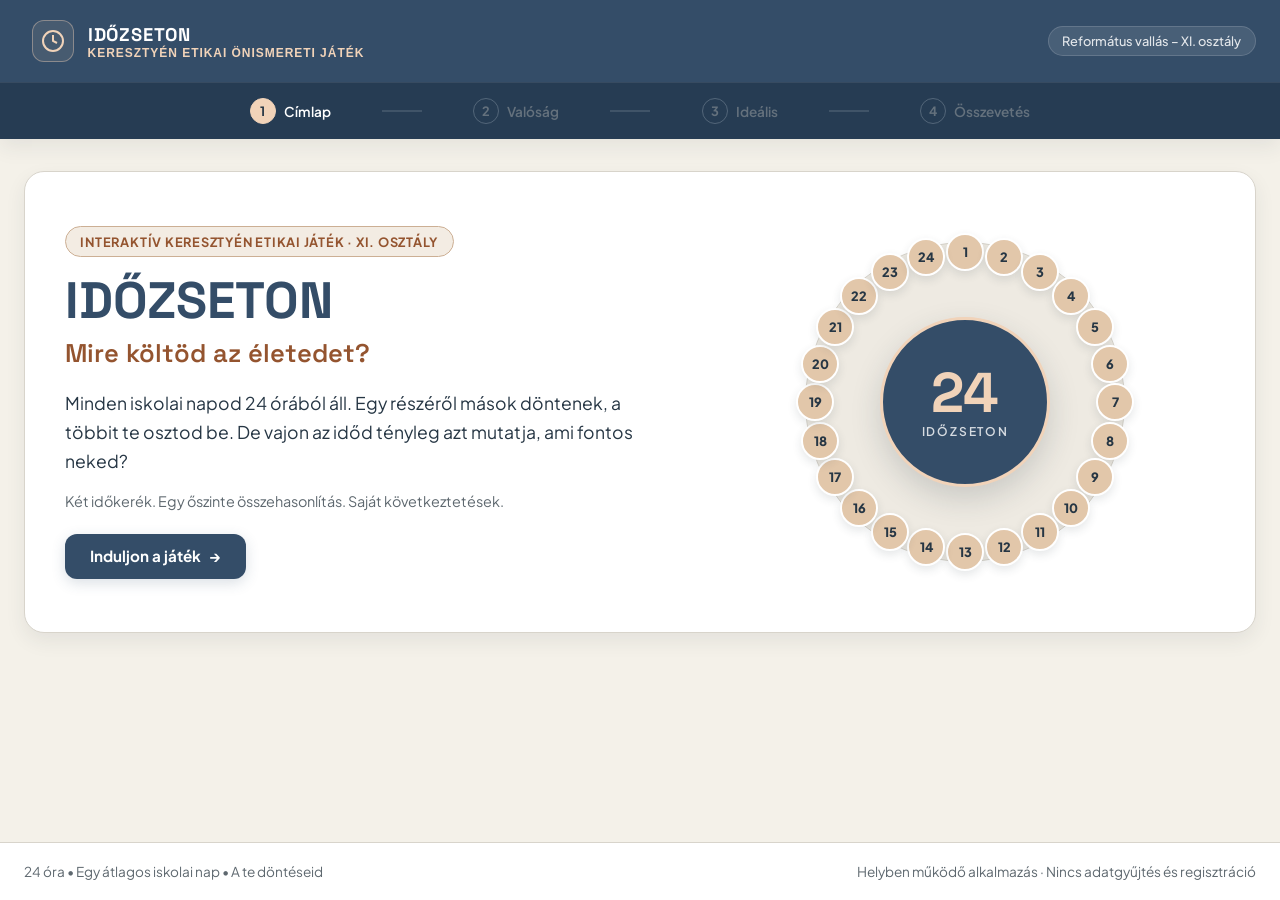
==== commit e01aa31e: "style: apply slate and copper palette to Idozseton" ====
--- a/index.html
+++ b/index.html
@@ -3,7 +3,7 @@
 <head>
   <meta charset="utf-8">
   <meta name="viewport" content="width=device-width, initial-scale=1">
-  <meta name="theme-color" content="#052738">
+  <meta name="theme-color" content="#344D68">
   <meta name="description" content="Időzseton – Interaktív keresztyén etikai önismereti játék, 24 órával és két időkerékkel XI. osztályos diákoknak.">
   <title>Időzseton – Mire költöd az életedet?</title>
 
@@ -64,18 +64,18 @@
 
     // 12 Functional Time Categories
     const CATEGORIES = [
-      { id: 'school', name: 'Iskola / munkahely', group: 'red', color: '#ed6a78', symbol: 'I' },
-      { id: 'travel', name: 'Utazás', group: 'red', color: '#cf5c6c', symbol: 'U' },
-      { id: 'duty', name: 'Egyéb kötelesség', group: 'red', color: '#f0919a', symbol: 'K' },
-      { id: 'sleep', name: 'Alvás', group: 'green', color: '#80dfc0', symbol: 'A' },
-      { id: 'study', name: 'Tanulás', group: 'green', color: '#38b9ae', symbol: 'T' },
-      { id: 'phone', name: 'Telefon / internet', group: 'green', color: '#259993', symbol: 'N' },
-      { id: 'family', name: 'Család', group: 'green', color: '#9adfb5', symbol: 'C' },
-      { id: 'friends', name: 'Barátok', group: 'green', color: '#58bc93', symbol: 'B' },
-      { id: 'sport', name: 'Sport / hobbi', group: 'green', color: '#8fd18b', symbol: 'S' },
-      { id: 'faith', name: 'Hit / elcsendesedés', group: 'green', color: '#b9dda0', symbol: 'H' },
-      { id: 'rest', name: 'Pihenés / szórakozás', group: 'green', color: '#4eaa84', symbol: 'P' },
-      { id: 'other', name: 'Egyéb', group: 'green', color: '#80b9b0', symbol: 'E' }
+      { id: 'school', name: 'Iskola / munkahely', group: 'red', color: '#344D68', symbol: 'I' },
+      { id: 'travel', name: 'Utazás', group: 'red', color: '#A45D32', symbol: 'U' },
+      { id: 'duty', name: 'Egyéb kötelesség', group: 'red', color: '#4C5F30', symbol: 'K' },
+      { id: 'sleep', name: 'Alvás', group: 'green', color: '#795878', symbol: 'A' },
+      { id: 'study', name: 'Tanulás', group: 'green', color: '#56748A', symbol: 'T' },
+      { id: 'phone', name: 'Telefon / internet', group: 'green', color: '#834525', symbol: 'N' },
+      { id: 'family', name: 'Család', group: 'green', color: '#687B42', symbol: 'C' },
+      { id: 'friends', name: 'Barátok', group: 'green', color: '#53384F', symbol: 'B' },
+      { id: 'sport', name: 'Sport / hobbi', group: 'green', color: '#263C53', symbol: 'S' },
+      { id: 'faith', name: 'Hit / elcsendesedés', group: 'green', color: '#A66640', symbol: 'H' },
+      { id: 'rest', name: 'Pihenés / szórakozás', group: 'green', color: '#806B31', symbol: 'P' },
+      { id: 'other', name: 'Egyéb', group: 'green', color: '#8A6488', symbol: 'E' }
     ];
 
     const categoryMap = Object.fromEntries(CATEGORIES.map(x => [x.id, x]));
@@ -108,6 +108,31 @@
     const tokens = () => (state.page === 2 ? state.ideal : state.real);
     const count = (list, id) => list.filter(t => t.cat === id).length;
     const countFree = list => list.filter(t => !t.cat).length;
+
+    // A comparison and its export are valid only when BOTH days contain 24 assigned hours.
+    function hasCompleteDay(list) {
+      return Array.isArray(list) && list.length === 24 &&
+             Array.from(list).every(t => t && typeof t.cat === 'string' &&
+               Object.prototype.hasOwnProperty.call(categoryMap, t.cat));
+    }
+
+    function hasCompleteDays() {
+      return hasCompleteDay(state.real) && hasCompleteDay(state.ideal);
+    }
+
+    function requireCompleteDays() {
+      if (hasCompleteDays()) return true;
+
+      // If no ideal plan exists, the real-day step must be completed first.
+      const needsRealStep = !hasCompleteDay(state.real) || !Array.isArray(state.ideal);
+      state.page = needsRealStep ? 1 : 2;
+      state.selected = needsRealStep ? 'school' : 'sleep';
+      state.notice = 'Az összehasonlításhoz és a letöltéshez mindkét nap mind a 24 óráját ki kell osztanod.';
+      render();
+      window.scrollTo({ top: 0, behavior: 'smooth' });
+      return false;
+    }
+
     const stolen = list => list.filter(t => t.source === 'red' && t.cat && categoryMap[t.cat].group === 'green').length;
 
     function prepareIdeal() {
@@ -176,6 +201,7 @@
 
     function setPage(page) {
       if (page > state.reached) return;
+      if (page === 3 && !requireCompleteDays()) return;
       state.page = page;
       state.selected = page === 2 ? 'sleep' : 'school';
       state.notice = '';
@@ -184,6 +210,7 @@
     }
 
     function advance(page) {
+      if (page === 3 && !requireCompleteDays()) return;
       state.reached = Math.max(state.reached, page);
       setPage(page);
     }
@@ -196,7 +223,7 @@
       nav.innerHTML = labels.map((label, i) => {
         const isActive = state.page === i;
         const isDone = i < state.reached;
-        const isDisabled = i > state.reached;
+        const isDisabled = i > state.reached || (i === 3 && !hasCompleteDays());
         return `
           ${i > 0 ? `<div class="step-divider ${i <= state.reached ? 'active' : ''}"></div>` : ''}
           <button class="step-item ${isActive ? 'active' : ''} ${isDone ? 'done' : ''}"
@@ -228,27 +255,32 @@
       let paths = ordered.map((t, i) => {
         let a = -90 + i * 15, b = a + 15;
         let isStolen = t.source === 'red' && t.cat && categoryMap[t.cat].group === 'green';
-        let fill = t.cat ? categoryMap[t.cat].color : '#E2E8F0';
+        let fill = t.cat ? categoryMap[t.cat].color : 'var(--color-empty-token)';
         let label = t.cat ? `${categoryMap[t.cat].name} – ${isStolen ? 'kötött időből átcsoportosítva' : '1 óra'}` : 'Még nincs kiosztva';
         return `
-          <g>
+          <g class="wheel-slice ${t.cat ? 'group-' + categoryMap[t.cat].group : ''}">
             <title>${escapeHtml(label)}</title>
-            <path d="${arcPath(170, 170, 70, 148, a, b)}" fill="${fill}" stroke="#142237" stroke-width="2"/>
-            ${isStolen ? `<path d="${arcPath(170, 170, 133, 146, a + 1.2, b - 1.2)}" fill="#a8234e" stroke="#ffd5d8" stroke-width="1.5"/>` : ''}
-            <text x="${(170 + 109 * Math.cos((a + b) / 2 * Math.PI / 180)).toFixed(2)}"
-                  y="${(174 + 109 * Math.sin((a + b) / 2 * Math.PI / 180)).toFixed(2)}"
-                  fill="${t.cat ? '#132836' : '#8195ac'}"
-                  text-anchor="middle" font-size="11" font-weight="800">${i + 1}</text>
+            <path class="wheel-segment" d="${arcPath(170, 170, 70, 148, a, b)}" fill="${fill}"/>
+            ${t.cat && categoryMap[t.cat].group === 'red' ? `<path class="wheel-bound-mark" d="${arcPath(170, 170, 137, 146, a + 1.2, b - 1.2)}"/>` : ''}
+            ${isStolen ? `<path class="wheel-stolen-mark" d="${arcPath(170, 170, 133, 146, a + 1.2, b - 1.2)}"/>` : ''}
+            <text class="wheel-hour ${t.cat ? 'assigned' : ''}"
+                  x="${(170 + (t.cat ? 88 : 109) * Math.cos((a + b) / 2 * Math.PI / 180)).toFixed(2)}"
+                  y="${(173 + (t.cat ? 88 : 109) * Math.sin((a + b) / 2 * Math.PI / 180)).toFixed(2)}"
+                  text-anchor="middle">${i + 1}</text>
+            ${t.cat ? `<text class="wheel-letter" aria-hidden="true"
+                  x="${(170 + 116 * Math.cos((a + b) / 2 * Math.PI / 180)).toFixed(2)}"
+                  y="${(174 + 116 * Math.sin((a + b) / 2 * Math.PI / 180)).toFixed(2)}"
+                  text-anchor="middle">${categoryMap[t.cat].symbol}</text>` : ''}
           </g>
         `;
       }).join('');
       let used = 24 - countFree(list);
       return `
         <svg viewBox="0 0 340 340" role="img" aria-label="${escapeHtml(description)}. ${used} a 24 órából kiosztva.">
-          <circle cx="170" cy="170" r="153" fill="none" stroke="#CBD5E1" stroke-width="1"/>
+          <circle cx="170" cy="170" r="153" fill="none" stroke="var(--color-border)" stroke-width="1"/>
           ${paths}
-          <circle cx="170" cy="170" r="66" fill="#052738" stroke="#31B6C7" stroke-width="2"/>
-          <text x="170" y="164" text-anchor="middle" font-family="'Space Grotesk', sans-serif" font-size="46" font-weight="700" fill="#31B6C7">24</text>
+          <circle cx="170" cy="170" r="66" fill="var(--color-header-bg)" stroke="var(--color-header-sub)" stroke-width="2"/>
+          <text x="170" y="164" text-anchor="middle" font-family="'Space Grotesk', sans-serif" font-size="46" font-weight="700" fill="var(--color-header-sub)">24</text>
           <text x="170" y="188" text-anchor="middle" font-size="11" letter-spacing="2" font-weight="700" fill="#FFFFFF">ÓRA</text>
         </svg>
       `;
@@ -296,7 +328,7 @@
       return `
         <div class="cat-card ${state.selected === c.id ? 'selected' : ''} ${locked ? 'locked' : ''}">
           <button class="cat-select-btn" data-select="${c.id}" aria-pressed="${state.selected === c.id}" title="${escapeHtml(c.name)} kiválasztása">
-            <span class="cat-swatch" style="--color:${c.color}"></span>
+            <span class="cat-swatch group-${c.group}" style="--color:${c.color}" aria-hidden="true">${c.symbol}</span>
             <span class="cat-name-text">${escapeHtml(c.name)}</span>
           </button>
           <div class="cat-controls">
@@ -314,9 +346,9 @@
         let ss = t.source === 'red' && cat && cat.group === 'green';
         let locked = state.page === 2 && cat && cat.group === 'red' && !state.unlockRed;
         return `
-          <button class="coin-btn ${cat ? 'assigned' : ''} ${ss ? 'stolen' : ''} ${locked ? 'locked' : ''}"
+          <button class="coin-btn ${cat ? 'assigned group-' + cat.group : ''} ${ss ? 'stolen' : ''} ${locked ? 'locked' : ''}"
                   data-token="${i}"
-                  style="--c:${cat ? cat.color : '#E2E8F0'}"
+                  style="--c:${cat ? cat.color : 'var(--color-empty-token)'}"
                   title="${cat ? escapeHtml(cat.name) + (ss ? ' – kötött időből' : '') : 'Szabad időzseton – add a kiválasztott kategóriához'}"
                   aria-label="${i + 1}. zseton: ${cat ? escapeHtml(cat.name) : 'szabad'}${ss ? ', eredetileg kötött idő' : ''}">
             ${cat ? cat.symbol : i + 1}
@@ -329,7 +361,7 @@
       return CATEGORIES.filter(c => count(list, c.id) > 0).map(c => `
         <div class="legend-row">
           <span class="legend-left">
-            <span class="cat-swatch" style="--color:${c.color}"></span>
+            <span class="cat-swatch group-${c.group}" style="--color:${c.color}" aria-hidden="true">${c.symbol}</span>
             ${escapeHtml(c.name)}
           </span>
           <strong>${count(list, c.id)} ó</strong>
@@ -450,8 +482,10 @@
               <div class="legend-grid">
                 ${legend(list) || '<p class="source-citation">Még nincs kiosztott idő.</p>'}
               </div>
-              <div class="source-citation" style="margin-top:0.85rem; border-top:1px solid var(--color-border); padding-top:0.5rem;">
-                Piros = kötött idő · Zöld = beosztható idő · Piros szegélyű zöld = kötött időből átcsoportosítva.
+              <div class="source-citation group-key" style="margin-top:0.85rem; border-top:1px solid var(--color-border); padding-top:0.5rem;">
+                <span><i class="group-key-mark bound" aria-hidden="true"></i>Piros = kötött idő</span> ·
+                <span><i class="group-key-mark free" aria-hidden="true"></i>Zöld = beosztható idő</span> ·
+                <span><i class="group-key-mark transferred" aria-hidden="true"></i>Piros szegélyű zöld = kötött időből átcsoportosítva.</span>
               </div>
             </aside>
           </div>
@@ -471,7 +505,7 @@
         return `
           <div class="comparison-row">
             <div class="comp-name">
-              <span class="cat-swatch" style="--color:${c.color}"></span>
+              <span class="cat-swatch group-${c.group}" style="--color:${c.color}" aria-hidden="true">${c.symbol}</span>
               ${escapeHtml(c.name)}
             </div>
             <div class="comp-bars">
@@ -747,6 +781,11 @@
     }
 
     function render() {
+      // Defensive check: never render a stale result if the token allocation changed.
+      if (state.page === 3 && !hasCompleteDays()) {
+        requireCompleteDays();
+        return;
+      }
       renderStepsNav();
       const app = $('app');
       if (!app) return;
@@ -774,6 +813,7 @@
     }
 
     function downloadText() {
+      if (!requireCompleteDays()) return;
       const blob = new Blob(['\ufeff' + resultText()], { type: 'text/plain;charset=utf-8' });
       const url = URL.createObjectURL(blob);
       const a = document.createElement('a');
--- a/css/styles.css
+++ b/css/styles.css
@@ -1,56 +1,58 @@
 /* ==========================================================================
-   IDŐZSETON v0.2 – CSS Stylesheet
-   Grounded in the "Digitális Lelkiismeret" and "DiákÉletkerék" visual design language
-   Color Palette:
-   - Sötétkék fejléc: #052738
-   - Meleg törtfehér háttér: #FBF9F6
-   - Kiemelt türkiz / ciánkék: #31B6C7
-   - Elsődleges gomb / accent: #2196F3
-   - Világosszürke / fehér felületek: #FFFFFF / #F0F2F3
+   IDŐZSETON – Palakő és réz
+   Slate blue, copper, olive and plum; warm paper surfaces.
+   Category letters and shapes supplement the palette throughout the UI.
    ========================================================================== */
 
 :root {
-  --color-header-bg: #052738;
+  --color-header-bg: #344D68;
   --color-header-text: #FFFFFF;
-  --color-header-sub: #31B6C7;
-
-  --color-bg-warm: #FBF9F6;
+  --color-header-sub: #F1D3B9;
+
+  --color-bg-warm: #F4F1E9;
   --color-surface-white: #FFFFFF;
-  --color-surface-grey: #F0F2F3;
-
-  --color-text-main: #1C2D37;
-  --color-text-muted: #5A6E7B;
-  --color-border: #E0E5E8;
+  --color-surface-grey: #EEEAE2;
+
+  --color-text-main: #263644;
+  /* Slightly darker than #68737B to retain AA contrast on warm surfaces. */
+  --color-text-muted: #5E686F;
+  --color-border: #D8D4CB;
+  --color-control-border: #7B827D;
+  --color-empty-token: #E4DED3;
 
   /* Accent Colors */
-  --color-primary: #2196F3;
-  --color-primary-hover: #1976D2;
-  --color-accent: #31B6C7;
-  --color-accent-gold: #D97706;
+  --color-primary: #344D68;
+  --color-primary-hover: #263C53;
+  --color-accent: #B66B3C;
+  --color-accent-gold: #94542F;
+  --color-olive: #687B42;
+  --color-plum: #795878;
+  --color-coin: #E2C7AA;
+  --color-step-bg: #263C53;
 
   /* Functional time category colors */
-  --color-bound-red: #E53E3E;
-  --color-bound-red-soft: #FFF0F0;
-  --color-bound-red-border: #FEB2B2;
-
-  --color-free-green: #2B6CB0;
-  --color-stolen-border: #C53030;
-
-  /* Soft Pastel Block Backgrounds */
-  --bg-pastel-verse: #F0FAFF;
-  --border-pastel-verse: #BAE6FF;
-
-  --bg-pastel-guidance: #FFF8EB;
-  --border-pastel-guidance: #FFE4B8;
-
-  --bg-pastel-reflection: #FAF5FF;
-  --border-pastel-reflection: #E9D5FF;
-
-  --bg-pastel-good: #F0FDF4;
-  --border-pastel-good: #BBF7D0;
-
-  --bg-pastel-warning: #FFF0F0;
-  --border-pastel-warning: #FFCCD0;
+  --color-bound-red: #964A36;
+  --color-bound-red-soft: #F5EAE1;
+  --color-bound-red-border: #B6856A;
+
+  --color-free-green: #526334;
+  --color-stolen-border: #964A36;
+
+  /* Quiet tinted surfaces retain the existing semantic card classes. */
+  --bg-pastel-verse: #ECF0F2;
+  --border-pastel-verse: #BAC6CE;
+
+  --bg-pastel-guidance: #F3ECE3;
+  --border-pastel-guidance: #CCAF94;
+
+  --bg-pastel-reflection: #F0EAF0;
+  --border-pastel-reflection: #C7B4C5;
+
+  --bg-pastel-good: #EDF0E5;
+  --border-pastel-good: #B4BF9C;
+
+  --bg-pastel-warning: #F5EAE1;
+  --border-pastel-warning: #B6856A;
 
   --font-main: 'Plus Jakarta Sans', system-ui, -apple-system, sans-serif;
   --font-heading: 'Space Grotesk', 'Plus Jakarta Sans', sans-serif;
@@ -60,9 +62,9 @@
   --radius-lg: 20px;
   --radius-full: 9999px;
 
-  --shadow-sm: 0 2px 8px rgba(5, 39, 56, 0.05);
-  --shadow-md: 0 8px 20px rgba(5, 39, 56, 0.08);
-  --shadow-lg: 0 16px 36px rgba(5, 39, 56, 0.12);
+  --shadow-sm: 0 2px 8px rgba(38, 54, 68, 0.05);
+  --shadow-md: 0 8px 20px rgba(38, 54, 68, 0.08);
+  --shadow-lg: 0 16px 36px rgba(38, 54, 68, 0.12);
 
   --transition-fast: 0.15s ease;
   --transition-normal: 0.25s cubic-bezier(0.16, 1, 0.3, 1);
@@ -166,13 +168,16 @@
 .logo-area:hover {
   opacity: 0.9;
 }
+.app-header :focus-visible {
+  outline-color: var(--color-header-sub);
+}
 
 .logo-icon {
   width: 42px;
   height: 42px;
   border-radius: var(--radius-md);
-  background: rgba(49, 182, 199, 0.15);
-  border: 1px solid rgba(49, 182, 199, 0.3);
+  background: rgba(241, 211, 185, 0.1);
+  border: 1px solid rgba(241, 211, 185, 0.4);
   color: var(--color-header-sub);
   display: grid;
   place-items: center;
@@ -219,7 +224,7 @@
 
 /* Step Bar Header Navigation */
 .step-bar-container {
-  background: #031c29;
+  background: var(--color-step-bg);
   border-top: 1px solid rgba(255, 255, 255, 0.08);
   padding: 0.6rem 1.5rem;
   display: flex;
@@ -241,7 +246,7 @@
   gap: 0.5rem;
   background: none;
   border: none;
-  color: rgba(255, 255, 255, 0.5);
+  color: #D8D4CB;
   font-family: var(--font-main);
   font-size: 0.85rem;
   font-weight: 600;
@@ -266,21 +271,21 @@
   width: 26px;
   height: 26px;
   border-radius: 50%;
-  border: 1.5px solid rgba(255, 255, 255, 0.3);
+  border: 1.5px solid #A6B4C0;
   display: grid;
   place-items: center;
   font-size: 0.8rem;
   font-weight: 700;
 }
 .step-item.active .step-badge {
-  background: var(--color-accent);
-  border-color: var(--color-accent);
-  color: #052738;
+  background: var(--color-header-sub);
+  border-color: var(--color-header-sub);
+  color: var(--color-text-main);
 }
 .step-item.done .step-badge {
-  background: rgba(53, 166, 92, 0.2);
-  border-color: #35A65C;
-  color: #35A65C;
+  background: rgba(241, 211, 185, 0.1);
+  border-color: var(--color-header-sub);
+  color: var(--color-header-sub);
 }
 
 .step-divider {
@@ -290,7 +295,7 @@
   max-width: 40px;
 }
 .step-divider.active {
-  background: var(--color-accent);
+  background: var(--color-header-sub);
 }
 
 /* Main Content Wrapper */
@@ -349,11 +354,11 @@
 .btn-primary {
   background: var(--color-primary);
   color: #FFFFFF;
-  box-shadow: 0 4px 14px rgba(33, 150, 243, 0.25);
+  box-shadow: 0 4px 14px rgba(52, 77, 104, 0.18);
 }
 .btn-primary:hover:not(:disabled) {
   background: var(--color-primary-hover);
-  box-shadow: 0 6px 20px rgba(33, 150, 243, 0.35);
+  box-shadow: 0 6px 20px rgba(52, 77, 104, 0.24);
   transform: translateY(-2px);
 }
 
@@ -365,18 +370,18 @@
 }
 .btn-secondary:hover:not(:disabled) {
   background: var(--color-surface-grey);
-  border-color: #CBD5E1;
+  border-color: var(--color-control-border);
   transform: translateY(-1px);
 }
 
 .btn-warning {
-  background: #FFF0F0;
-  color: #C53030;
-  border-color: #FEB2B2;
+  background: var(--color-bound-red-soft);
+  color: var(--color-bound-red);
+  border-color: var(--color-bound-red-border);
 }
 .btn-warning:hover:not(:disabled) {
-  background: #FEE2E2;
-  border-color: #FC8181;
+  background: #EBD9CA;
+  border-color: var(--color-bound-red);
 }
 
 .btn-sm {
@@ -410,9 +415,9 @@
 
 .hero-badge {
   display: inline-block;
-  background: rgba(49, 182, 199, 0.12);
-  color: #0284C7;
-  border: 1px solid rgba(49, 182, 199, 0.25);
+  background: var(--bg-pastel-guidance);
+  color: var(--color-accent-gold);
+  border: 1px solid var(--border-pastel-guidance);
   padding: 0.4rem 0.9rem;
   border-radius: var(--radius-full);
   font-size: 0.8rem;
@@ -463,7 +468,8 @@
   width: 320px;
   height: 320px;
   border-radius: 50%;
-  background: radial-gradient(circle, rgba(49, 182, 199, 0.12) 0%, rgba(33, 150, 243, 0.04) 60%, transparent 70%);
+  background: var(--color-surface-grey);
+  border: 1px solid var(--color-border);
 }
 
 .hero-center-badge {
@@ -471,8 +477,8 @@
   height: 170px;
   border-radius: 50%;
   background: var(--color-header-bg);
-  border: 3px solid var(--color-accent);
-  box-shadow: 0 12px 30px rgba(5, 39, 56, 0.25);
+  border: 3px solid var(--color-header-sub);
+  box-shadow: 0 12px 30px rgba(38, 54, 68, 0.18);
   display: flex;
   flex-direction: column;
   align-items: center;
@@ -486,7 +492,7 @@
   font-family: var(--font-heading);
   font-size: 3.5rem;
   font-weight: 700;
-  color: var(--color-accent);
+  color: var(--color-header-sub);
   line-height: 1;
 }
 
@@ -501,20 +507,20 @@
 
 .hero-orbit-coin {
   position: absolute;
-  left: calc(50% + var(--x));
-  top: calc(50% + var(--y));
+  left: calc(50% + var(--x) * var(--orbit-scale, 1));
+  top: calc(50% + var(--y) * var(--orbit-scale, 1));
   transform: translate(-50%, -50%);
   width: 38px;
   height: 38px;
   border-radius: 50%;
-  background: linear-gradient(135deg, #FFE082, #FFB300);
+  background: var(--color-coin);
   border: 2px solid #FFFFFF;
-  box-shadow: 0 4px 10px rgba(5, 39, 56, 0.15);
+  box-shadow: 0 4px 10px rgba(38, 54, 68, 0.12);
   display: grid;
   place-items: center;
   font-weight: 800;
   font-size: 0.8rem;
-  color: #052738;
+  color: var(--color-text-main);
 }
 
 /* Section Cards / Screens */
@@ -606,12 +612,12 @@
   margin-bottom: 1.5rem;
 }
 .budget-box.complete {
-  background: #F0FDF4;
-  border-color: #BBF7D0;
+  background: var(--bg-pastel-good);
+  border-color: var(--border-pastel-good);
 }
 .budget-box.warning {
-  background: #FFF8EB;
-  border-color: #FFE4B8;
+  background: var(--bg-pastel-guidance);
+  border-color: var(--border-pastel-guidance);
 }
 
 .budget-num {
@@ -623,7 +629,7 @@
   min-width: 44px;
 }
 .budget-box.complete .budget-num {
-  color: #16A34A;
+  color: var(--color-free-green);
 }
 
 .budget-info strong {
@@ -638,8 +644,8 @@
 
 /* Lock Bar / Page 3 */
 .lockbar-card {
-  background: #FFF0F0;
-  border: 1px solid #FFCCD0;
+  background: var(--color-bound-red-soft);
+  border: 1px solid var(--color-bound-red-border);
   border-radius: var(--radius-md);
   padding: 1rem 1.25rem;
   display: flex;
@@ -650,12 +656,12 @@
 }
 .lockbar-card strong {
   font-size: 0.92rem;
-  color: #9B1C1C;
+  color: var(--color-bound-red);
   display: block;
 }
 .lockbar-card p {
   font-size: 0.82rem;
-  color: #C53030;
+  color: var(--color-bound-red);
   margin-top: 0.15rem;
 }
 
@@ -666,7 +672,7 @@
   cursor: pointer;
   font-weight: 700;
   font-size: 0.88rem;
-  color: #9B1C1C;
+  color: var(--color-bound-red);
   white-space: nowrap;
 }
 .toggle-switch input[type="checkbox"] {
@@ -689,17 +695,17 @@
   gap: 0.5rem;
 }
 .cat-group-label.red-group {
-  color: #C53030;
-  border-bottom: 2px solid #FEB2B2;
+  color: var(--color-bound-red);
+  border-bottom: 2px solid var(--color-bound-red-border);
 }
 .cat-group-label.green-group {
-  color: #2B6CB0;
-  border-bottom: 2px solid #90CDF4;
+  color: var(--color-free-green);
+  border-bottom: 2px solid var(--border-pastel-good);
 }
 
 .category-grid {
   display: grid;
-  grid-template-columns: 1fr 1fr;
+  grid-template-columns: repeat(2, minmax(0, 1fr));
   gap: 0.75rem;
 }
 
@@ -707,6 +713,7 @@
   display: flex;
   align-items: center;
   justify-content: space-between;
+  gap: 0.5rem;
   padding: 0.6rem 0.75rem;
   background: var(--color-surface-grey);
   border: 1.5px solid var(--color-border);
@@ -715,11 +722,11 @@
 }
 .cat-card.selected {
   border-color: var(--color-primary);
-  background: #F0FAFF;
+  background: var(--bg-pastel-verse);
   box-shadow: 0 0 0 1px var(--color-primary);
 }
 .cat-card.locked {
-  opacity: 0.75;
+  border-style: dashed;
 }
 
 .cat-select-btn {
@@ -740,14 +747,30 @@
 }
 
 .cat-swatch {
-  width: 12px;
-  height: 12px;
+  width: 20px;
+  height: 20px;
   border-radius: 50%;
   flex-shrink: 0;
   background: var(--color);
+  color: #FFFFFF;
+  display: inline-grid;
+  place-items: center;
+  font-size: 0.7rem;
+  font-weight: 800;
+  line-height: 1;
+}
+.cat-swatch.group-red {
+  border-radius: 4px;
+  outline: 1px solid var(--color-bound-red);
+  outline-offset: 2px;
+}
+.cat-swatch.group-green {
+  outline: 1px solid var(--color-free-green);
+  outline-offset: 1px;
 }
 
 .cat-name-text {
+  min-width: 0;
   white-space: nowrap;
   overflow: hidden;
   text-overflow: ellipsis;
@@ -810,7 +833,37 @@
   width: 100%;
   max-width: 320px;
   height: auto;
-  filter: drop-shadow(0 6px 16px rgba(5, 39, 56, 0.08));
+  filter: drop-shadow(0 6px 16px rgba(38, 54, 68, 0.08));
+}
+
+/* Hour dividers, category letters and group marks remain legible without color. */
+.wheel-segment {
+  stroke: var(--color-bg-warm);
+  stroke-width: 1.75;
+}
+.wheel-hour {
+  fill: var(--color-text-muted);
+  font-size: 11px;
+  font-weight: 700;
+}
+.wheel-hour.assigned {
+  fill: #FFFFFF;
+  font-size: 9px;
+}
+.wheel-letter {
+  fill: #FFFFFF;
+  font-size: 13px;
+  font-weight: 800;
+}
+.wheel-bound-mark,
+.wheel-stolen-mark {
+  fill: var(--color-bound-red);
+  stroke: #FFFFFF;
+  stroke-width: 1.5;
+}
+.wheel-stolen-mark {
+  stroke-dasharray: 3 2;
+  stroke-width: 2;
 }
 
 .coin-grid {
@@ -823,9 +876,9 @@
 .coin-btn {
   aspect-ratio: 1;
   border-radius: 50%;
-  border: 2px solid #CBD5E1;
-  background: #F1F5F9;
-  color: #64748B;
+  border: 2px solid var(--color-control-border);
+  background: var(--color-empty-token);
+  color: var(--color-text-main);
   font-weight: 800;
   font-size: 0.78rem;
   display: grid;
@@ -841,12 +894,21 @@
 .coin-btn.assigned {
   background: var(--c);
   border-color: rgba(255, 255, 255, 0.8);
-  color: #1E293B;
+  color: #FFFFFF;
   box-shadow: 0 2px 5px rgba(0, 0, 0, 0.12);
 }
+.coin-btn.group-red {
+  border-radius: var(--radius-sm);
+  outline: 1px solid var(--color-bound-red);
+  outline-offset: 1px;
+}
+.coin-btn.group-green {
+  outline: 1px solid var(--color-free-green);
+  outline-offset: 1px;
+}
 .coin-btn.stolen {
-  border: 2px dashed #C53030 !important;
-  box-shadow: 0 0 0 2px #FEB2B2;
+  border: 2px dashed var(--color-stolen-border) !important;
+  box-shadow: 0 0 0 2px var(--color-bg-warm), 0 0 0 4px var(--color-stolen-border);
 }
 .coin-btn.locked {
   cursor: default;
@@ -865,9 +927,11 @@
   justify-content: space-between;
   font-size: 0.78rem;
   color: var(--color-text-muted);
+  gap: 0.5rem;
 }
 .legend-row strong {
   color: var(--color-text-main);
+  white-space: nowrap;
 }
 
 .legend-left {
@@ -877,11 +941,35 @@
   min-width: 0;
 }
 .legend-left .cat-swatch {
-  width: 9px;
-  height: 9px;
-}
-
-/* Pastel Card Blocks (Matching Digitális Lelkiismeret / DiákÉletkerék) */
+  width: 18px;
+  height: 18px;
+}
+
+.group-key {
+  line-height: 1.8;
+}
+.group-key > span {
+  display: inline;
+}
+.group-key-mark {
+  display: inline-block;
+  width: 12px;
+  height: 12px;
+  margin-right: 0.5rem;
+  vertical-align: middle;
+  border-radius: 50%;
+  background: var(--color-free-green);
+}
+.group-key-mark.bound {
+  border-radius: 3px;
+  background: var(--color-bound-red);
+}
+.group-key-mark.transferred {
+  outline: 2px dashed var(--color-stolen-border);
+  outline-offset: 1px;
+}
+
+/* Semantic content cards */
 .pastel-card {
   border-radius: var(--radius-md);
   padding: 1.25rem;
@@ -931,8 +1019,8 @@
   display: inline-block;
   font-size: 0.82rem;
   font-weight: 700;
-  color: #2B6CB0;
-  background: rgba(43, 108, 176, 0.08);
+  color: var(--color-free-green);
+  background: var(--bg-pastel-good);
   padding: 0.2rem 0.5rem;
   border-radius: var(--radius-sm);
   margin-bottom: 0.6rem;
@@ -1086,8 +1174,7 @@
   transition: width 0.3s ease;
 }
 .bar-fill-elem.ideal-fill {
-  opacity: 0.65;
-  border: 1px dashed rgba(0, 0, 0, 0.2);
+  border: 1px dashed #FFFFFF;
 }
 
 .comp-delta {
@@ -1097,10 +1184,10 @@
   color: var(--color-text-muted);
 }
 .comp-delta.plus {
-  color: #16A34A;
+  color: var(--color-free-green);
 }
 .comp-delta.minus {
-  color: #DC2626;
+  color: var(--color-bound-red);
 }
 
 /* Personal Commitment Input Box */
@@ -1117,7 +1204,7 @@
 .commitment-box textarea {
   width: 100%;
   min-height: 110px;
-  border: 1px solid var(--color-border);
+  border: 1px solid var(--color-control-border);
   border-radius: var(--radius-md);
   padding: 0.85rem;
   font-family: var(--font-main);
@@ -1169,6 +1256,19 @@
 }
 
 @media (max-width: 640px) {
+  .workbench-grid > *,
+  .results-grid > *,
+  .summary-stats-grid > * {
+    min-width: 0;
+  }
+  .hero-visual-container {
+    --orbit-scale: 0.75;
+    min-height: 280px;
+  }
+  .hero-halo {
+    width: 260px;
+    height: 260px;
+  }
   .header-inner {
     padding: 0.85rem 1rem;
   }
@@ -1179,17 +1279,26 @@
     padding: 1.25rem 1rem 2rem;
   }
   .category-grid {
-    grid-template-columns: 1fr;
+    grid-template-columns: minmax(0, 1fr);
+  }
+  .cat-name-text {
+    white-space: normal;
+    overflow-wrap: anywhere;
   }
   .wheels-comparison-container {
     grid-template-columns: 1fr;
   }
   .comparison-row {
-    grid-template-columns: 110px 1fr 40px;
+    grid-template-columns: minmax(0, 110px) minmax(0, 1fr) 40px;
     gap: 0.5rem;
   }
   .comp-name {
     font-size: 0.78rem;
+  }
+  .comp-name,
+  .legend-left,
+  .stat-card .label {
+    overflow-wrap: anywhere;
   }
   .steps-nav {
     gap: 0.2rem;
@@ -1200,6 +1309,26 @@
   }
   .step-label {
     display: none;
+  }
+}
+
+@media (max-width: 400px) {
+  .summary-stats-grid {
+    grid-template-columns: 1fr;
+  }
+  .lockbar-card {
+    flex-direction: column;
+    align-items: flex-start;
+  }
+  .legend-grid {
+    grid-template-columns: 1fr;
+  }
+  .hero-visual-container {
+    --orbit-scale: 0.62;
+  }
+  .hero-halo {
+    width: 230px;
+    height: 230px;
   }
 }
 
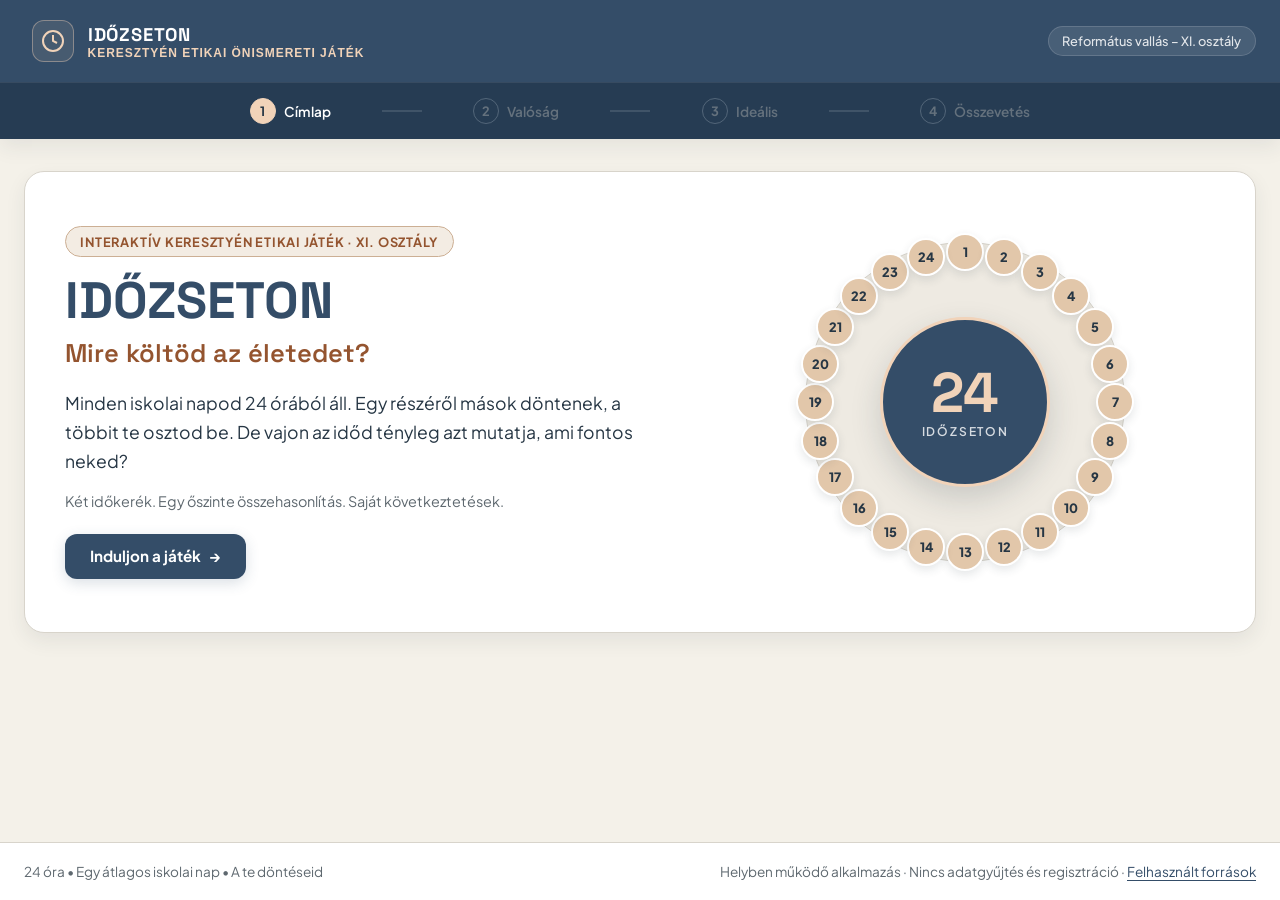
==== commit ba3b363b: "feat: add local PNG and A4 PDF personal result sheets" ====
--- a/index.html
+++ b/index.html
@@ -54,11 +54,13 @@
     <footer class="app-footer">
       <div class="footer-inner">
         <span>24 óra • Egy átlagos iskolai nap • A te döntéseid</span>
-        <span>Helyben működő alkalmazás · Nincs adatgyűjtés és regisztráció</span>
+        <span>Helyben működő alkalmazás · Nincs adatgyűjtés és regisztráció · <a href="sources.html" target="_blank" rel="noopener">Felhasznált források</a></span>
       </div>
     </footer>
   </div>
 
+  <script src="js/result-sheet.js"></script>
+  <script src="js/pdf-export.js"></script>
   <script>
     'use strict';
 
@@ -751,8 +753,15 @@
                 <label for="commitment">Mit próbálsz ki a következő iskolai napon?</label>
                 <textarea id="commitment" placeholder="Például: Kevesebbet görgetek este, és korábban lefekszem.">${escapeHtml(state.commitment)}</textarea>
 
+                <div class="export-actions" aria-label="Eredménylap letöltése">
+                  <button class="btn btn-primary" data-action="download-png" data-export-format="png">Eredménylap letöltése képként (PNG)</button>
+                  <div class="export-secondary-actions">
+                    <button class="btn btn-secondary" data-action="download-pdf" data-export-format="pdf">PDF letöltése</button>
+                    <button class="btn btn-secondary" data-action="download" data-export-format="txt">Részletes szöveges eredmény (TXT)</button>
+                  </div>
+                  <p id="export-status" class="export-status" role="status" aria-live="polite"></p>
+                </div>
                 <div class="actions-row">
-                  <button class="btn btn-primary" data-action="download">↓ Eredményem mentése</button>
                   <button class="btn btn-secondary" data-action="back">← Ideális nap módosítása</button>
                   <button class="btn btn-warning btn-sm" data-action="reset">Újrakezdés</button>
                 </div>
@@ -792,35 +801,110 @@
       app.innerHTML = state.page === 0 ? renderIntro() : state.page === 3 ? renderResults() : renderWorkbench();
     }
 
-    function resultText() {
+    // One detached snapshot feeds every export; live allocations are never changed.
+    function createResultSnapshot() {
+      const commitment = $('commitment');
+      if (commitment) state.commitment = commitment.value;
+      const copyTokens = list => Object.freeze(list.map(t => Object.freeze({ ...t })));
+      return Object.freeze({
+        categories: Object.freeze(CATEGORIES.map(c => Object.freeze({
+          ...c, real: count(state.real, c.id), ideal: count(state.ideal, c.id),
+          delta: count(state.ideal, c.id) - count(state.real, c.id)
+        }))),
+        realTokens: copyTokens(state.real),
+        idealTokens: copyTokens(state.ideal),
+        commitment: state.commitment,
+        insights: Object.freeze(getInsights().map(it => Object.freeze({ ...it })))
+      });
+    }
+
+    function resultText(snapshot = createResultSnapshot()) {
       let a = [
         'IDŐZSETON – Mire költöd az életedet?',
         'Egy átlagos iskolai nap – személyes összehasonlítás',
         '',
         'Kategória | Valóság | Ideális | Eltérés'
       ];
-      for (let c of CATEGORIES) {
-        let r = count(state.real, c.id);
-        let i = count(state.ideal, c.id);
+      for (let c of snapshot.categories) {
+        let r = c.real;
+        let i = c.ideal;
         a.push(`${c.name} | ${r} ó | ${i} ó | ${i - r >= 0 ? '+' : ''}${i - r} ó`);
       }
-      a.push('', 'Kötött időből átcsoportosítva: ' + stolen(state.ideal) + ' óra', '', 'Forrásalapú reflexiók:');
-      for (const it of getInsights()) {
-        a.push('', it.title, 'Igehely: ' + it.verse, it.body, 'Önreflexió: ' + it.question, 'Forrás: ' + it.source);
-      }
-      a.push('', 'Személyes vállalás:', state.commitment.trim() || '(nincs megadva)', '', 'A két időkerék nem erkölcsi osztályzat.');
+      a.push('', 'Kötött időből átcsoportosítva: ' + stolen(snapshot.idealTokens) + ' óra', '', 'Forrásalapú reflexiók:');
+      for (const it of snapshot.insights) {
+        a.push('', it.title, 'Igehely: ' + it.verse, it.body, 'Önreflexió: ' + it.question);
+      }
+      a.push('', 'Személyes vállalás:', snapshot.commitment.trim() || '(nincs megadva)', '', 'A két időkerék nem erkölcsi osztályzat.');
       return a.join('\n');
     }
 
-    function downloadText() {
-      if (!requireCompleteDays()) return;
-      const blob = new Blob(['\ufeff' + resultText()], { type: 'text/plain;charset=utf-8' });
+    function downloadBlob(blob, filename) {
       const url = URL.createObjectURL(blob);
       const a = document.createElement('a');
       a.href = url;
-      a.download = 'idozseton-szemelyes-eredmeny.txt';
-      a.click();
-      setTimeout(() => URL.revokeObjectURL(url), 2500);
+      a.download = filename;
+      try {
+        a.click();
+      } finally {
+        setTimeout(() => URL.revokeObjectURL(url), 30000);
+      }
+    }
+
+    let exportInProgress = false;
+
+    function setExportStatus(message, failed = false) {
+      const status = $('export-status');
+      if (!status) return;
+      status.textContent = message;
+      status.className = 'export-status' + (failed ? ' export-error' : '');
+    }
+
+    function setExportBusy(busy) {
+      document.querySelectorAll('[data-export-format]').forEach(button => {
+        button.disabled = busy;
+      });
+      const status = $('export-status');
+      if (status) status.setAttribute('aria-busy', String(busy));
+    }
+
+    function downloadText() {
+      if (!requireCompleteDays() || exportInProgress) return;
+      try {
+        const snapshot = createResultSnapshot();
+        const blob = new Blob(['\ufeff' + resultText(snapshot)], { type: 'text/plain;charset=utf-8' });
+        downloadBlob(blob, 'idozseton-szemelyes-eredmeny.txt');
+        setExportStatus('A részletes szöveges eredmény letöltése elkészült.');
+      } catch (error) {
+        setExportStatus('Nem sikerült elkészíteni a szöveges eredményt. Kérjük, próbáld újra.', true);
+      }
+    }
+
+    async function downloadVisual(format) {
+      if (!requireCompleteDays() || exportInProgress) return;
+      let pages = [];
+      try {
+        exportInProgress = true;
+        setExportBusy(true);
+        setExportStatus('Az eredménylap készül…');
+        const snapshot = createResultSnapshot();
+        if (!window.ResultSheet || (format === 'pdf' && !window.PDFExport)) {
+          throw new Error('Az exportáláshoz szükséges fájl nem töltődött be. Frissítsd az oldalt, vagy válaszd a TXT-formátumot.');
+        }
+        pages = await window.ResultSheet.renderPages(snapshot);
+        const blob = format === 'png'
+          ? await window.ResultSheet.toPNG(pages)
+          : await window.PDFExport.fromCanvases(pages);
+        // Navigation may have changed the live plan during rendering.
+        if (!requireCompleteDays()) return;
+        downloadBlob(blob, 'Idozseton_szemelyes_eredmeny.' + format);
+        setExportStatus('Az eredménylap letöltése elkészült (' + format.toUpperCase() + ').');
+      } catch (error) {
+        setExportStatus('Nem sikerült elkészíteni az eredménylapot. ' + (error.message || 'Próbáld újra, vagy válaszd a TXT-formátumot.'), true);
+      } finally {
+        pages.forEach(canvas => { canvas.width = 0; canvas.height = 0; });
+        exportInProgress = false;
+        setExportBusy(false);
+      }
     }
 
     document.addEventListener('click', event => {
@@ -879,6 +963,12 @@
         case 'download':
           downloadText();
           break;
+        case 'download-png':
+          downloadVisual('png');
+          break;
+        case 'download-pdf':
+          downloadVisual('pdf');
+          break;
         case 'reset':
           if (confirm('Újrakezded a játékot? A jelenlegi zsetonbeosztások elvesznek.')) {
             state.page = 0;
--- a/css/styles.css
+++ b/css/styles.css
@@ -396,6 +396,56 @@
   gap: 0.85rem;
   flex-wrap: wrap;
   margin-top: 1.5rem;
+}
+
+.export-actions {
+  display: grid;
+  gap: 0.75rem;
+  margin-top: 1.5rem;
+}
+.export-actions .btn {
+  white-space: normal;
+  overflow-wrap: anywhere;
+  min-height: 44px;
+}
+.export-secondary-actions {
+  display: flex;
+  flex-wrap: wrap;
+  gap: 0.75rem;
+}
+.export-status {
+  min-height: 1.5em;
+  color: var(--color-text-muted);
+  font-size: 0.85rem;
+  line-height: 1.5;
+}
+.export-error {
+  color: var(--color-bound-red);
+}
+.app-footer a {
+  color: var(--color-primary);
+  text-underline-offset: 3px;
+}
+
+.sources-page {
+  max-width: 900px;
+  margin: 0 auto;
+}
+.sources-page h1,
+.sources-page h2 {
+  margin: 1.5rem 0 0.75rem;
+  color: var(--color-header-bg);
+  font-family: var(--font-heading);
+}
+.sources-page p,
+.sources-page li {
+  line-height: 1.7;
+  margin-bottom: 0.85rem;
+  overflow-wrap: anywhere;
+}
+.sources-page ol,
+.sources-page ul {
+  padding-left: 1.5rem;
 }
 
 /* Hero Card / Screen 1 */
